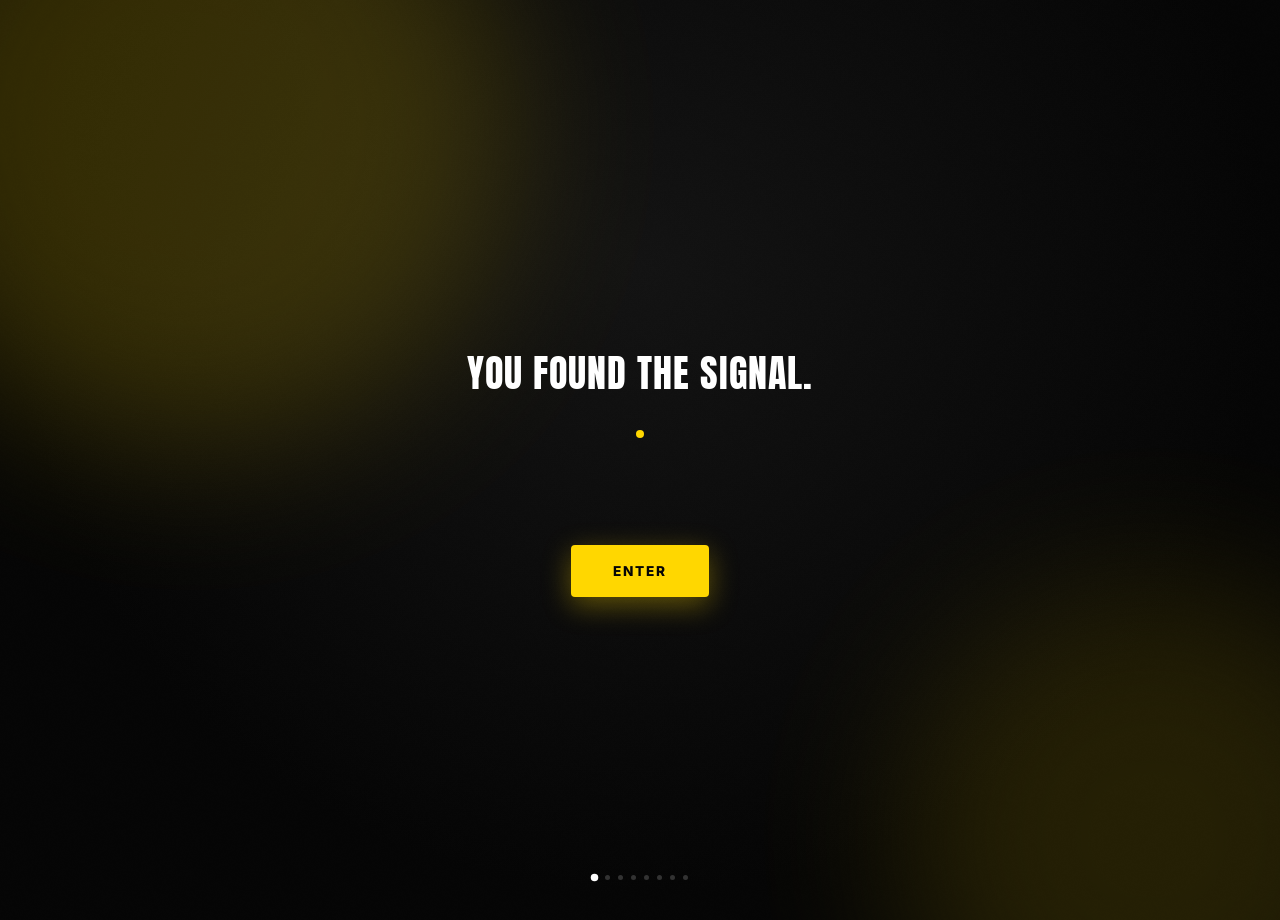
==== index.html @ af9c2b40 "Add files via upload" ====
<!DOCTYPE html>
<html lang="en">
<head>
    <meta charset="UTF-8">
    <meta name="viewport" content="width=device-width, initial-scale=1.0, viewport-fit=cover, user-scalable=no">
    <meta name="robots" content="noindex, nofollow">
    <meta name="theme-color" content="#0a0a0a">
    <title>THE SIGNAL</title>
    <link rel="icon" type="image/x-icon" href="/favicon.ico">
    <link rel="preconnect" href="https://fonts.googleapis.com">
    <link rel="preconnect" href="https://fonts.gstatic.com" crossorigin>
    <link href="https://fonts.googleapis.com/css2?family=Anton&family=Inter:wght@400;500;600;700;800;900&display=swap" rel="stylesheet">
    <link rel="stylesheet" href="/signal/signal.css">
    <!--
        THE SIGNAL — Panna League guerrilla campaign microsite.
        This page is intentionally NOT linked from the main site.
        It is only meant to be discovered via a QR code (see /signal/qr-generator.html).
        Config (accent color, social links, form endpoints, video path, share text)
        lives in ONE place: /signal/signal-config.js — edit that file only.
    -->

    <!--
        GOOGLE ANALYTICS 4 — see the matching comment in /signal/index.html
        (the French version) for full setup steps. Use the SAME
        Measurement ID here as there — one GA4 property covers both
        languages; source/location tracking works identically on either.
    -->
    <!--
    <script async src="https://www.googletagmanager.com/gtag/js?id=G-XXXXXXXXXX"></script>
    <script>
        window.dataLayer = window.dataLayer || [];
        function gtag(){dataLayer.push(arguments);}
        gtag('js', new Date());
        gtag('config', 'G-XXXXXXXXXX');
    </script>
    -->
</head>
<body>

    <!-- Ambient background layers (grain + glow), shared across all screens -->
    <div class="signal-bg" aria-hidden="true">
        <div class="signal-grain"></div>
        <div class="signal-glow signal-glow-1"></div>
        <div class="signal-glow signal-glow-2"></div>
    </div>

    <!-- Progress dots (subtle, bottom, non-intrusive) -->
    <div class="signal-progress" id="signalProgress" aria-hidden="true"></div>

    <!-- Language switch (minimal, corner, doesn't break the isolated campaign feel) -->
    <div class="signal-lang-switch">
        <a href="#" id="langSwitchLink">FR</a>
    </div>

    <main id="signalRoot">

        <!-- ============ SCREEN 0 — DISCOVERY ============ -->
        <section class="signal-screen" id="screen-discovery" data-tap-advance="cta-discovery">
            <div class="signal-inner">
                <p class="reveal-line glitch-text" data-delay="200">YOU FOUND THE SIGNAL.</p>
                <div class="signal-pulse reveal-line" data-delay="900" aria-hidden="true">
                    <span class="pulse-dot"></span>
                </div>
                <p class="reveal-line signal-location" data-delay="1700">LAUSANNE</p>
                <div class="signal-cta-group reveal-cta">
                    <button class="signal-btn signal-btn-primary" id="cta-discovery" type="button">ENTER</button>
                </div>
            </div>
        </section>

        <!-- ============ SCREEN 1 — REVELATION ============ -->
        <section class="signal-screen" id="screen-revelation" data-tap-advance="cta-revelation">
            <div class="signal-inner">
                <p class="reveal-line signal-brand" data-delay="150">PANNA LEAGUE</p>
                <p class="reveal-line signal-headline" data-delay="700">32 PLAYERS.<br>1 WINNER.</p>
                <p class="reveal-line signal-emphasis" data-delay="1500">NO CHAMPION YET.</p>
                <p class="reveal-line signal-body" data-delay="2300">WE'RE LOOKING FOR THE FIRST ONE.</p>
                <div class="signal-cta-group reveal-cta">
                    <button class="signal-btn signal-btn-primary" id="cta-revelation" type="button">CONTINUE</button>
                </div>
            </div>
        </section>

        <!-- ============ SCREEN 2 — THE CHALLENGE ============ -->
        <section class="signal-screen" id="screen-challenge">
            <div class="signal-inner">
                <p class="reveal-line signal-headline" data-delay="150">BECOME<br>THE FIRST.</p>
                <p class="reveal-line signal-body" data-delay="900">The first Panna League champion.<br>Your name could be the first one written into the history of this competition.</p>
                <div class="signal-cta-group reveal-cta signal-cta-stack">
                    <button class="signal-btn signal-btn-primary signal-btn-large" id="cta-i-want-in" type="button">I WANT IN</button>
                    <button class="signal-btn signal-btn-ghost" id="cta-i-know-someone" type="button">I KNOW SOMEONE</button>
                </div>
            </div>
        </section>

        <!-- ============ SCREEN 2a — PLAYER APPLICATION FORM ============ -->
        <section class="signal-screen signal-screen-form" id="screen-player-form">
            <div class="signal-inner signal-inner-form">
                <p class="reveal-line signal-headline-sm" data-delay="100">SUBMIT YOUR<br>CHALLENGE.</p>
                <form class="signal-form reveal-line" data-delay="400" id="playerForm">
                    <input type="text" name="_gotcha" style="display:none" tabindex="-1" autocomplete="off">
                    <input type="hidden" name="source" id="playerFormSource">
                    <input type="hidden" name="_subject" value="New Panna League Signal application">

                    <div class="signal-field-row">
                        <div class="signal-field">
                            <label for="p-first-name">First name *</label>
                            <input type="text" id="p-first-name" name="first_name" required>
                        </div>
                        <div class="signal-field">
                            <label for="p-last-name">Last name *</label>
                            <input type="text" id="p-last-name" name="last_name" required>
                        </div>
                    </div>

                    <div class="signal-field">
                        <label for="p-social">Instagram / TikTok username *</label>
                        <input type="text" id="p-social" name="social_handle" placeholder="@yourname" required>
                    </div>

                    <div class="signal-field">
                        <label for="p-contact">Phone or email *</label>
                        <input type="text" id="p-contact" name="contact" required>
                    </div>

                    <div class="signal-field-row">
                        <div class="signal-field">
                            <label for="p-city">City *</label>
                            <input type="text" id="p-city" name="city" required>
                        </div>
                        <div class="signal-field">
                            <label for="p-club">Football club (optional)</label>
                            <input type="text" id="p-club" name="club">
                        </div>
                    </div>

                    <div class="signal-field">
                        <label for="p-position">Position (optional)</label>
                        <input type="text" id="p-position" name="position" placeholder="e.g. striker, winger, no fixed position">
                    </div>

                    <div class="signal-field">
                        <label for="p-why">Why should you be one of the 32? *</label>
                        <textarea id="p-why" name="why_you" rows="3" required></textarea>
                    </div>

                    <div class="signal-field">
                        <label for="p-video">Upload a short panna/football video (optional)</label>
                        <input type="file" id="p-video" name="video" accept="video/*">
                        <p class="signal-field-hint">Max ~15 seconds. Show us a move.</p>
                    </div>

                    <button type="submit" class="signal-btn signal-btn-primary signal-btn-block">SUBMIT MY CHALLENGE</button>
                    <button type="button" class="signal-btn signal-btn-text" data-back-to="screen-challenge">← back</button>
                </form>
            </div>
        </section>

        <!-- ============ SCREEN 2a-confirm — PLAYER CONFIRMATION ============ -->
        <section class="signal-screen" id="screen-player-confirm" data-tap-advance="cta-player-confirm">
            <div class="signal-inner">
                <p class="reveal-line signal-headline-sm" data-delay="150">APPLICATION<br>RECEIVED.</p>
                <p class="reveal-line signal-body" data-delay="900">You are now on the radar.<br>The 32 will be selected.<br>Stay ready.</p>
                <div class="signal-cta-group reveal-cta">
                    <button class="signal-btn signal-btn-primary" id="cta-player-confirm" type="button">FOLLOW THE SIGNAL</button>
                </div>
            </div>
        </section>

        <!-- ============ SCREEN 2b — NOMINATION FORM ============ -->
        <section class="signal-screen signal-screen-form" id="screen-nomination-form">
            <div class="signal-inner signal-inner-form">
                <p class="reveal-line signal-headline-sm" data-delay="100">KNOW SOMEONE<br>WHO SHOULD BE HERE?</p>
                <p class="reveal-line signal-body-sm" data-delay="400">You don't have to be the player.<br>You might know the one who should be.</p>
                <form class="signal-form reveal-line" data-delay="700" id="nominationForm">
                    <input type="text" name="_gotcha" style="display:none" tabindex="-1" autocomplete="off">
                    <input type="hidden" name="source" id="nominationFormSource">
                    <input type="hidden" name="_subject" value="New Panna League Signal nomination">

                    <div class="signal-field">
                        <label for="n-your-name">Your name *</label>
                        <input type="text" id="n-your-name" name="your_name" required>
                    </div>

                    <div class="signal-field">
                        <label for="n-your-contact">Your email or phone *</label>
                        <input type="text" id="n-your-contact" name="your_contact" required>
                    </div>

                    <div class="signal-field">
                        <label for="n-player-name">Player's name *</label>
                        <input type="text" id="n-player-name" name="player_name" required>
                    </div>

                    <div class="signal-field">
                        <label for="n-player-social">Player's Instagram / TikTok *</label>
                        <input type="text" id="n-player-social" name="player_social" placeholder="@theirname" required>
                    </div>

                    <div class="signal-field">
                        <label for="n-player-city">Player's city *</label>
                        <input type="text" id="n-player-city" name="player_city" required>
                    </div>

                    <div class="signal-field">
                        <label for="n-why">Why should they be selected? *</label>
                        <textarea id="n-why" name="why_them" rows="3" required></textarea>
                    </div>

                    <button type="submit" class="signal-btn signal-btn-primary signal-btn-block">NOMINATE THEM</button>
                    <button type="button" class="signal-btn signal-btn-text" data-back-to="screen-challenge">← back</button>
                </form>
            </div>
        </section>

        <!-- ============ SCREEN 2b-confirm — NOMINATION CONFIRMATION ============ -->
        <section class="signal-screen" id="screen-nomination-confirm" data-tap-advance="cta-nomination-confirm">
            <div class="signal-inner">
                <p class="reveal-line signal-headline-sm" data-delay="150">NOMINATION<br>RECEIVED.</p>
                <p class="reveal-line signal-body" data-delay="900">We'll find them.</p>
                <div class="signal-cta-group reveal-cta">
                    <button class="signal-btn signal-btn-primary" id="cta-nomination-confirm" type="button">BACK TO THE SIGNAL</button>
                </div>
            </div>
        </section>

        <!-- ============ SCREEN 3 — WHAT IS PANNA ============ -->
        <section class="signal-screen" id="screen-what-is-panna" data-tap-advance="cta-what-is-panna">
            <div class="signal-inner">
                <p class="reveal-line signal-headline" data-delay="150">1 VS 1.</p>
                <div class="signal-video-wrap reveal-line" data-delay="700">
                    <video
                        class="signal-video"
                        id="signalVideo"
                        muted
                        loop
                        playsinline
                        preload="none"
                        poster="/signal/assets/video-poster.jpg"
                    >
                        <!-- Replace source below with the real panna clip. Path is set in signal-config.js (VIDEO_PATH). -->
                        <source id="signalVideoSource" src="" type="video/mp4">
                    </video>
                    <button class="signal-video-play" id="signalVideoPlay" type="button" aria-label="Play video">▶</button>
                </div>
                <p class="reveal-line signal-body-sm" data-delay="1200">No team. No excuses.<br>Just you and your opponent.</p>
                <p class="reveal-line signal-emphasis-sm" data-delay="1700">CAN YOU GET THROUGH?</p>
                <div class="signal-cta-group reveal-cta">
                    <button class="signal-btn signal-btn-primary" id="cta-what-is-panna" type="button">CONTINUE</button>
                </div>
            </div>
        </section>

        <!-- ============ SCREEN 4 — THE ROAD ============ -->
        <section class="signal-screen" id="screen-road" data-tap-advance="cta-road">
            <div class="signal-inner">
                <p class="reveal-line signal-headline-sm" data-delay="150">THE ROAD TO THE<br>FIRST CHAMPION</p>
                <div class="signal-bracket reveal-line" data-delay="700" aria-label="Tournament progression: 32 to 16 to 8 to 4 to 2 to 1">
                    <span class="bracket-num">32</span>
                    <span class="bracket-arrow">↓</span>
                    <span class="bracket-num">16</span>
                    <span class="bracket-arrow">↓</span>
                    <span class="bracket-num">8</span>
                    <span class="bracket-arrow">↓</span>
                    <span class="bracket-num">4</span>
                    <span class="bracket-arrow">↓</span>
                    <span class="bracket-num">2</span>
                    <span class="bracket-arrow">↓</span>
                    <span class="bracket-num bracket-num-final">1</span>
                </div>
                <p class="reveal-line signal-body-sm" data-delay="1400">Everyone starts at zero.<br>One finishes first.</p>
                <div class="signal-cta-group reveal-cta">
                    <button class="signal-btn signal-btn-primary" id="cta-road" type="button">CONTINUE</button>
                </div>
            </div>
        </section>

        <!-- ============ SCREEN 5 — LAUSANNE ============ -->
        <section class="signal-screen signal-screen-lausanne" id="screen-lausanne" data-tap-advance="cta-lausanne">
            <div class="signal-inner">
                <p class="reveal-line signal-headline" data-delay="150">LAUSANNE</p>
                <p class="reveal-line signal-emphasis-sm" data-delay="800">THE FIRST SIGNAL STARTED HERE.</p>
                <p class="reveal-line signal-body-sm" data-delay="1400">The first Panna League begins in Lausanne.<br>But this is only the beginning.</p>
                <div class="signal-cta-group reveal-cta">
                    <button class="signal-btn signal-btn-primary" id="cta-lausanne" type="button">KEEP WATCHING</button>
                </div>
            </div>
        </section>

        <!-- ============ SCREEN 6 — THE FUTURE ============ -->
        <section class="signal-screen" id="screen-future" data-tap-advance="cta-future">
            <div class="signal-inner">
                <p class="reveal-line signal-headline-sm" data-delay="150">THIS IS ONLY<br>THE BEGINNING.</p>
                <p class="reveal-line signal-body-sm" data-delay="800">Lausanne is where the signal starts.<br>The competition can go further.</p>
                <p class="reveal-line signal-route" data-delay="1500">LAUSANNE → ? → ? → ?</p>
                <div class="signal-cta-group reveal-cta">
                    <button class="signal-btn signal-btn-primary" id="cta-future" type="button">FOLLOW THE SIGNAL</button>
                </div>
            </div>
        </section>

        <!-- ============ SCREEN 7 — FINAL ============ -->
        <section class="signal-screen signal-screen-final" id="screen-final">
            <div class="signal-inner">
                <p class="reveal-line signal-headline" data-delay="150">32 PLAYERS.</p>
                <p class="reveal-line signal-headline" data-delay="900">1 CHAMPION.</p>
                <p class="reveal-line signal-emphasis" data-delay="1700">WHO'S NEXT?</p>

                <div class="signal-final-brand reveal-line" data-delay="2400">
                    <img src="/logo.png" alt="Panna League" class="signal-final-logo">
                    <p class="signal-final-name">PANNA LEAGUE</p>
                    <p class="signal-final-tag">LAUSANNE · 2026</p>
                </div>

                <div class="signal-cta-group reveal-cta signal-cta-stack">
                    <button class="signal-btn signal-btn-primary signal-btn-large" id="cta-final-become" type="button">BECOME THE FIRST</button>
                    <button class="signal-btn signal-btn-ghost" id="cta-final-follow" type="button">FOLLOW THE SIGNAL</button>
                </div>

                <div class="signal-social reveal-cta" id="signalSocial" aria-label="Follow Panna League"></div>

                <button class="signal-btn signal-btn-text signal-send-signal reveal-cta" id="ctaSendSignal" type="button">SEND THE SIGNAL</button>
            </div>
        </section>

    </main>

    <!-- Share sheet (native share / fallback menu) -->
    <div class="signal-share-sheet" id="shareSheet" role="dialog" aria-modal="true" aria-label="Send the signal" hidden>
        <div class="signal-share-card">
            <p class="signal-share-title">SEND THE SIGNAL</p>
            <button class="signal-share-option" data-share="whatsapp" type="button">WhatsApp</button>
            <button class="signal-share-option" data-share="facebook" type="button">Facebook</button>
            <button class="signal-share-option" data-share="copy" type="button">Copy link</button>
            <button class="signal-btn signal-btn-text" id="shareSheetClose" type="button">Close</button>
        </div>
    </div>

    <script src="/signal/signal-config.js"></script>
    <script src="/signal/signal.js"></script>
</body>
</html>
---- signal/signal.css ----
/* ============================================================
   THE SIGNAL — CAMPAIGN STYLESHEET
   ============================================================
   Visual identity: near-black, white, one accent color.
   Change --accent below to re-theme the ENTIRE experience.
   (Defaults to the Panna League logo gold, for brand consistency.)
   ============================================================ */

:root {
    /* ---- THE ONE COLOR TO CHANGE ---- */
    --accent: #FFD700;

    /* Derived / supporting colors — rarely need editing */
    --accent-dim: #cca300;
    --accent-glow: rgba(255, 215, 0, 0.35);
    --black: #060606;
    --black-soft: #0d0d0d;
    --gray-900: #141414;
    --gray-700: #333333;
    --gray-400: #8a8a8a;
    --white: #ffffff;
    --white-soft: #e8e8e8;

    --font-display: 'Anton', 'Segoe UI', sans-serif;
    --font-body: 'Inter', -apple-system, BlinkMacSystemFont, 'Segoe UI', sans-serif;

    --ease-cinematic: cubic-bezier(0.16, 1, 0.3, 1);
    --dur-fast: 350ms;
    --dur-med: 550ms;
    --dur-slow: 900ms;
}

* {
    margin: 0;
    padding: 0;
    box-sizing: border-box;
    -webkit-tap-highlight-color: transparent;
}

html, body {
    height: 100%;
    overflow: hidden; /* each screen is a full viewport; no page scroll */
    background: var(--black);
}

body {
    font-family: var(--font-body);
    color: var(--white);
    position: relative;
    -webkit-font-smoothing: antialiased;
}

button {
    font-family: var(--font-body);
    cursor: pointer;
}

/* ============================================================
   AMBIENT BACKGROUND (shared across all screens)
   ============================================================ */

.signal-bg {
    position: fixed;
    inset: 0;
    z-index: 0;
    background: radial-gradient(ellipse at 50% 30%, var(--gray-900) 0%, var(--black) 70%);
    pointer-events: none;
}

.signal-grain {
    position: absolute;
    inset: -20%;
    background-image: url('/signal/assets/grain.png');
    background-repeat: repeat;
    opacity: 0.045;
    animation: grainShift 8s steps(6) infinite;
}

@keyframes grainShift {
    0%   { transform: translate(0, 0); }
    20%  { transform: translate(-3%, 2%); }
    40%  { transform: translate(2%, -2%); }
    60%  { transform: translate(-2%, -3%); }
    80%  { transform: translate(3%, 1%); }
    100% { transform: translate(0, 0); }
}

.signal-glow {
    position: absolute;
    border-radius: 50%;
    filter: blur(80px);
    opacity: 0.18;
    background: var(--accent);
}

.signal-glow-1 {
    width: 50vmax;
    height: 50vmax;
    top: -15vmax;
    left: -10vmax;
    animation: glowDrift1 14s ease-in-out infinite alternate;
}

.signal-glow-2 {
    width: 40vmax;
    height: 40vmax;
    bottom: -15vmax;
    right: -10vmax;
    opacity: 0.12;
    animation: glowDrift2 18s ease-in-out infinite alternate;
}

@keyframes glowDrift1 {
    from { transform: translate(0, 0) scale(1); }
    to   { transform: translate(4vmax, 3vmax) scale(1.12); }
}

@keyframes glowDrift2 {
    from { transform: translate(0, 0) scale(1); }
    to   { transform: translate(-3vmax, -4vmax) scale(1.08); }
}

/* ============================================================
   PROGRESS DOTS
   ============================================================ */

.signal-progress {
    position: fixed;
    bottom: max(20px, env(safe-area-inset-bottom));
    left: 50%;
    transform: translateX(-50%);
    z-index: 20;
    display: flex;
    gap: 8px;
    pointer-events: none;
}

.signal-progress .dot {
    width: 5px;
    height: 5px;
    border-radius: 50%;
    background: rgba(255, 255, 255, 0.18);
    transition: background var(--dur-fast) ease, transform var(--dur-fast) ease;
}

.signal-progress .dot.dot-done {
    background: var(--accent);
}

.signal-progress .dot.dot-current {
    background: var(--white);
    transform: scale(1.5);
}

/* ============================================================
   SCREEN SYSTEM
   ============================================================ */

#signalRoot {
    position: relative;
    z-index: 1;
    height: 100vh; /* fallback for browsers without dvh support (older in-app webviews) */
    height: 100dvh;
    width: 100%;
}

.signal-screen {
    display: none;
    position: absolute;
    inset: 0;
    align-items: center;
    justify-content: center;
    padding: 8vh 24px;
    text-align: center;
}

.signal-screen.active {
    display: flex;
}

.signal-screen.entering {
    animation: screenEnter var(--dur-med) var(--ease-cinematic) both;
}

.signal-screen.leaving {
    animation: screenLeave var(--dur-fast) var(--ease-cinematic) both;
}

@keyframes screenEnter {
    from { opacity: 0; transform: scale(1.03); filter: blur(6px); }
    to   { opacity: 1; transform: scale(1); filter: blur(0); }
}

@keyframes screenLeave {
    from { opacity: 1; transform: scale(1); filter: blur(0); }
    to   { opacity: 0; transform: scale(0.97); filter: blur(6px); }
}

.signal-inner {
    max-width: 560px;
    width: 100%;
    display: flex;
    flex-direction: column;
    align-items: center;
    gap: 18px;
}

/* Individual reveal lines — hidden until JS adds .visible */
.reveal-line,
.reveal-cta {
    opacity: 0;
    transform: translateY(14px);
    transition: opacity var(--dur-med) var(--ease-cinematic), transform var(--dur-med) var(--ease-cinematic);
}

.reveal-line.visible,
.reveal-cta.visible {
    opacity: 1;
    transform: translateY(0);
}

/* ============================================================
   TYPOGRAPHY
   ============================================================ */

.signal-brand {
    font-family: var(--font-display);
    font-size: clamp(1.4rem, 6vw, 2rem);
    letter-spacing: 4px;
    color: var(--white);
}

.signal-headline {
    font-family: var(--font-display);
    font-size: clamp(2.4rem, 11vw, 4.2rem);
    line-height: 1.05;
    text-transform: uppercase;
    letter-spacing: 1px;
    color: var(--white);
}

.signal-headline-sm {
    font-family: var(--font-display);
    font-size: clamp(1.8rem, 8vw, 2.8rem);
    line-height: 1.1;
    text-transform: uppercase;
    letter-spacing: 1px;
    color: var(--white);
}

.signal-emphasis {
    font-family: var(--font-display);
    font-size: clamp(1.6rem, 7vw, 2.4rem);
    text-transform: uppercase;
    letter-spacing: 1.5px;
    color: var(--accent);
    text-shadow: 0 0 24px var(--accent-glow);
}

.signal-emphasis-sm {
    font-family: var(--font-display);
    font-size: clamp(1.2rem, 5vw, 1.6rem);
    text-transform: uppercase;
    letter-spacing: 1.5px;
    color: var(--accent);
}

.signal-body {
    font-size: clamp(0.95rem, 3.2vw, 1.1rem);
    line-height: 1.8;
    color: var(--white-soft);
    font-weight: 400;
    max-width: 440px;
}

.signal-body-sm {
    font-size: clamp(0.85rem, 3vw, 0.98rem);
    line-height: 1.75;
    color: var(--gray-400);
    max-width: 420px;
}

.signal-location {
    font-family: var(--font-display);
    font-size: clamp(1.6rem, 7vw, 2.2rem);
    letter-spacing: 6px;
    color: var(--accent);
}

.signal-route {
    font-family: var(--font-display);
    font-size: clamp(1.1rem, 4.5vw, 1.5rem);
    letter-spacing: 2px;
    color: var(--gray-400);
}

/* Glitch effect — used sparingly, on the very first line only */
.glitch-text {
    font-family: var(--font-display);
    font-size: clamp(1.6rem, 7vw, 2.4rem);
    letter-spacing: 1px;
    text-transform: uppercase;
    color: var(--white);
    position: relative;
}

.glitch-text.glitching::before,
.glitch-text.glitching::after {
    content: attr(data-text);
    position: absolute;
    inset: 0;
    left: 0;
}

.glitch-text.glitching::before {
    color: var(--accent);
    animation: glitchShift1 320ms steps(2) 1;
    clip-path: inset(0 0 60% 0);
}

.glitch-text.glitching::after {
    color: #00e5ff;
    animation: glitchShift2 320ms steps(2) 1;
    clip-path: inset(60% 0 0 0);
}

@keyframes glitchShift1 {
    0%   { transform: translate(0, 0); }
    50%  { transform: translate(-3px, 1px); }
    100% { transform: translate(0, 0); }
}

@keyframes glitchShift2 {
    0%   { transform: translate(0, 0); }
    50%  { transform: translate(3px, -1px); }
    100% { transform: translate(0, 0); }
}

/* Signal pulse dot (discovery screen) */
.signal-pulse {
    display: flex;
    align-items: center;
    justify-content: center;
    height: 28px;
}

.pulse-dot {
    width: 8px;
    height: 8px;
    border-radius: 50%;
    background: var(--accent);
    box-shadow: 0 0 0 0 var(--accent-glow);
    animation: pulseRing 1.8s ease-out infinite;
}

@keyframes pulseRing {
    0%   { box-shadow: 0 0 0 0 var(--accent-glow); }
    70%  { box-shadow: 0 0 0 22px rgba(255, 215, 0, 0); }
    100% { box-shadow: 0 0 0 0 rgba(255, 215, 0, 0); }
}

/* ============================================================
   BUTTONS
   ============================================================ */

.signal-cta-group {
    display: flex;
    flex-direction: column;
    align-items: center;
    gap: 12px;
    margin-top: 8px;
}

.signal-cta-stack {
    width: 100%;
}

.signal-btn {
    font-family: var(--font-body);
    font-weight: 800;
    font-size: 0.85rem;
    letter-spacing: 2px;
    text-transform: uppercase;
    padding: 16px 40px;
    border-radius: 4px;
    border: 2px solid transparent;
    transition: transform var(--dur-fast) ease, box-shadow var(--dur-fast) ease, background var(--dur-fast) ease, color var(--dur-fast) ease;
    touch-action: manipulation;
}

.signal-btn-primary {
    background: var(--accent);
    color: var(--black);
    box-shadow: 0 8px 28px var(--accent-glow);
}

.signal-btn-primary:active {
    transform: scale(0.97);
}

.signal-btn-large {
    width: 100%;
    max-width: 340px;
    padding: 18px 32px;
}

.signal-btn-ghost {
    background: transparent;
    color: var(--white);
    border-color: rgba(255, 255, 255, 0.3);
    width: 100%;
    max-width: 340px;
}

.signal-btn-ghost:active {
    border-color: var(--accent);
    color: var(--accent);
}

.signal-btn-text {
    background: none;
    color: var(--gray-400);
    font-size: 0.75rem;
    letter-spacing: 1px;
    padding: 10px 12px;
    text-decoration: underline;
    text-underline-offset: 3px;
}

.signal-btn-block {
    width: 100%;
    margin-top: 8px;
}

/* ============================================================
   FORMS
   ============================================================ */

.signal-screen-form {
    align-items: flex-start;
    overflow-y: auto;
    padding-top: max(28px, env(safe-area-inset-top));
    padding-bottom: 40px;
}

.signal-inner-form {
    text-align: left;
    align-items: stretch;
    max-width: 480px;
    margin: 0 auto;
}

.signal-inner-form .signal-headline-sm {
    text-align: center;
}

.signal-inner-form .signal-body-sm {
    text-align: center;
    max-width: none;
}

.signal-form {
    display: flex;
    flex-direction: column;
    gap: 16px;
    width: 100%;
}

.signal-field-row {
    display: grid;
    grid-template-columns: 1fr 1fr;
    gap: 12px;
}

.signal-field {
    display: flex;
    flex-direction: column;
    gap: 6px;
}

.signal-field label {
    font-size: 0.72rem;
    letter-spacing: 1px;
    text-transform: uppercase;
    color: var(--gray-400);
    font-weight: 600;
}

.signal-field input,
.signal-field textarea {
    background: rgba(255, 255, 255, 0.04);
    border: 1.5px solid rgba(255, 255, 255, 0.14);
    border-radius: 4px;
    padding: 13px 14px;
    color: var(--white);
    font-family: var(--font-body);
    font-size: 0.95rem;
}

.signal-field input:focus,
.signal-field textarea:focus {
    outline: none;
    border-color: var(--accent);
    background: rgba(255, 215, 0, 0.05);
}

.signal-field input[type="file"] {
    padding: 10px;
    font-size: 0.82rem;
    color: var(--gray-400);
}

.signal-field textarea {
    resize: vertical;
    min-height: 70px;
}

.signal-field-hint {
    font-size: 0.72rem;
    color: var(--gray-400);
}

/* ============================================================
   VIDEO (What is Panna screen)
   ============================================================ */

.signal-video-wrap {
    position: relative;
    width: 100%;
    aspect-ratio: 9 / 12;
    max-height: 42vh;
    background: var(--gray-900);
    border-radius: 8px;
    overflow: hidden;
    border: 1px solid rgba(255, 255, 255, 0.08);
}

.signal-video {
    width: 100%;
    height: 100%;
    object-fit: cover;
    display: block;
    background: var(--gray-900);
}

.signal-video-play {
    position: absolute;
    inset: 0;
    margin: auto;
    width: 60px;
    height: 60px;
    border-radius: 50%;
    background: rgba(0, 0, 0, 0.55);
    border: 2px solid var(--accent);
    color: var(--accent);
    font-size: 1.1rem;
    display: flex;
    align-items: center;
    justify-content: center;
    backdrop-filter: blur(4px);
}

.signal-video-play.hidden {
    display: none;
}

/* ============================================================
   THE ROAD (bracket)
   ============================================================ */

.signal-bracket {
    display: flex;
    align-items: center;
    justify-content: center;
    gap: 10px;
    flex-wrap: wrap;
    font-family: var(--font-display);
}

.bracket-num {
    font-size: clamp(1.1rem, 4.5vw, 1.6rem);
    color: var(--white-soft);
    opacity: 0.55;
}

.bracket-num-final {
    color: var(--accent);
    opacity: 1;
    text-shadow: 0 0 20px var(--accent-glow);
    font-size: clamp(1.6rem, 6vw, 2.2rem);
}

.bracket-arrow {
    color: var(--gray-700);
    font-size: 0.9rem;
}

/* ============================================================
   FINAL SCREEN
   ============================================================ */

.signal-final-brand {
    display: flex;
    flex-direction: column;
    align-items: center;
    gap: 6px;
    margin: 4px 0 8px;
}

.signal-final-logo {
    width: 64px;
    height: 64px;
    object-fit: contain;
    margin-bottom: 4px;
    filter: drop-shadow(0 0 20px var(--accent-glow));
}

.signal-final-name {
    font-family: var(--font-display);
    font-size: 1.1rem;
    letter-spacing: 3px;
}

.signal-final-tag {
    font-size: 0.75rem;
    letter-spacing: 2px;
    color: var(--gray-400);
}

.signal-social {
    display: flex;
    gap: 20px;
    justify-content: center;
    margin-top: 4px;
}

.signal-social a {
    width: 40px;
    height: 40px;
    display: flex;
    align-items: center;
    justify-content: center;
    border: 1.5px solid rgba(255, 255, 255, 0.2);
    border-radius: 50%;
    color: var(--white);
    font-size: 0.9rem;
    transition: border-color var(--dur-fast) ease, color var(--dur-fast) ease;
}

.signal-social a:active {
    border-color: var(--accent);
    color: var(--accent);
}

.signal-send-signal {
    margin-top: 10px;
}

/* ============================================================
   SHARE SHEET
   ============================================================ */

.signal-share-sheet {
    position: fixed;
    inset: 0;
    z-index: 50;
    background: rgba(0, 0, 0, 0.72);
    display: flex;
    align-items: flex-end;
    justify-content: center;
    backdrop-filter: blur(4px);
}

.signal-share-sheet[hidden] {
    display: none;
}

.signal-share-card {
    width: 100%;
    max-width: 420px;
    background: var(--black-soft);
    border: 1px solid rgba(255, 255, 255, 0.1);
    border-radius: 16px 16px 0 0;
    padding: 24px 20px max(24px, env(safe-area-inset-bottom));
    display: flex;
    flex-direction: column;
    gap: 10px;
    animation: sheetUp var(--dur-fast) var(--ease-cinematic) both;
}

@keyframes sheetUp {
    from { transform: translateY(100%); }
    to   { transform: translateY(0); }
}

.signal-share-title {
    font-family: var(--font-display);
    letter-spacing: 2px;
    text-align: center;
    margin-bottom: 6px;
    color: var(--accent);
}

.signal-share-option {
    background: rgba(255, 255, 255, 0.06);
    border: 1px solid rgba(255, 255, 255, 0.1);
    color: var(--white);
    padding: 14px;
    border-radius: 8px;
    font-weight: 600;
    font-size: 0.9rem;
}

.signal-share-option:active {
    border-color: var(--accent);
}

/* ============================================================
   ACCESSIBILITY
   ============================================================ */

.signal-btn:focus-visible,
.signal-field input:focus-visible,
.signal-field textarea:focus-visible,
.signal-social a:focus-visible {
    outline: 2px solid var(--accent);
    outline-offset: 2px;
}

@media (prefers-reduced-motion: reduce) {
    .signal-grain,
    .signal-glow-1,
    .signal-glow-2,
    .pulse-dot {
        animation: none !important;
    }

    .signal-screen.entering,
    .signal-screen.leaving {
        animation: none !important;
    }

    .reveal-line,
    .reveal-cta {
        transition: opacity 150ms linear !important;
        transform: none !important;
    }

    .glitch-text.glitching::before,
    .glitch-text.glitching::after {
        animation: none !important;
        content: none !important;
    }
}

/* ============================================================
   RESPONSIVE
   ============================================================ */

@media (min-width: 900px) {
    .signal-inner {
        max-width: 620px;
    }

    .signal-field-row {
        gap: 16px;
    }
}

@media (max-height: 600px) {
    .signal-inner {
        gap: 12px;
    }

    .signal-video-wrap {
        max-height: 30vh;
    }
}

@media (max-width: 360px) {
    .signal-btn {
        padding: 14px 28px;
    }
}
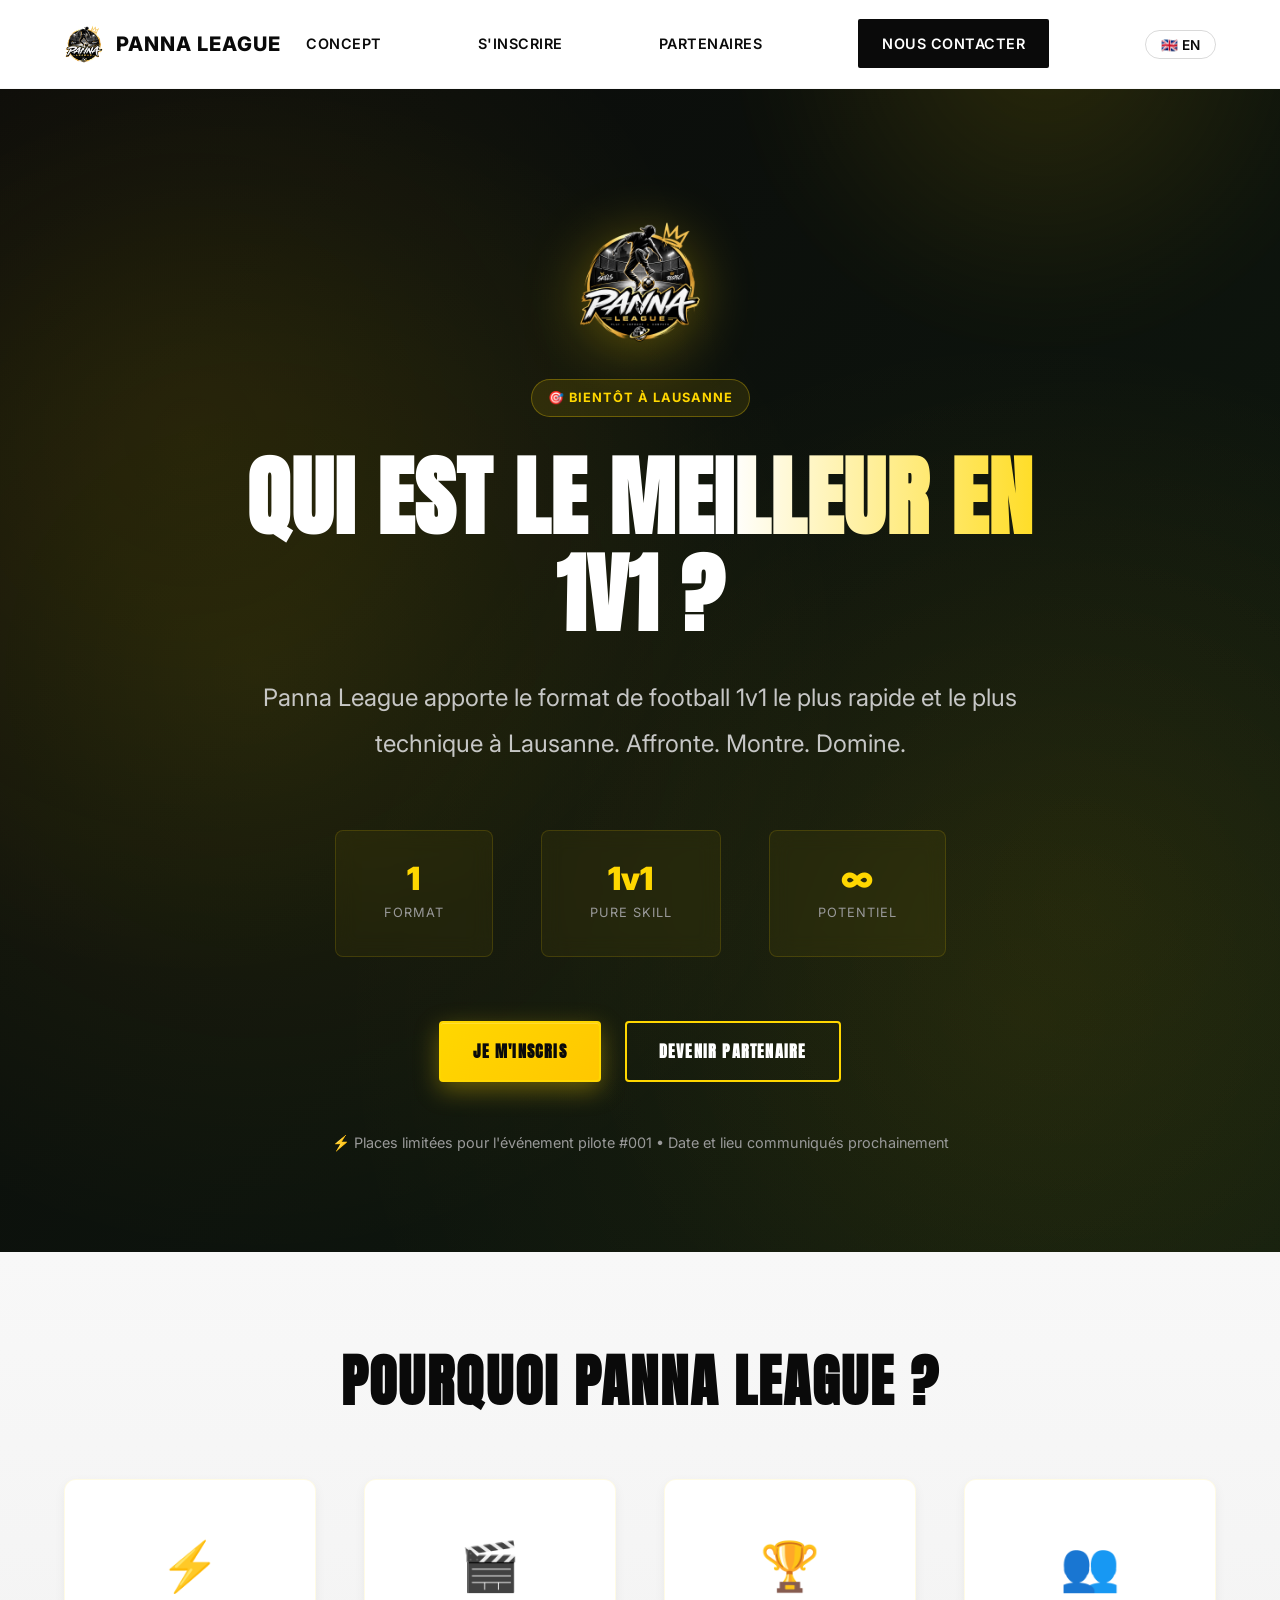
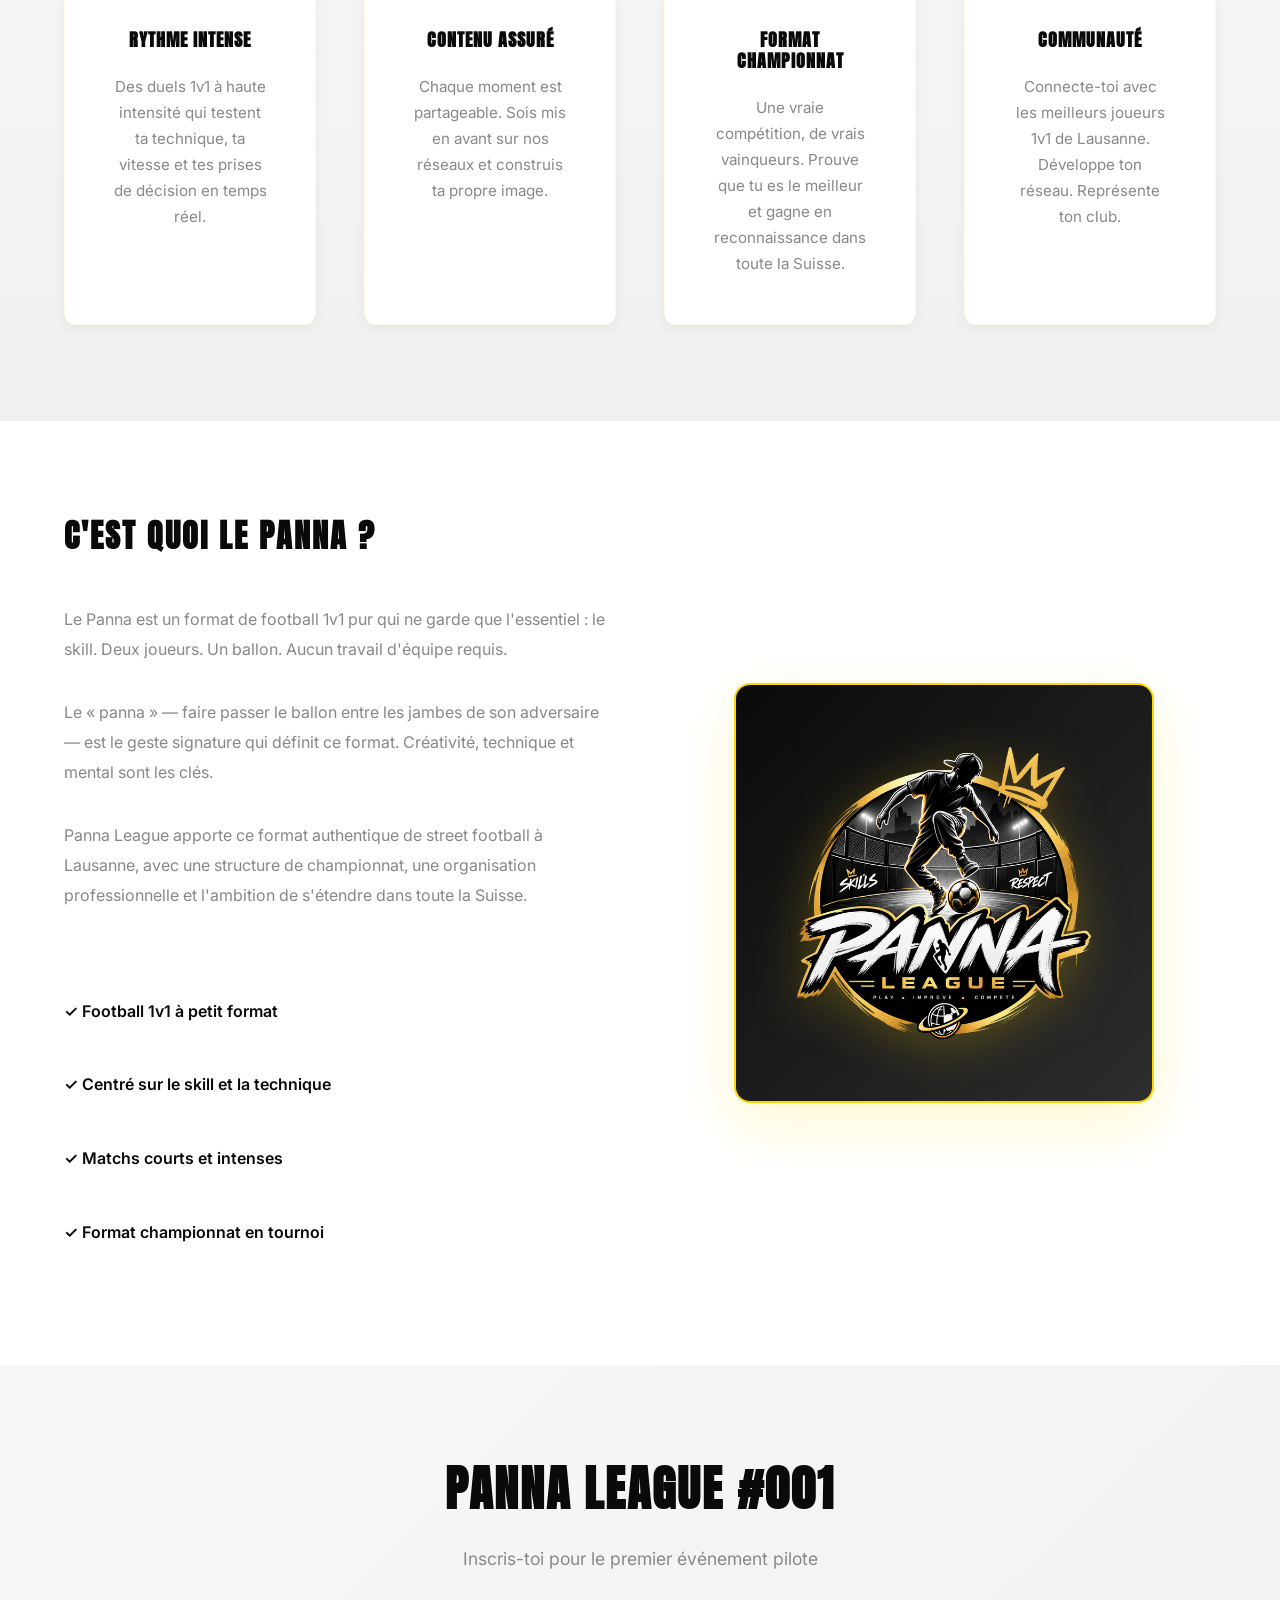
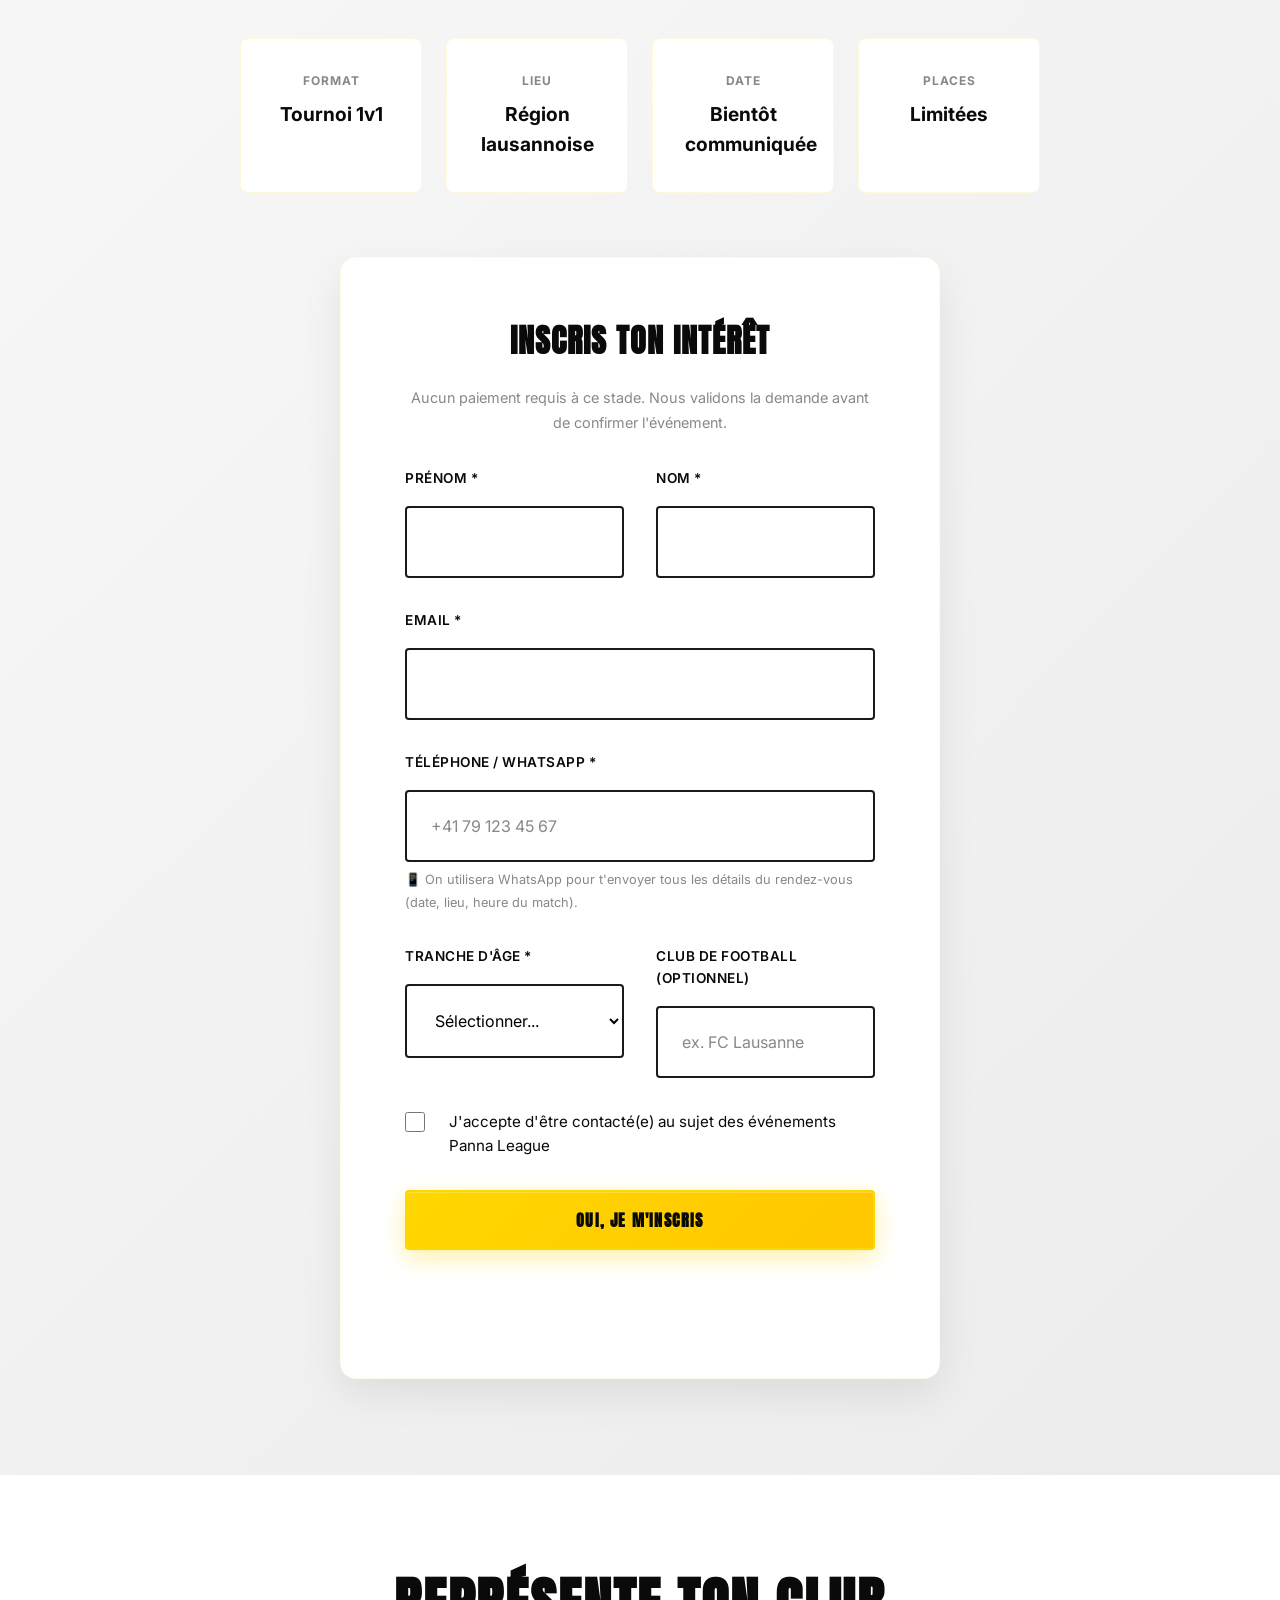
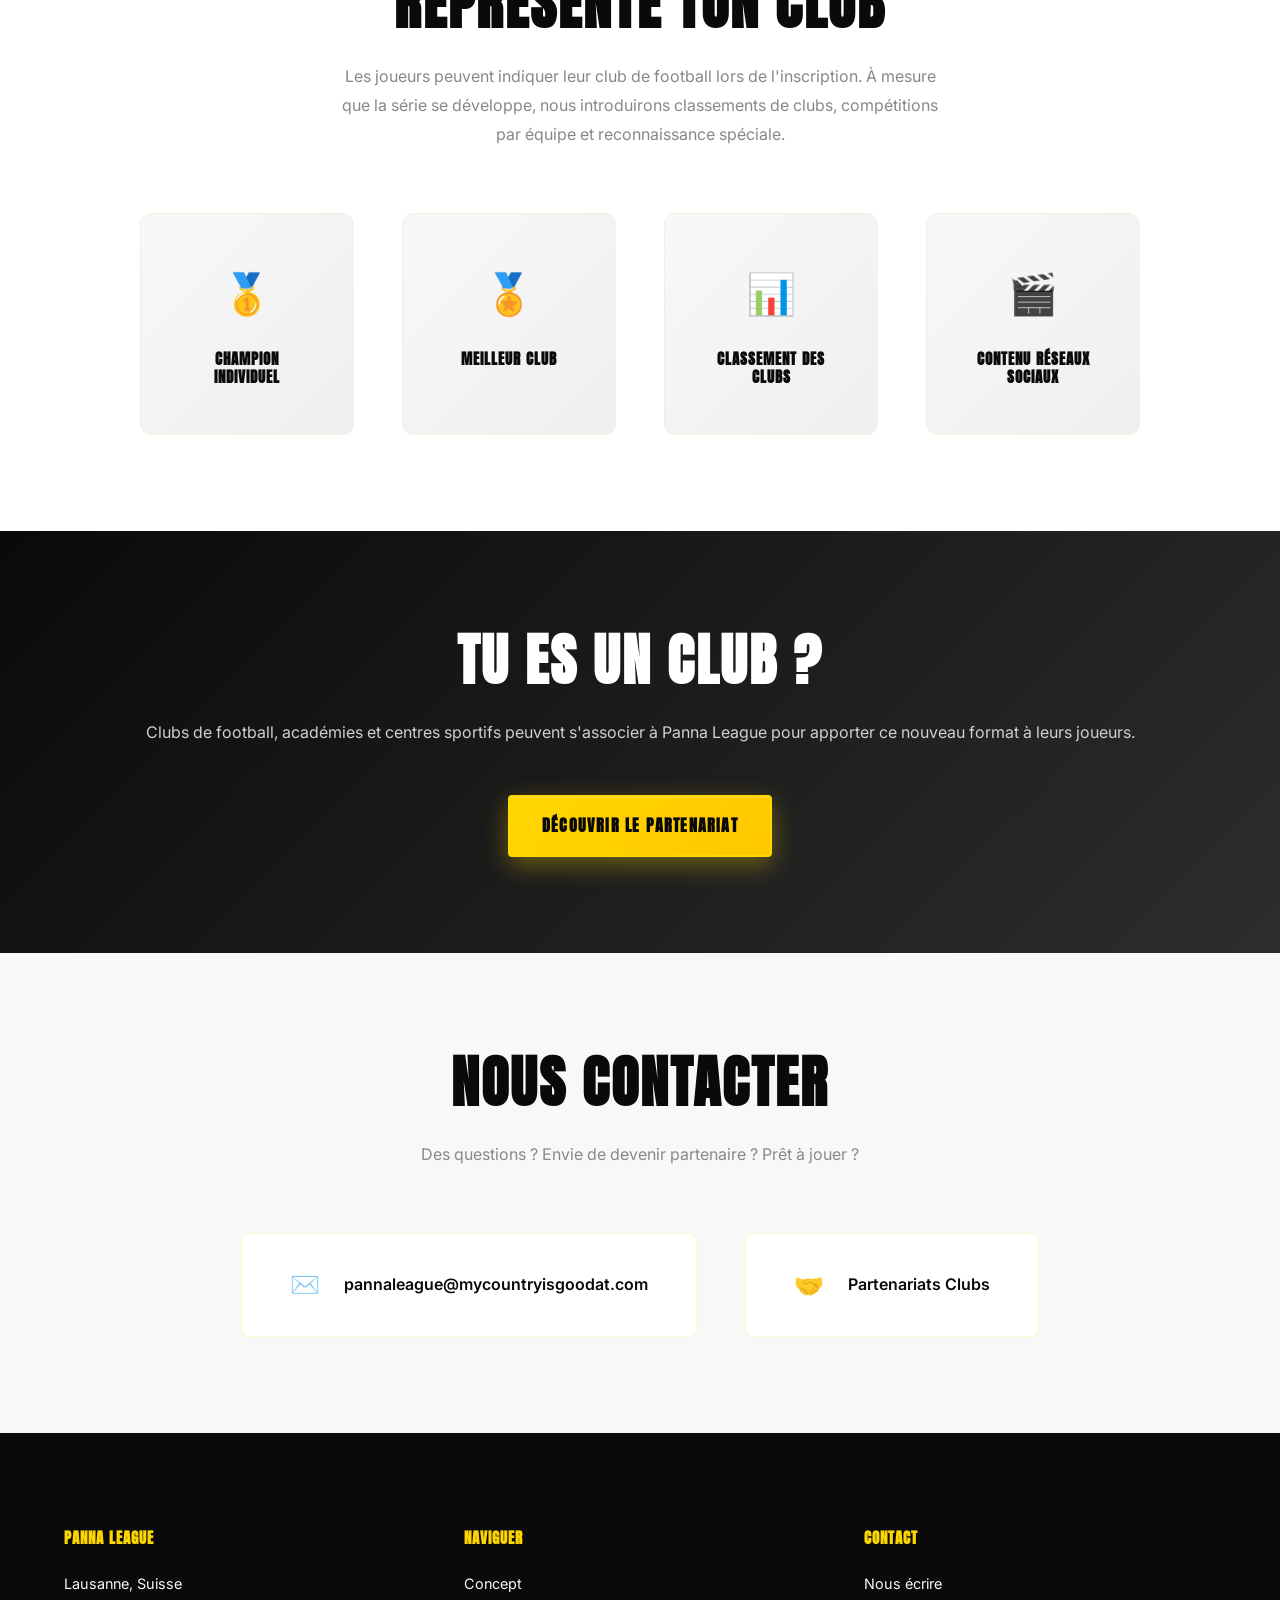
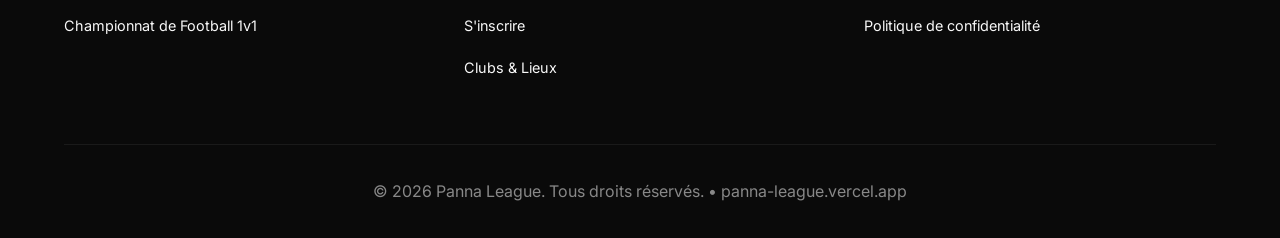
==== commit f6f7f892: "Add files via upload" ====
--- a/index.html
+++ b/index.html
@@ -1,342 +1,314 @@
 <!DOCTYPE html>
-<html lang="en">
+<html lang="fr">
 <head>
     <meta charset="UTF-8">
-    <meta name="viewport" content="width=device-width, initial-scale=1.0, viewport-fit=cover, user-scalable=no">
-    <meta name="robots" content="noindex, nofollow">
-    <meta name="theme-color" content="#0a0a0a">
-    <title>THE SIGNAL</title>
+    <meta name="viewport" content="width=device-width, initial-scale=1.0">
+    <meta name="description" content="Panna League - Championnat de football 1v1 à Lausanne. Affrontez-vous, montrez vos skills et représentez votre club.">
+    <meta property="og:title" content="Panna League | Le défi de football 1v1">
+    <meta property="og:description" content="Panna League apporte le football 1v1 compétitif à Lausanne. Inscrivez-vous au premier événement pilote #001.">
+    <meta property="og:image" content="https://panna-league.vercel.app/assets/og-image.jpg">
+    <meta property="og:type" content="website">
+    <meta property="og:locale" content="fr_CH">
+    <meta property="og:url" content="https://panna-league.vercel.app/">
+    <meta name="theme-color" content="#FFD700">
+    <title>Panna League | Championnat de Football 1v1</title>
+    <link rel="alternate" hreflang="fr" href="https://panna-league.vercel.app/">
+    <link rel="alternate" hreflang="en" href="https://panna-league.vercel.app/en/">
+    <link rel="alternate" hreflang="x-default" href="https://panna-league.vercel.app/">
+    <link rel="canonical" href="https://panna-league.vercel.app/">
     <link rel="icon" type="image/x-icon" href="/favicon.ico">
+    <link rel="icon" type="image/png" sizes="160x160" href="/assets/logo-nav.png">
+    <link rel="apple-touch-icon" href="/assets/apple-touch-icon.png">
     <link rel="preconnect" href="https://fonts.googleapis.com">
     <link rel="preconnect" href="https://fonts.gstatic.com" crossorigin>
     <link href="https://fonts.googleapis.com/css2?family=Anton&family=Inter:wght@400;500;600;700;800;900&display=swap" rel="stylesheet">
-    <link rel="stylesheet" href="/signal/signal.css">
-    <!--
-        THE SIGNAL — Panna League guerrilla campaign microsite.
-        This page is intentionally NOT linked from the main site.
-        It is only meant to be discovered via a QR code (see /signal/qr-generator.html).
-        Config (accent color, social links, form endpoints, video path, share text)
-        lives in ONE place: /signal/signal-config.js — edit that file only.
-    -->
-
-    <!--
-        GOOGLE ANALYTICS 4 — see the matching comment in /signal/index.html
-        (the French version) for full setup steps. Use the SAME
-        Measurement ID here as there — one GA4 property covers both
-        languages; source/location tracking works identically on either.
-    -->
-    <!--
-    <script async src="https://www.googletagmanager.com/gtag/js?id=G-XXXXXXXXXX"></script>
-    <script>
-        window.dataLayer = window.dataLayer || [];
-        function gtag(){dataLayer.push(arguments);}
-        gtag('js', new Date());
-        gtag('config', 'G-XXXXXXXXXX');
-    </script>
-    -->
+    <link rel="stylesheet" href="/styles.css">
 </head>
 <body>
-
-    <!-- Ambient background layers (grain + glow), shared across all screens -->
-    <div class="signal-bg" aria-hidden="true">
-        <div class="signal-grain"></div>
-        <div class="signal-glow signal-glow-1"></div>
-        <div class="signal-glow signal-glow-2"></div>
-    </div>
-
-    <!-- Progress dots (subtle, bottom, non-intrusive) -->
-    <div class="signal-progress" id="signalProgress" aria-hidden="true"></div>
-
-    <!-- Language switch (minimal, corner, doesn't break the isolated campaign feel) -->
-    <div class="signal-lang-switch">
-        <a href="#" id="langSwitchLink">FR</a>
-    </div>
-
-    <main id="signalRoot">
-
-        <!-- ============ SCREEN 0 — DISCOVERY ============ -->
-        <section class="signal-screen" id="screen-discovery" data-tap-advance="cta-discovery">
-            <div class="signal-inner">
-                <p class="reveal-line glitch-text" data-delay="200">YOU FOUND THE SIGNAL.</p>
-                <div class="signal-pulse reveal-line" data-delay="900" aria-hidden="true">
-                    <span class="pulse-dot"></span>
-                </div>
-                <p class="reveal-line signal-location" data-delay="1700">LAUSANNE</p>
-                <div class="signal-cta-group reveal-cta">
-                    <button class="signal-btn signal-btn-primary" id="cta-discovery" type="button">ENTER</button>
-                </div>
-            </div>
-        </section>
-
-        <!-- ============ SCREEN 1 — REVELATION ============ -->
-        <section class="signal-screen" id="screen-revelation" data-tap-advance="cta-revelation">
-            <div class="signal-inner">
-                <p class="reveal-line signal-brand" data-delay="150">PANNA LEAGUE</p>
-                <p class="reveal-line signal-headline" data-delay="700">32 PLAYERS.<br>1 WINNER.</p>
-                <p class="reveal-line signal-emphasis" data-delay="1500">NO CHAMPION YET.</p>
-                <p class="reveal-line signal-body" data-delay="2300">WE'RE LOOKING FOR THE FIRST ONE.</p>
-                <div class="signal-cta-group reveal-cta">
-                    <button class="signal-btn signal-btn-primary" id="cta-revelation" type="button">CONTINUE</button>
-                </div>
-            </div>
-        </section>
-
-        <!-- ============ SCREEN 2 — THE CHALLENGE ============ -->
-        <section class="signal-screen" id="screen-challenge">
-            <div class="signal-inner">
-                <p class="reveal-line signal-headline" data-delay="150">BECOME<br>THE FIRST.</p>
-                <p class="reveal-line signal-body" data-delay="900">The first Panna League champion.<br>Your name could be the first one written into the history of this competition.</p>
-                <div class="signal-cta-group reveal-cta signal-cta-stack">
-                    <button class="signal-btn signal-btn-primary signal-btn-large" id="cta-i-want-in" type="button">I WANT IN</button>
-                    <button class="signal-btn signal-btn-ghost" id="cta-i-know-someone" type="button">I KNOW SOMEONE</button>
-                </div>
-            </div>
-        </section>
-
-        <!-- ============ SCREEN 2a — PLAYER APPLICATION FORM ============ -->
-        <section class="signal-screen signal-screen-form" id="screen-player-form">
-            <div class="signal-inner signal-inner-form">
-                <p class="reveal-line signal-headline-sm" data-delay="100">SUBMIT YOUR<br>CHALLENGE.</p>
-                <form class="signal-form reveal-line" data-delay="400" id="playerForm">
-                    <input type="text" name="_gotcha" style="display:none" tabindex="-1" autocomplete="off">
-                    <input type="hidden" name="source" id="playerFormSource">
-                    <input type="hidden" name="_subject" value="New Panna League Signal application">
-
-                    <div class="signal-field-row">
-                        <div class="signal-field">
-                            <label for="p-first-name">First name *</label>
-                            <input type="text" id="p-first-name" name="first_name" required>
-                        </div>
-                        <div class="signal-field">
-                            <label for="p-last-name">Last name *</label>
-                            <input type="text" id="p-last-name" name="last_name" required>
-                        </div>
-                    </div>
-
-                    <div class="signal-field">
-                        <label for="p-social">Instagram / TikTok username *</label>
-                        <input type="text" id="p-social" name="social_handle" placeholder="@yourname" required>
-                    </div>
-
-                    <div class="signal-field">
-                        <label for="p-contact">Phone or email *</label>
-                        <input type="text" id="p-contact" name="contact" required>
-                    </div>
-
-                    <div class="signal-field-row">
-                        <div class="signal-field">
-                            <label for="p-city">City *</label>
-                            <input type="text" id="p-city" name="city" required>
-                        </div>
-                        <div class="signal-field">
-                            <label for="p-club">Football club (optional)</label>
-                            <input type="text" id="p-club" name="club">
-                        </div>
-                    </div>
-
-                    <div class="signal-field">
-                        <label for="p-position">Position (optional)</label>
-                        <input type="text" id="p-position" name="position" placeholder="e.g. striker, winger, no fixed position">
-                    </div>
-
-                    <div class="signal-field">
-                        <label for="p-why">Why should you be one of the 32? *</label>
-                        <textarea id="p-why" name="why_you" rows="3" required></textarea>
-                    </div>
-
-                    <div class="signal-field">
-                        <label for="p-video">Upload a short panna/football video (optional)</label>
-                        <input type="file" id="p-video" name="video" accept="video/*">
-                        <p class="signal-field-hint">Max ~15 seconds. Show us a move.</p>
-                    </div>
-
-                    <button type="submit" class="signal-btn signal-btn-primary signal-btn-block">SUBMIT MY CHALLENGE</button>
-                    <button type="button" class="signal-btn signal-btn-text" data-back-to="screen-challenge">← back</button>
-                </form>
-            </div>
-        </section>
-
-        <!-- ============ SCREEN 2a-confirm — PLAYER CONFIRMATION ============ -->
-        <section class="signal-screen" id="screen-player-confirm" data-tap-advance="cta-player-confirm">
-            <div class="signal-inner">
-                <p class="reveal-line signal-headline-sm" data-delay="150">APPLICATION<br>RECEIVED.</p>
-                <p class="reveal-line signal-body" data-delay="900">You are now on the radar.<br>The 32 will be selected.<br>Stay ready.</p>
-                <div class="signal-cta-group reveal-cta">
-                    <button class="signal-btn signal-btn-primary" id="cta-player-confirm" type="button">FOLLOW THE SIGNAL</button>
-                </div>
-            </div>
-        </section>
-
-        <!-- ============ SCREEN 2b — NOMINATION FORM ============ -->
-        <section class="signal-screen signal-screen-form" id="screen-nomination-form">
-            <div class="signal-inner signal-inner-form">
-                <p class="reveal-line signal-headline-sm" data-delay="100">KNOW SOMEONE<br>WHO SHOULD BE HERE?</p>
-                <p class="reveal-line signal-body-sm" data-delay="400">You don't have to be the player.<br>You might know the one who should be.</p>
-                <form class="signal-form reveal-line" data-delay="700" id="nominationForm">
-                    <input type="text" name="_gotcha" style="display:none" tabindex="-1" autocomplete="off">
-                    <input type="hidden" name="source" id="nominationFormSource">
-                    <input type="hidden" name="_subject" value="New Panna League Signal nomination">
-
-                    <div class="signal-field">
-                        <label for="n-your-name">Your name *</label>
-                        <input type="text" id="n-your-name" name="your_name" required>
-                    </div>
-
-                    <div class="signal-field">
-                        <label for="n-your-contact">Your email or phone *</label>
-                        <input type="text" id="n-your-contact" name="your_contact" required>
-                    </div>
-
-                    <div class="signal-field">
-                        <label for="n-player-name">Player's name *</label>
-                        <input type="text" id="n-player-name" name="player_name" required>
-                    </div>
-
-                    <div class="signal-field">
-                        <label for="n-player-social">Player's Instagram / TikTok *</label>
-                        <input type="text" id="n-player-social" name="player_social" placeholder="@theirname" required>
-                    </div>
-
-                    <div class="signal-field">
-                        <label for="n-player-city">Player's city *</label>
-                        <input type="text" id="n-player-city" name="player_city" required>
-                    </div>
-
-                    <div class="signal-field">
-                        <label for="n-why">Why should they be selected? *</label>
-                        <textarea id="n-why" name="why_them" rows="3" required></textarea>
-                    </div>
-
-                    <button type="submit" class="signal-btn signal-btn-primary signal-btn-block">NOMINATE THEM</button>
-                    <button type="button" class="signal-btn signal-btn-text" data-back-to="screen-challenge">← back</button>
-                </form>
-            </div>
-        </section>
-
-        <!-- ============ SCREEN 2b-confirm — NOMINATION CONFIRMATION ============ -->
-        <section class="signal-screen" id="screen-nomination-confirm" data-tap-advance="cta-nomination-confirm">
-            <div class="signal-inner">
-                <p class="reveal-line signal-headline-sm" data-delay="150">NOMINATION<br>RECEIVED.</p>
-                <p class="reveal-line signal-body" data-delay="900">We'll find them.</p>
-                <div class="signal-cta-group reveal-cta">
-                    <button class="signal-btn signal-btn-primary" id="cta-nomination-confirm" type="button">BACK TO THE SIGNAL</button>
-                </div>
-            </div>
-        </section>
-
-        <!-- ============ SCREEN 3 — WHAT IS PANNA ============ -->
-        <section class="signal-screen" id="screen-what-is-panna" data-tap-advance="cta-what-is-panna">
-            <div class="signal-inner">
-                <p class="reveal-line signal-headline" data-delay="150">1 VS 1.</p>
-                <div class="signal-video-wrap reveal-line" data-delay="700">
-                    <video
-                        class="signal-video"
-                        id="signalVideo"
-                        muted
-                        loop
-                        playsinline
-                        preload="none"
-                        poster="/signal/assets/video-poster.jpg"
-                    >
-                        <!-- Replace source below with the real panna clip. Path is set in signal-config.js (VIDEO_PATH). -->
-                        <source id="signalVideoSource" src="" type="video/mp4">
-                    </video>
-                    <button class="signal-video-play" id="signalVideoPlay" type="button" aria-label="Play video">▶</button>
-                </div>
-                <p class="reveal-line signal-body-sm" data-delay="1200">No team. No excuses.<br>Just you and your opponent.</p>
-                <p class="reveal-line signal-emphasis-sm" data-delay="1700">CAN YOU GET THROUGH?</p>
-                <div class="signal-cta-group reveal-cta">
-                    <button class="signal-btn signal-btn-primary" id="cta-what-is-panna" type="button">CONTINUE</button>
-                </div>
-            </div>
-        </section>
-
-        <!-- ============ SCREEN 4 — THE ROAD ============ -->
-        <section class="signal-screen" id="screen-road" data-tap-advance="cta-road">
-            <div class="signal-inner">
-                <p class="reveal-line signal-headline-sm" data-delay="150">THE ROAD TO THE<br>FIRST CHAMPION</p>
-                <div class="signal-bracket reveal-line" data-delay="700" aria-label="Tournament progression: 32 to 16 to 8 to 4 to 2 to 1">
-                    <span class="bracket-num">32</span>
-                    <span class="bracket-arrow">↓</span>
-                    <span class="bracket-num">16</span>
-                    <span class="bracket-arrow">↓</span>
-                    <span class="bracket-num">8</span>
-                    <span class="bracket-arrow">↓</span>
-                    <span class="bracket-num">4</span>
-                    <span class="bracket-arrow">↓</span>
-                    <span class="bracket-num">2</span>
-                    <span class="bracket-arrow">↓</span>
-                    <span class="bracket-num bracket-num-final">1</span>
-                </div>
-                <p class="reveal-line signal-body-sm" data-delay="1400">Everyone starts at zero.<br>One finishes first.</p>
-                <div class="signal-cta-group reveal-cta">
-                    <button class="signal-btn signal-btn-primary" id="cta-road" type="button">CONTINUE</button>
-                </div>
-            </div>
-        </section>
-
-        <!-- ============ SCREEN 5 — LAUSANNE ============ -->
-        <section class="signal-screen signal-screen-lausanne" id="screen-lausanne" data-tap-advance="cta-lausanne">
-            <div class="signal-inner">
-                <p class="reveal-line signal-headline" data-delay="150">LAUSANNE</p>
-                <p class="reveal-line signal-emphasis-sm" data-delay="800">THE FIRST SIGNAL STARTED HERE.</p>
-                <p class="reveal-line signal-body-sm" data-delay="1400">The first Panna League begins in Lausanne.<br>But this is only the beginning.</p>
-                <div class="signal-cta-group reveal-cta">
-                    <button class="signal-btn signal-btn-primary" id="cta-lausanne" type="button">KEEP WATCHING</button>
-                </div>
-            </div>
-        </section>
-
-        <!-- ============ SCREEN 6 — THE FUTURE ============ -->
-        <section class="signal-screen" id="screen-future" data-tap-advance="cta-future">
-            <div class="signal-inner">
-                <p class="reveal-line signal-headline-sm" data-delay="150">THIS IS ONLY<br>THE BEGINNING.</p>
-                <p class="reveal-line signal-body-sm" data-delay="800">Lausanne is where the signal starts.<br>The competition can go further.</p>
-                <p class="reveal-line signal-route" data-delay="1500">LAUSANNE → ? → ? → ?</p>
-                <div class="signal-cta-group reveal-cta">
-                    <button class="signal-btn signal-btn-primary" id="cta-future" type="button">FOLLOW THE SIGNAL</button>
-                </div>
-            </div>
-        </section>
-
-        <!-- ============ SCREEN 7 — FINAL ============ -->
-        <section class="signal-screen signal-screen-final" id="screen-final">
-            <div class="signal-inner">
-                <p class="reveal-line signal-headline" data-delay="150">32 PLAYERS.</p>
-                <p class="reveal-line signal-headline" data-delay="900">1 CHAMPION.</p>
-                <p class="reveal-line signal-emphasis" data-delay="1700">WHO'S NEXT?</p>
-
-                <div class="signal-final-brand reveal-line" data-delay="2400">
-                    <img src="/logo.png" alt="Panna League" class="signal-final-logo">
-                    <p class="signal-final-name">PANNA LEAGUE</p>
-                    <p class="signal-final-tag">LAUSANNE · 2026</p>
-                </div>
-
-                <div class="signal-cta-group reveal-cta signal-cta-stack">
-                    <button class="signal-btn signal-btn-primary signal-btn-large" id="cta-final-become" type="button">BECOME THE FIRST</button>
-                    <button class="signal-btn signal-btn-ghost" id="cta-final-follow" type="button">FOLLOW THE SIGNAL</button>
-                </div>
-
-                <div class="signal-social reveal-cta" id="signalSocial" aria-label="Follow Panna League"></div>
-
-                <button class="signal-btn signal-btn-text signal-send-signal reveal-cta" id="ctaSendSignal" type="button">SEND THE SIGNAL</button>
-            </div>
-        </section>
-
-    </main>
-
-    <!-- Share sheet (native share / fallback menu) -->
-    <div class="signal-share-sheet" id="shareSheet" role="dialog" aria-modal="true" aria-label="Send the signal" hidden>
-        <div class="signal-share-card">
-            <p class="signal-share-title">SEND THE SIGNAL</p>
-            <button class="signal-share-option" data-share="whatsapp" type="button">WhatsApp</button>
-            <button class="signal-share-option" data-share="facebook" type="button">Facebook</button>
-            <button class="signal-share-option" data-share="copy" type="button">Copy link</button>
-            <button class="signal-btn signal-btn-text" id="shareSheetClose" type="button">Close</button>
-        </div>
-    </div>
-
-    <script src="/signal/signal-config.js"></script>
-    <script src="/signal/signal.js"></script>
+    <!-- Navigation -->
+    <nav class="navbar">
+        <div class="nav-container">
+            <div class="nav-logo">
+                <a href="/">
+                    <img src="/logo.png" alt="Panna League" width="40" height="40" class="logo-img">
+                    <span class="logo-text">PANNA LEAGUE</span>
+                </a>
+            </div>
+            <button class="hamburger" id="hamburger" aria-label="Toggle navigation menu" aria-expanded="false" aria-controls="navMenu">
+                <span></span>
+                <span></span>
+                <span></span>
+            </button>
+            <ul class="nav-menu" id="navMenu" role="menu">
+                <li><a href="#about" class="nav-link">CONCEPT</a></li>
+                <li><a href="#register" class="nav-link">S'INSCRIRE</a></li>
+                <li><a href="/club.html" class="nav-link">PARTENAIRES</a></li>
+                <li><a href="#contact" class="nav-link nav-primary">NOUS CONTACTER</a></li>
+                <li class="lang-switch"><a href="/en/" class="nav-link lang-link">🇬🇧 EN</a></li>
+            </ul>
+        </div>
+    </nav>
+
+    <!-- Hero Section - Premium Sales Funnel -->
+    <section class="hero hero-premium">
+        <div class="hero-content">
+            <img src="/logo.png" alt="Panna League" class="hero-logo">
+            <div class="hero-badge">🎯 BIENTÔT À LAUSANNE</div>
+            <h1 class="hero-title">QUI EST LE MEILLEUR EN 1V1 ?</h1>
+            <p class="hero-subtitle">Panna League apporte le format de football 1v1 le plus rapide et le plus technique à Lausanne. Affronte. Montre. Domine.</p>
+            <div class="hero-stats">
+                <div class="stat">
+                    <div class="stat-number">1</div>
+                    <div class="stat-label">Format</div>
+                </div>
+                <div class="stat">
+                    <div class="stat-number">1v1</div>
+                    <div class="stat-label">Pure Skill</div>
+                </div>
+                <div class="stat">
+                    <div class="stat-number">∞</div>
+                    <div class="stat-label">Potentiel</div>
+                </div>
+            </div>
+            <div class="hero-cta">
+                <a href="#register" class="btn btn-primary btn-lg">JE M'INSCRIS</a>
+                <a href="/club.html" class="btn btn-outline btn-lg">DEVENIR PARTENAIRE</a>
+            </div>
+            <p class="hero-note">⚡ Places limitées pour l'événement pilote #001 • Date et lieu communiqués prochainement</p>
+        </div>
+        <div class="hero-accent"></div>
+        <div class="hero-accent-2"></div>
+    </section>
+
+    <!-- Trust Section -->
+    <section class="trust-section">
+        <div class="container">
+            <h2>Pourquoi Panna League ?</h2>
+            <div class="trust-grid">
+                <div class="trust-item">
+                    <div class="trust-icon">⚡</div>
+                    <h4>Rythme Intense</h4>
+                    <p>Des duels 1v1 à haute intensité qui testent ta technique, ta vitesse et tes prises de décision en temps réel.</p>
+                </div>
+                <div class="trust-item">
+                    <div class="trust-icon">🎬</div>
+                    <h4>Contenu Assuré</h4>
+                    <p>Chaque moment est partageable. Sois mis en avant sur nos réseaux et construis ta propre image.</p>
+                </div>
+                <div class="trust-item">
+                    <div class="trust-icon">🏆</div>
+                    <h4>Format Championnat</h4>
+                    <p>Une vraie compétition, de vrais vainqueurs. Prouve que tu es le meilleur et gagne en reconnaissance dans toute la Suisse.</p>
+                </div>
+                <div class="trust-item">
+                    <div class="trust-icon">👥</div>
+                    <h4>Communauté</h4>
+                    <p>Connecte-toi avec les meilleurs joueurs 1v1 de Lausanne. Développe ton réseau. Représente ton club.</p>
+                </div>
+            </div>
+        </div>
+    </section>
+
+    <!-- About Section -->
+    <section class="about-section" id="about">
+        <div class="container">
+            <div class="about-grid">
+                <div class="about-text">
+                    <h2>C'EST QUOI LE PANNA ?</h2>
+                    <p>Le Panna est un format de football 1v1 pur qui ne garde que l'essentiel : le skill. Deux joueurs. Un ballon. Aucun travail d'équipe requis.</p>
+                    <p>Le « panna » — faire passer le ballon entre les jambes de son adversaire — est le geste signature qui définit ce format. Créativité, technique et mental sont les clés.</p>
+                    <p>Panna League apporte ce format authentique de street football à Lausanne, avec une structure de championnat, une organisation professionnelle et l'ambition de s'étendre dans toute la Suisse.</p>
+                    <ul class="about-list">
+                        <li>✓ Football 1v1 à petit format</li>
+                        <li>✓ Centré sur le skill et la technique</li>
+                        <li>✓ Matchs courts et intenses</li>
+                        <li>✓ Format championnat en tournoi</li>
+                    </ul>
+                </div>
+                <div class="about-visual">
+                    <div class="visual-box">
+                        <img src="/logo.png" alt="Panna League Badge" class="visual-logo">
+                    </div>
+                </div>
+            </div>
+        </div>
+    </section>
+
+    <!-- Registration CTA Section -->
+    <section class="registration-cta" id="register">
+        <div class="container">
+            <div class="cta-content">
+                <h2>PANNA LEAGUE #001</h2>
+                <p class="cta-subtitle">Inscris-toi pour le premier événement pilote</p>
+                
+                <div class="event-info">
+                    <div class="info-item">
+                        <span class="info-label">FORMAT</span>
+                        <span class="info-value">Tournoi 1v1</span>
+                    </div>
+                    <div class="info-item">
+                        <span class="info-label">LIEU</span>
+                        <span class="info-value">Région lausannoise</span>
+                    </div>
+                    <div class="info-item">
+                        <span class="info-label">DATE</span>
+                        <span class="info-value">Bientôt communiquée</span>
+                    </div>
+                    <div class="info-item">
+                        <span class="info-label">PLACES</span>
+                        <span class="info-value">Limitées</span>
+                    </div>
+                </div>
+
+                <div class="form-wrapper">
+                    <h3>Inscris ton intérêt</h3>
+                    <p class="form-note">Aucun paiement requis à ce stade. Nous validons la demande avant de confirmer l'événement.</p>
+                    
+                    <form class="player-form" id="playerForm" action="https://formspree.io/f/xgawrovp" method="POST">
+                        <input type="text" name="_gotcha" style="display:none" tabindex="-1" autocomplete="off">
+                        <div class="form-row">
+                            <div class="form-group">
+                                <label for="first-name">Prénom *</label>
+                                <input type="text" id="first-name" name="first_name" required>
+                            </div>
+                            <div class="form-group">
+                                <label for="last-name">Nom *</label>
+                                <input type="text" id="last-name" name="last_name" required>
+                            </div>
+                        </div>
+
+                        <div class="form-group">
+                            <label for="email">Email *</label>
+                            <input type="email" id="email" name="email" required>
+                        </div>
+
+                        <div class="form-group">
+                            <label for="phone">Téléphone / WhatsApp *</label>
+                            <input type="tel" id="phone" name="phone" placeholder="+41 79 123 45 67" required>
+                            <p class="field-hint">📱 On utilisera WhatsApp pour t'envoyer tous les détails du rendez-vous (date, lieu, heure du match).</p>
+                        </div>
+
+                        <div class="form-row">
+                            <div class="form-group">
+                                <label for="age-group">Tranche d'âge *</label>
+                                <select id="age-group" name="age_group" required>
+                                    <option value="">Sélectionner...</option>
+                                    <option value="Under 16">Moins de 16 ans</option>
+                                    <option value="16-17">16–17 ans</option>
+                                    <option value="18-24">18–24 ans</option>
+                                    <option value="25-34">25–34 ans</option>
+                                    <option value="35+">35 ans et +</option>
+                                </select>
+                            </div>
+                            <div class="form-group">
+                                <label for="club">Club de football (optionnel)</label>
+                                <input type="text" id="club" name="club" placeholder="ex. FC Lausanne">
+                            </div>
+                        </div>
+
+                        <div class="form-group form-checkbox">
+                            <input type="checkbox" id="contact-agree" name="contact_agree" required>
+                            <label for="contact-agree">J'accepte d'être contacté(e) au sujet des événements Panna League</label>
+                        </div>
+
+                        <button type="submit" class="btn btn-primary btn-lg btn-block">OUI, JE M'INSCRIS</button>
+                    </form>
+
+                    <div id="registrationSuccess" class="success-message" style="display: none;">
+                        <div class="success-icon">✓</div>
+                        <h3>C'EST NOTÉ !</h3>
+                        <p>Merci pour ton inscription. On te contacte dès que les détails de Panna League #001 sont confirmés.</p>
+                        <a href="/" class="btn btn-secondary">RETOUR À L'ACCUEIL</a>
+                    </div>
+                </div>
+            </div>
+        </div>
+    </section>
+
+    <!-- Social Proof Section -->
+    <section class="social-proof">
+        <div class="container">
+            <h2>REPRÉSENTE TON CLUB</h2>
+            <p>Les joueurs peuvent indiquer leur club de football lors de l'inscription. À mesure que la série se développe, nous introduirons classements de clubs, compétitions par équipe et reconnaissance spéciale.</p>
+            <div class="proof-features">
+                <div class="proof-item">
+                    <div class="proof-icon">🥇</div>
+                    <h4>Champion Individuel</h4>
+                </div>
+                <div class="proof-item">
+                    <div class="proof-icon">🏅</div>
+                    <h4>Meilleur Club</h4>
+                </div>
+                <div class="proof-item">
+                    <div class="proof-icon">📊</div>
+                    <h4>Classement des Clubs</h4>
+                </div>
+                <div class="proof-item">
+                    <div class="proof-icon">🎬</div>
+                    <h4>Contenu Réseaux Sociaux</h4>
+                </div>
+            </div>
+        </div>
+    </section>
+
+    <!-- Partnership Section -->
+    <section class="partnership-promo">
+        <div class="container">
+            <h2>TU ES UN CLUB ?</h2>
+            <p>Clubs de football, académies et centres sportifs peuvent s'associer à Panna League pour apporter ce nouveau format à leurs joueurs.</p>
+            <a href="/club.html" class="btn btn-primary btn-lg">DÉCOUVRIR LE PARTENARIAT</a>
+        </div>
+    </section>
+
+    <!-- Contact Section -->
+    <section class="contact-section" id="contact">
+        <div class="container">
+            <h2>NOUS CONTACTER</h2>
+            <p>Des questions ? Envie de devenir partenaire ? Prêt à jouer ?</p>
+            <div class="contact-links">
+                <a href="mailto:pannaleague@mycountryisgoodat.com" class="contact-link">
+                    <span class="contact-icon">✉️</span>
+                    <span>pannaleague@mycountryisgoodat.com</span>
+                </a>
+                <a href="/club.html" class="contact-link">
+                    <span class="contact-icon">🤝</span>
+                    <span>Partenariats Clubs</span>
+                </a>
+            </div>
+        </div>
+    </section>
+
+    <!-- Footer -->
+    <footer class="footer">
+        <div class="container">
+            <div class="footer-content">
+                <div class="footer-section">
+                    <h4>PANNA LEAGUE</h4>
+                    <p>Lausanne, Suisse</p>
+                    <p>Championnat de Football 1v1</p>
+                </div>
+                <div class="footer-section">
+                    <h4>NAVIGUER</h4>
+                    <ul>
+                        <li><a href="#about">Concept</a></li>
+                        <li><a href="#register">S'inscrire</a></li>
+                        <li><a href="/club.html">Clubs & Lieux</a></li>
+                    </ul>
+                </div>
+                <div class="footer-section">
+                    <h4>CONTACT</h4>
+                    <ul>
+                        <li><a href="mailto:pannaleague@mycountryisgoodat.com">Nous écrire</a></li>
+                        <li><a href="/privacy.html">Politique de confidentialité</a></li>
+                    </ul>
+                </div>
+            </div>
+            <div class="footer-bottom">
+                <p>&copy; 2026 Panna League. Tous droits réservés. • <a href="https://panna-league.vercel.app">panna-league.vercel.app</a></p>
+            </div>
+        </div>
+    </footer>
+
+    <script src="/script.js"></script>
 </body>
 </html>
--- a/styles.css
+++ b/styles.css
@@ -0,0 +1,2293 @@
+/* ========================================
+   PANNA LEAGUE — MASTER STYLESHEET
+   Premium, Modern, Athletic Design System
+   ======================================== */
+
+/* ========================================
+   1. CSS VARIABLES & COLOR SYSTEM
+   ======================================== */
+
+:root {
+    /* Primary Colors */
+    --color-black: #0a0a0a;
+    --color-white: #ffffff;
+    --color-off-white: #f8f8f8;
+    --color-dark-gray: #1a1a1a;
+    --color-medium-gray: #2d2d2d;
+    --color-light-gray: #888888;
+    
+    /* Accent Color - GOLD (matching logo) */
+    --color-accent: #FFD700;
+    --color-accent-dim: #DAA520;
+    --color-accent-light: #FFD700cc;
+    --color-accent-subtle: rgba(255, 215, 0, 0.1);
+    
+    /* Functional Colors */
+    --color-success: #FFD700;
+    --color-error: #ff4444;
+    --color-link: #FFD700;
+    
+    /* Typography */
+    --font-display: 'Anton', 'Segoe UI', sans-serif;
+    --font-body: 'Inter', -apple-system, BlinkMacSystemFont, 'Segoe UI', sans-serif;
+    
+    /* Spacing */
+    --spacing-xs: 0.5rem;
+    --spacing-sm: 1rem;
+    --spacing-md: 1.5rem;
+    --spacing-lg: 2rem;
+    --spacing-xl: 3rem;
+    --spacing-2xl: 4rem;
+    --spacing-3xl: 6rem;
+    
+    /* Border Radius */
+    --radius-sm: 2px;
+    --radius-md: 4px;
+    --radius-lg: 8px;
+    
+    /* Shadows */
+    --shadow-sm: 0 1px 3px rgba(0, 0, 0, 0.1);
+    --shadow-md: 0 4px 12px rgba(0, 0, 0, 0.15);
+    --shadow-lg: 0 8px 24px rgba(0, 0, 0, 0.2);
+    
+    /* Transitions */
+    --transition-fast: 150ms ease-in-out;
+    --transition-base: 250ms ease-in-out;
+    --transition-slow: 350ms ease-in-out;
+}
+
+/* ========================================
+   2. RESET & GLOBAL STYLES
+   ======================================== */
+
+* {
+    margin: 0;
+    padding: 0;
+    box-sizing: border-box;
+}
+
+html {
+    scroll-behavior: smooth;
+}
+
+body {
+    font-family: var(--font-body);
+    background-color: var(--color-white);
+    color: var(--color-black);
+    line-height: 1.6;
+    -webkit-font-smoothing: antialiased;
+    -moz-osx-font-smoothing: grayscale;
+}
+
+img {
+    max-width: 100%;
+    height: auto;
+    display: block;
+}
+
+a {
+    color: inherit;
+    text-decoration: none;
+}
+
+/* ========================================
+   3. TYPOGRAPHY
+   ======================================== */
+
+h1, h2, h3, h4, h5, h6 {
+    font-weight: 700;
+    line-height: 1.2;
+    font-family: var(--font-display);
+}
+
+h1 {
+    font-size: clamp(2rem, 8vw, 4.5rem);
+    font-weight: 800;
+    letter-spacing: 0.5px;
+}
+
+h2 {
+    font-size: clamp(1.75rem, 6vw, 3.5rem);
+    font-weight: 800;
+    letter-spacing: 0.5px;
+}
+
+h3 {
+    font-size: clamp(1.25rem, 4vw, 2rem);
+    font-weight: 700;
+}
+
+h4 {
+    font-size: 1.125rem;
+    font-weight: 700;
+}
+
+p {
+    font-size: 1rem;
+    line-height: 1.8;
+}
+
+.lead-text {
+    font-size: clamp(1.1rem, 3vw, 1.3rem);
+    line-height: 1.8;
+    font-weight: 500;
+    max-width: 700px;
+    margin: 0 auto;
+}
+
+/* ========================================
+   4. LAYOUT UTILITIES
+   ======================================== */
+
+.container {
+    width: 100%;
+    max-width: 1200px;
+    margin: 0 auto;
+    padding: 0 var(--spacing-md);
+}
+
+.section-title {
+    text-align: center;
+    margin-bottom: var(--spacing-2xl);
+    text-transform: uppercase;
+    letter-spacing: 2px;
+    font-size: clamp(2rem, 6vw, 3rem);
+}
+
+.section-intro {
+    text-align: center;
+    font-size: 1.1rem;
+    margin-bottom: var(--spacing-xl);
+    max-width: 600px;
+    margin-left: auto;
+    margin-right: auto;
+    color: var(--color-medium-gray);
+}
+
+section {
+    padding: var(--spacing-3xl) 0;
+}
+
+section.py-md {
+    padding: var(--spacing-2xl) 0;
+}
+
+/* ========================================
+   5. NAVIGATION & HEADER
+   ======================================== */
+
+.navbar {
+    position: sticky;
+    top: 0;
+    background-color: var(--color-white);
+    border-bottom: 1px solid var(--color-off-white);
+    z-index: 1000;
+    padding: var(--spacing-md) 0;
+}
+
+.nav-container {
+    max-width: 1200px;
+    margin: 0 auto;
+    padding: 0 var(--spacing-md);
+    display: flex;
+    justify-content: space-between;
+    align-items: center;
+}
+
+.nav-logo a {
+    font-size: 1.25rem;
+    font-weight: 800;
+    letter-spacing: 1px;
+    color: var(--color-black);
+    transition: color var(--transition-fast);
+    display: flex;
+    align-items: center;
+    gap: 0.75rem;
+}
+
+.nav-logo a:hover {
+    color: var(--color-accent);
+}
+
+.logo-img {
+    width: 40px;
+    height: 40px;
+    object-fit: contain;
+}
+
+.logo-text {
+    display: none;
+}
+
+@media (min-width: 768px) {
+    .logo-text {
+        display: inline;
+    }
+}
+
+.nav-menu {
+    display: flex;
+    list-style: none;
+    gap: var(--spacing-xl);
+    align-items: center;
+}
+
+.nav-menu li {
+    margin-left: var(--spacing-xl);
+}
+
+.nav-menu li:first-child {
+    margin-left: 0;
+}
+
+.nav-link {
+    font-weight: 600;
+    font-size: 0.9rem;
+    letter-spacing: 0.5px;
+    text-transform: uppercase;
+    color: var(--color-black);
+    transition: color var(--transition-fast);
+    position: relative;
+}
+
+.nav-link:hover {
+    color: var(--color-accent);
+}
+
+.nav-link.nav-primary {
+    background-color: var(--color-black);
+    color: var(--color-white);
+    padding: var(--spacing-sm) var(--spacing-md);
+    border-radius: var(--radius-sm);
+}
+
+.nav-link.nav-primary:hover {
+    background-color: var(--color-accent);
+    color: var(--color-black);
+}
+
+.lang-switch {
+    list-style: none;
+}
+
+.lang-link {
+    font-size: 0.85rem !important;
+    border: 1px solid rgba(0, 0, 0, 0.15);
+    border-radius: 20px;
+    padding: 0.35rem 0.9rem;
+}
+
+.lang-link:hover {
+    border-color: var(--color-accent);
+    background-color: rgba(255, 215, 0, 0.08);
+}
+
+@media (max-width: 768px) {
+    .lang-link {
+        display: inline-block;
+    }
+}
+
+.hamburger {
+    display: none;
+    flex-direction: column;
+    cursor: pointer;
+    background: none;
+    border: none;
+    padding: 0;
+}
+
+.hamburger span {
+    width: 25px;
+    height: 3px;
+    background-color: var(--color-black);
+    margin: 4px 0;
+    transition: all var(--transition-fast);
+}
+
+.hamburger.active span:nth-child(1) {
+    transform: rotate(45deg) translate(10px, 10px);
+}
+
+.hamburger.active span:nth-child(2) {
+    opacity: 0;
+}
+
+.hamburger.active span:nth-child(3) {
+    transform: rotate(-45deg) translate(8px, -8px);
+}
+
+/* Mobile Navigation */
+@media (max-width: 768px) {
+    .hamburger {
+        display: flex;
+    }
+
+    .nav-menu {
+        position: absolute;
+        top: 70px;
+        left: -100%;
+        flex-direction: column;
+        background-color: var(--color-white);
+        width: 100%;
+        text-align: center;
+        transition: left var(--transition-base);
+        gap: var(--spacing-md);
+        padding: var(--spacing-xl) 0;
+        border-bottom: 1px solid var(--color-off-white);
+    }
+
+    .nav-menu li {
+        margin-left: 0;
+        margin-top: var(--spacing-md);
+    }
+
+    .nav-menu li:first-child {
+        margin-top: 0;
+    }
+
+    .nav-menu.active {
+        left: 0;
+    }
+
+    .nav-link {
+        display: block;
+        padding: var(--spacing-md) 0;
+    }
+
+    .nav-link.nav-primary {
+        margin: 0 var(--spacing-md);
+    }
+}
+
+/* ========================================
+   6. HERO SECTIONS
+   ======================================== */
+
+.hero {
+    position: relative;
+    padding: 6rem var(--spacing-md);
+    background: linear-gradient(135deg, var(--color-black) 0%, var(--color-medium-gray) 100%);
+    color: var(--color-white);
+    display: flex;
+    align-items: center;
+    justify-content: center;
+    min-height: 600px;
+    overflow: hidden;
+}
+
+.hero::before {
+    content: '';
+    position: absolute;
+    top: 0;
+    left: 0;
+    right: 0;
+    bottom: 0;
+    background: 
+        radial-gradient(circle at 20% 50%, rgba(255, 215, 0, 0.08) 0%, transparent 50%),
+        radial-gradient(circle at 80% 80%, rgba(255, 215, 0, 0.06) 0%, transparent 50%);
+    pointer-events: none;
+}
+
+.hero-secondary {
+    min-height: 550px;
+}
+
+.hero-register {
+    min-height: 500px;
+    background: linear-gradient(135deg, var(--color-black) 0%, #1a2a1a 100%);
+}
+
+.hero-content {
+    position: relative;
+    z-index: 2;
+    text-align: center;
+    max-width: 900px;
+    margin: 0 auto;
+    animation: fadeInUp 0.8s ease-out;
+}
+
+@keyframes fadeInUp {
+    from {
+        opacity: 0;
+        transform: translateY(30px);
+    }
+    to {
+        opacity: 1;
+        transform: translateY(0);
+    }
+}
+
+.hero-title {
+    color: var(--color-white);
+    margin-bottom: var(--spacing-lg);
+    text-transform: uppercase;
+    font-size: clamp(2.5rem, 8vw, 4.5rem);
+    letter-spacing: 1px;
+    font-weight: 900;
+}
+
+.hero-subtitle {
+    font-size: clamp(1.1rem, 3vw, 1.4rem);
+    color: var(--color-off-white);
+    margin-bottom: var(--spacing-2xl);
+    line-height: 1.8;
+    font-weight: 400;
+    opacity: 0.95;
+}
+
+.hero-cta {
+    display: flex;
+    gap: var(--spacing-md);
+    justify-content: center;
+    flex-wrap: wrap;
+}
+
+.hero-accent {
+    position: absolute;
+    top: -30%;
+    right: -5%;
+    width: 600px;
+    height: 600px;
+    background: radial-gradient(circle, #FFD700 0%, transparent 70%);
+    border-radius: 50%;
+    opacity: 0.12;
+    pointer-events: none;
+    filter: blur(40px);
+}
+
+.hero-accent.accent-green {
+    background: radial-gradient(circle, #FFD700 0%, transparent 70%);
+    opacity: 0.1;
+}
+
+@media (max-width: 768px) {
+    .hero {
+        padding: 4rem var(--spacing-md);
+        min-height: auto;
+    }
+
+    .hero-secondary {
+        min-height: auto;
+    }
+
+    .hero-register {
+        min-height: auto;
+    }
+
+    .hero-cta {
+        flex-direction: column;
+    }
+}
+
+/* ========================================
+   7. BUTTONS & INTERACTIVE
+   ======================================== */
+
+.btn {
+    display: inline-block;
+    padding: var(--spacing-sm) var(--spacing-lg);
+    border: none;
+    border-radius: 4px;
+    font-weight: 700;
+    font-size: 0.95rem;
+    letter-spacing: 1.2px;
+    text-transform: uppercase;
+    cursor: pointer;
+    transition: all var(--transition-base);
+    text-decoration: none;
+    text-align: center;
+    font-family: var(--font-display);
+    white-space: nowrap;
+    position: relative;
+    overflow: hidden;
+}
+
+.btn-primary {
+    background: linear-gradient(135deg, #FFD700 0%, #FFC700 100%);
+    color: var(--color-black);
+    border: 2px solid #FFD700;
+    box-shadow: 0 8px 24px rgba(255, 215, 0, 0.35), inset 0 1px 0 rgba(255, 255, 255, 0.2);
+    font-weight: 800;
+}
+
+.btn-primary:hover {
+    transform: translateY(-4px);
+    box-shadow: 0 16px 40px rgba(255, 215, 0, 0.45), inset 0 1px 0 rgba(255, 255, 255, 0.3);
+    background: linear-gradient(135deg, #FFD700 0%, #FFD700 100%);
+}
+
+.btn-primary:active {
+    transform: translateY(-1px);
+}
+
+.btn-secondary {
+    background-color: transparent;
+    color: var(--color-black);
+    border: 2px solid var(--color-black);
+    font-weight: 700;
+}
+
+.btn-secondary:hover {
+    background-color: var(--color-black);
+    color: var(--color-white);
+    transform: translateY(-2px);
+}
+
+.btn-outline {
+    background-color: transparent;
+    color: var(--color-black);
+    border: 2px solid var(--color-black);
+}
+
+.btn-outline:hover {
+    background-color: var(--color-black);
+    color: var(--color-white);
+    transform: translateY(-2px);
+}
+
+/* On dark backgrounds (e.g. the premium hero), invert outline buttons so text/border stay visible */
+.hero-premium .btn-outline,
+.hero-secondary .btn-outline,
+.hero-register .btn-outline {
+    color: var(--color-white);
+    border-color: var(--color-accent);
+}
+
+.hero-premium .btn-outline:hover,
+.hero-secondary .btn-outline:hover,
+.hero-register .btn-outline:hover {
+    background-color: var(--color-accent);
+    color: var(--color-black);
+}
+
+.btn-large {
+    padding: var(--spacing-md) var(--spacing-2xl);
+    font-size: 1rem;
+}
+
+a.btn {
+    display: inline-flex;
+    align-items: center;
+    justify-content: center;
+}
+
+@media (max-width: 768px) {
+    .btn {
+        padding: var(--spacing-sm) var(--spacing-md);
+        font-size: 0.85rem;
+    }
+
+    .btn-large {
+        padding: var(--spacing-md) var(--spacing-lg);
+        width: 100%;
+    }
+}
+
+/* ========================================
+   8. CARDS & COMPONENTS
+   ======================================== */
+
+.concept-grid {
+    display: grid;
+    grid-template-columns: repeat(auto-fit, minmax(300px, 1fr));
+    gap: var(--spacing-lg);
+}
+
+.concept-card {
+    padding: var(--spacing-xl);
+    background: linear-gradient(135deg, var(--color-off-white) 0%, #efefef 100%);
+    border-radius: 12px;
+    text-align: center;
+    transition: all var(--transition-base);
+    border: 1px solid rgba(255, 215, 0, 0.1);
+    position: relative;
+    overflow: hidden;
+}
+
+.concept-card::before {
+    content: '';
+    position: absolute;
+    top: 0;
+    left: 0;
+    right: 0;
+    height: 3px;
+    background: linear-gradient(90deg, transparent, var(--color-accent), transparent);
+    opacity: 0;
+    transition: opacity var(--transition-base);
+}
+
+.concept-card:hover {
+    transform: translateY(-8px);
+    box-shadow: 0 16px 48px rgba(255, 215, 0, 0.15);
+    border-color: rgba(255, 215, 0, 0.3);
+}
+
+.concept-card:hover::before {
+    opacity: 1;
+}
+
+.concept-icon {
+    font-size: 3.5rem;
+    margin-bottom: var(--spacing-md);
+    display: block;
+    filter: drop-shadow(0 4px 8px rgba(255, 215, 0, 0.1));
+}
+
+.concept-card h3 {
+    margin-bottom: var(--spacing-md);
+    text-transform: uppercase;
+    letter-spacing: 1.5px;
+    font-size: 1rem;
+    color: var(--color-black);
+}
+
+.concept-card p {
+    color: var(--color-light-gray);
+    font-size: 0.95rem;
+    line-height: 1.7;
+}
+
+/* Path Cards */
+.paths-grid {
+    display: grid;
+    grid-template-columns: repeat(auto-fit, minmax(350px, 1fr));
+    gap: var(--spacing-xl);
+}
+
+.path-card {
+    background-color: var(--color-white);
+    border: 2px solid var(--color-dark-gray);
+    padding: var(--spacing-xl);
+    border-radius: var(--radius-lg);
+    display: flex;
+    flex-direction: column;
+    transition: all var(--transition-base);
+}
+
+.path-card:hover {
+    border-color: var(--color-accent);
+    box-shadow: var(--shadow-lg);
+}
+
+.path-header {
+    padding: var(--spacing-lg);
+    margin: -var(--spacing-xl) -var(--spacing-xl) var(--spacing-lg) -var(--spacing-xl);
+    border-radius: var(--radius-lg) var(--radius-lg) 0 0;
+    color: var(--color-white);
+    text-align: center;
+}
+
+.path-header h3 {
+    font-size: 1.5rem;
+    margin: 0;
+    text-transform: uppercase;
+    letter-spacing: 2px;
+}
+
+.club-header {
+    background-color: var(--color-black);
+}
+
+.player-header {
+    background: linear-gradient(135deg, var(--color-black) 0%, var(--color-medium-gray) 100%);
+}
+
+.path-desc {
+    font-size: 1.1rem;
+    margin-bottom: var(--spacing-lg);
+    color: var(--color-medium-gray);
+}
+
+.path-benefits {
+    list-style: none;
+    margin-bottom: var(--spacing-xl);
+    flex-grow: 1;
+}
+
+.path-benefits li {
+    padding: var(--spacing-sm) 0;
+    color: var(--color-medium-gray);
+    font-size: 0.95rem;
+}
+
+/* Event Card */
+.event-card {
+    background: linear-gradient(135deg, #0a0a0a 0%, #1a1a1a 100%);
+    color: var(--color-white);
+    padding: var(--spacing-2xl);
+    border-radius: 12px;
+    border: 1px solid rgba(255, 215, 0, 0.2);
+    border-left: 4px solid var(--color-accent);
+    box-shadow: 0 16px 40px rgba(255, 215, 0, 0.1);
+    position: relative;
+    overflow: hidden;
+}
+
+.event-card::before {
+    content: '';
+    position: absolute;
+    top: -50%;
+    right: -50%;
+    width: 400px;
+    height: 400px;
+    background: radial-gradient(circle, rgba(255, 215, 0, 0.05) 0%, transparent 70%);
+    border-radius: 50%;
+    pointer-events: none;
+}
+
+.event-header {
+    margin-bottom: var(--spacing-xl);
+    text-align: center;
+}
+
+.event-header h2 {
+    color: var(--color-accent);
+    margin-bottom: 0;
+    text-transform: uppercase;
+    letter-spacing: 2px;
+}
+
+.event-details {
+    display: grid;
+    grid-template-columns: repeat(auto-fit, minmax(150px, 1fr));
+    gap: var(--spacing-lg);
+    margin-bottom: var(--spacing-xl);
+}
+
+.event-detail-item {
+    text-align: center;
+    padding: var(--spacing-md);
+    border: 1px solid var(--color-dark-gray);
+    border-radius: var(--radius-md);
+}
+
+.detail-label {
+    display: block;
+    font-size: 0.75rem;
+    letter-spacing: 2px;
+    text-transform: uppercase;
+    color: var(--color-light-gray);
+    margin-bottom: var(--spacing-sm);
+}
+
+.detail-value {
+    display: block;
+    font-size: 1.3rem;
+    font-weight: 700;
+    color: var(--color-white);
+}
+
+.event-note {
+    text-align: center;
+    color: var(--color-off-white);
+    font-size: 0.95rem;
+    line-height: 1.8;
+}
+
+/* ========================================
+   9. BENEFIT CARDS
+   ======================================== */
+
+.benefits-grid {
+    display: grid;
+    grid-template-columns: repeat(auto-fit, minmax(280px, 1fr));
+    gap: var(--spacing-lg);
+}
+
+.benefit-card {
+    padding: var(--spacing-xl);
+    background: linear-gradient(135deg, var(--color-off-white) 0%, #f0f0f0 100%);
+    border-radius: 12px;
+    border-left: 4px solid var(--color-accent);
+    transition: all var(--transition-base);
+    border-top: 1px solid rgba(255, 215, 0, 0.1);
+    position: relative;
+}
+
+.benefit-card::before {
+    content: '';
+    position: absolute;
+    top: 0;
+    right: 0;
+    width: 100px;
+    height: 100px;
+    background: radial-gradient(circle, rgba(255, 215, 0, 0.05) 0%, transparent 70%);
+    border-radius: 50%;
+    pointer-events: none;
+}
+
+.benefit-card:hover {
+    transform: translateX(8px) translateY(-2px);
+    box-shadow: 0 12px 32px rgba(255, 215, 0, 0.2);
+    border-left-color: var(--color-accent);
+}
+
+.benefit-number {
+    display: block;
+    font-size: 3.5rem;
+    font-weight: 900;
+    background: linear-gradient(135deg, var(--color-accent) 0%, var(--color-accent-dim) 100%);
+    -webkit-background-clip: text;
+    -webkit-text-fill-color: transparent;
+    background-clip: text;
+    margin-bottom: var(--spacing-md);
+    letter-spacing: -1px;
+}
+
+.benefit-card h3 {
+    margin-bottom: var(--spacing-md);
+    text-transform: uppercase;
+    letter-spacing: 1.5px;
+    font-size: 1.1rem;
+    color: var(--color-black);
+}
+
+.benefit-card p {
+    color: var(--color-light-gray);
+    font-size: 0.95rem;
+    line-height: 1.8;
+}
+
+/* Benefits Simple */
+.benefits-simple {
+    display: grid;
+    grid-template-columns: repeat(auto-fit, minmax(250px, 1fr));
+    gap: var(--spacing-lg);
+}
+
+.benefit-simple-item {
+    text-align: center;
+    padding: var(--spacing-xl);
+    background-color: var(--color-off-white);
+    border-radius: var(--radius-lg);
+    transition: all var(--transition-base);
+}
+
+.benefit-simple-item:hover {
+    transform: translateY(-5px);
+    box-shadow: var(--shadow-md);
+}
+
+.benefit-icon {
+    font-size: 2.5rem;
+    margin-bottom: var(--spacing-md);
+    display: block;
+}
+
+.benefit-simple-item h4 {
+    margin-bottom: var(--spacing-sm);
+    text-transform: uppercase;
+    letter-spacing: 1px;
+}
+
+.benefit-simple-item p {
+    color: var(--color-medium-gray);
+    font-size: 0.9rem;
+}
+
+/* ========================================
+   10. TIMELINE & STEPS
+   ======================================== */
+
+.timeline {
+    display: grid;
+    grid-template-columns: repeat(auto-fit, minmax(250px, 1fr));
+    gap: var(--spacing-lg);
+    max-width: 1000px;
+    margin: 0 auto;
+}
+
+.timeline-item {
+    display: flex;
+    gap: var(--spacing-lg);
+    padding: var(--spacing-lg);
+    border: 1px solid var(--color-dark-gray);
+    border-radius: var(--radius-lg);
+    background-color: var(--color-off-white);
+    transition: all var(--transition-base);
+}
+
+.timeline-item:hover {
+    border-color: var(--color-accent);
+    transform: translateY(-3px);
+}
+
+.timeline-marker {
+    flex-shrink: 0;
+    width: 50px;
+    height: 50px;
+    background-color: var(--color-black);
+    color: var(--color-accent);
+    border-radius: 50%;
+    display: flex;
+    align-items: center;
+    justify-content: center;
+    font-weight: 800;
+    font-size: 1.5rem;
+}
+
+.timeline-content h4 {
+    margin: 0 0 var(--spacing-sm) 0;
+    text-transform: uppercase;
+    letter-spacing: 1px;
+    font-size: 1rem;
+}
+
+.timeline-content p {
+    margin: 0;
+    color: var(--color-medium-gray);
+    font-size: 0.9rem;
+}
+
+/* Pilot Timeline */
+.pilot-timeline {
+    display: grid;
+    grid-template-columns: repeat(auto-fit, minmax(240px, 1fr));
+    gap: var(--spacing-lg);
+}
+
+.pilot-step {
+    padding: var(--spacing-xl);
+    background-color: var(--color-off-white);
+    border-radius: var(--radius-lg);
+    text-align: center;
+    position: relative;
+    transition: all var(--transition-base);
+}
+
+.pilot-step:hover {
+    transform: translateY(-5px);
+    box-shadow: var(--shadow-md);
+}
+
+.step-number {
+    font-size: 2.5rem;
+    font-weight: 800;
+    color: var(--color-accent);
+    margin-bottom: var(--spacing-md);
+    display: block;
+}
+
+.pilot-step h4 {
+    text-transform: uppercase;
+    letter-spacing: 1px;
+    margin-bottom: var(--spacing-md);
+    font-size: 1rem;
+}
+
+.pilot-step p {
+    color: var(--color-medium-gray);
+    font-size: 0.9rem;
+}
+
+/* ========================================
+   11. FORMS & INPUTS
+   ======================================== */
+
+.player-form,
+.partnership-form {
+    max-width: 600px;
+    margin: 0 auto var(--spacing-2xl);
+}
+
+.form-row {
+    display: grid;
+    grid-template-columns: 1fr 1fr;
+    gap: var(--spacing-lg);
+}
+
+.form-group {
+    margin-bottom: var(--spacing-lg);
+}
+
+.form-group label {
+    display: block;
+    font-weight: 600;
+    margin-bottom: var(--spacing-sm);
+    text-transform: uppercase;
+    font-size: 0.85rem;
+    letter-spacing: 0.5px;
+}
+
+.form-group input,
+.form-group select,
+.form-group textarea {
+    width: 100%;
+    padding: var(--spacing-md);
+    border: 2px solid var(--color-dark-gray);
+    border-radius: var(--radius-md);
+    font-family: var(--font-body);
+    font-size: 1rem;
+    transition: all var(--transition-base);
+    background-color: var(--color-white);
+}
+
+.form-group input:focus,
+.form-group select:focus,
+.form-group textarea:focus {
+    outline: none;
+    border-color: var(--color-accent);
+    box-shadow: 0 0 0 3px rgba(255, 215, 0, 0.15);
+}
+
+.form-group input::placeholder,
+.form-group textarea::placeholder {
+    color: var(--color-light-gray);
+}
+
+.form-group textarea {
+    resize: vertical;
+    min-height: 120px;
+}
+
+.field-hint {
+    font-size: 0.8rem;
+    color: var(--color-light-gray);
+    margin-top: 0.4rem;
+    font-weight: 400;
+    text-transform: none;
+    letter-spacing: normal;
+}
+
+.form-submit-error {
+    background-color: rgba(255, 68, 68, 0.08);
+    border: 1px solid rgba(255, 68, 68, 0.3);
+    color: #cc0000;
+    padding: var(--spacing-sm) var(--spacing-md);
+    border-radius: 6px;
+    font-size: 0.9rem;
+    font-weight: 500;
+    text-align: center;
+    margin-top: var(--spacing-md);
+}
+
+/* Checkboxes */
+.form-checkbox {
+    display: flex;
+    align-items: flex-start;
+    gap: var(--spacing-md);
+    margin-bottom: var(--spacing-lg);
+}
+
+.form-checkbox input[type="checkbox"] {
+    width: auto;
+    min-width: 20px;
+    height: 20px;
+    margin-top: 2px;
+    cursor: pointer;
+}
+
+.form-checkbox label {
+    margin: 0;
+    text-transform: none;
+    font-size: 0.95rem;
+    font-weight: 400;
+    letter-spacing: normal;
+    cursor: pointer;
+}
+
+.form-note {
+    text-align: center;
+    color: var(--color-medium-gray);
+    font-size: 0.85rem;
+    margin-top: var(--spacing-md);
+}
+
+.privacy-note {
+    text-align: center;
+    color: var(--color-medium-gray);
+    font-size: 0.85rem;
+    margin-bottom: var(--spacing-lg);
+    line-height: 1.8;
+}
+
+.privacy-note a {
+    color: var(--color-accent);
+    text-decoration: underline;
+}
+
+.form-intro {
+    text-align: center;
+    font-size: 1.05rem;
+    color: var(--color-medium-gray);
+    margin-bottom: var(--spacing-xl);
+}
+
+@media (max-width: 768px) {
+    .form-row {
+        grid-template-columns: 1fr;
+    }
+}
+
+/* ========================================
+   12. SUCCESS MESSAGES
+   ======================================== */
+
+.success-message {
+    background-color: var(--color-off-white);
+    border: 2px solid var(--color-accent);
+    border-radius: var(--radius-lg);
+    padding: var(--spacing-2xl);
+    text-align: center;
+    max-width: 500px;
+    margin: var(--spacing-2xl) auto 0;
+}
+
+.success-message h3 {
+    color: var(--color-black);
+    margin-bottom: var(--spacing-md);
+    text-transform: uppercase;
+    letter-spacing: 1px;
+}
+
+.success-message p {
+    color: var(--color-medium-gray);
+    margin-bottom: var(--spacing-lg);
+}
+
+.success-social {
+    margin: var(--spacing-xl) 0;
+    padding: var(--spacing-lg) 0;
+    border-top: 1px solid var(--color-dark-gray);
+    border-bottom: 1px solid var(--color-dark-gray);
+}
+
+.success-social p {
+    margin-bottom: var(--spacing-md);
+    font-weight: 600;
+}
+
+.success-content {
+    animation: slideUp 0.5s ease-in-out;
+}
+
+@keyframes slideUp {
+    from {
+        opacity: 0;
+        transform: translateY(20px);
+    }
+    to {
+        opacity: 1;
+        transform: translateY(0);
+    }
+}
+
+/* ========================================
+   13. SECTIONS & LAYOUTS
+   ======================================== */
+
+.opening {
+    background-color: var(--color-off-white);
+    padding: var(--spacing-2xl) var(--spacing-md);
+}
+
+.what-is-panna {
+    padding: var(--spacing-3xl) var(--spacing-md);
+    background-color: var(--color-white);
+}
+
+.panna-grid {
+    display: grid;
+    grid-template-columns: 1fr 1fr;
+    gap: var(--spacing-2xl);
+    align-items: center;
+    max-width: 1000px;
+    margin: 0 auto;
+}
+
+.panna-text h2 {
+    text-transform: uppercase;
+    letter-spacing: 2px;
+    margin-bottom: var(--spacing-xl);
+}
+
+.panna-text p {
+    margin-bottom: var(--spacing-lg);
+    color: var(--color-medium-gray);
+    line-height: 2;
+}
+
+.panna-visual {
+    display: flex;
+    align-items: center;
+    justify-content: center;
+}
+
+.visual-placeholder {
+    width: 100%;
+    aspect-ratio: 1;
+    background: linear-gradient(135deg, var(--color-black) 0%, var(--color-dark-gray) 100%);
+    border-radius: var(--radius-lg);
+    display: flex;
+    flex-direction: column;
+    align-items: center;
+    justify-content: center;
+    color: var(--color-accent);
+    border: 2px solid var(--color-accent);
+    min-height: 300px;
+}
+
+.placeholder-green {
+    border-color: var(--color-accent);
+    background: linear-gradient(135deg, var(--color-black) 0%, var(--color-dark-gray) 100%);
+}
+
+.visual-text {
+    font-size: 3rem;
+    font-weight: 800;
+    letter-spacing: -1px;
+}
+
+.visual-subtext {
+    font-size: 0.9rem;
+    letter-spacing: 2px;
+    text-transform: uppercase;
+    opacity: 0.7;
+}
+
+.benefits {
+    padding: var(--spacing-3xl) var(--spacing-md);
+    background-color: var(--color-white);
+}
+
+.pilot-event {
+    padding: var(--spacing-3xl) var(--spacing-md);
+    background-color: var(--color-off-white);
+}
+
+.club-representation {
+    padding: var(--spacing-3xl) var(--spacing-md);
+    background: linear-gradient(180deg, var(--color-white) 0%, var(--color-off-white) 100%);
+    text-align: center;
+}
+
+.rep-intro-line {
+    text-align: center;
+    font-weight: 600;
+    color: var(--color-black);
+    margin-bottom: var(--spacing-xl);
+    font-size: 1.05rem;
+}
+
+.feature-grid {
+    display: grid;
+    grid-template-columns: repeat(auto-fit, minmax(220px, 1fr));
+    gap: var(--spacing-lg);
+    max-width: 900px;
+    margin: 0 auto var(--spacing-2xl);
+}
+
+.feature-item {
+    display: flex;
+    flex-direction: column;
+    align-items: center;
+    gap: var(--spacing-sm);
+    background: var(--color-white);
+    border: 1px solid rgba(255, 215, 0, 0.2);
+    border-radius: 12px;
+    padding: var(--spacing-xl) var(--spacing-md);
+    box-shadow: 0 4px 16px rgba(0, 0, 0, 0.04);
+    transition: all var(--transition-base);
+    text-align: center;
+}
+
+.feature-item:hover {
+    transform: translateY(-6px);
+    border-color: var(--color-accent);
+    box-shadow: 0 16px 32px rgba(255, 215, 0, 0.18);
+}
+
+.feature-icon {
+    font-size: 2.25rem;
+    width: 64px;
+    height: 64px;
+    display: flex;
+    align-items: center;
+    justify-content: center;
+    background: linear-gradient(135deg, rgba(255, 215, 0, 0.12) 0%, rgba(255, 215, 0, 0.04) 100%);
+    border-radius: 50%;
+    margin-bottom: var(--spacing-xs);
+}
+
+.feature-item span {
+    font-size: 0.95rem;
+    font-weight: 600;
+    color: var(--color-medium-gray);
+    line-height: 1.4;
+}
+
+.disclaimer {
+    text-align: center;
+    color: var(--color-light-gray);
+    font-size: 0.85rem;
+    font-style: italic;
+    margin-top: var(--spacing-xl);
+    max-width: 600px;
+    margin-left: auto;
+    margin-right: auto;
+    padding: var(--spacing-md) var(--spacing-lg);
+    border-top: 1px solid rgba(255, 215, 0, 0.15);
+}
+
+/* What We Need */
+.what-we-need {
+    padding: var(--spacing-3xl) var(--spacing-md);
+    background-color: var(--color-off-white);
+}
+
+.need-card {
+    background-color: var(--color-white);
+    padding: var(--spacing-2xl);
+    border-radius: var(--radius-lg);
+    border-left: 4px solid var(--color-accent);
+    max-width: 800px;
+    margin: 0 auto;
+}
+
+.need-card h2 {
+    text-transform: uppercase;
+    letter-spacing: 2px;
+    margin-bottom: var(--spacing-xl);
+}
+
+.needs-list {
+    display: grid;
+    gap: var(--spacing-lg);
+    margin-bottom: var(--spacing-xl);
+}
+
+.need-item h4 {
+    text-transform: uppercase;
+    letter-spacing: 1px;
+    font-size: 1rem;
+    margin-bottom: var(--spacing-sm);
+}
+
+.need-item p {
+    color: var(--color-medium-gray);
+    font-size: 0.95rem;
+}
+
+.note {
+    text-align: center;
+    color: var(--color-light-gray);
+    font-size: 0.85rem;
+    font-style: italic;
+}
+
+/* What You Get */
+.what-you-get {
+    padding: var(--spacing-3xl) var(--spacing-md);
+    background-color: var(--color-white);
+}
+
+.get-card {
+    background-color: var(--color-off-white);
+    padding: var(--spacing-2xl);
+    border-radius: var(--radius-lg);
+    border-left: 4px solid var(--color-accent);
+    max-width: 800px;
+    margin: 0 auto;
+}
+
+.get-card h2 {
+    text-transform: uppercase;
+    letter-spacing: 2px;
+    margin-bottom: var(--spacing-xl);
+}
+
+.get-list {
+    display: grid;
+    gap: var(--spacing-lg);
+}
+
+.get-item {
+    display: flex;
+    gap: var(--spacing-lg);
+    align-items: flex-start;
+}
+
+.get-icon {
+    flex-shrink: 0;
+    color: var(--color-accent);
+    font-weight: 800;
+    font-size: 1.2rem;
+    margin-top: 2px;
+}
+
+.get-item p {
+    margin: 0;
+    color: var(--color-medium-gray);
+    font-size: 0.95rem;
+}
+
+.get-item strong {
+    color: var(--color-black);
+}
+
+/* Partnership Form Section */
+.partnership-section {
+    padding: var(--spacing-3xl) var(--spacing-md);
+    background-color: var(--color-off-white);
+}
+
+/* Registration Section */
+.registration-section {
+    padding: var(--spacing-3xl) var(--spacing-md);
+    background-color: var(--color-white);
+}
+
+.registration-wrapper {
+    max-width: 600px;
+    margin: 0 auto;
+}
+
+.registration-wrapper h2 {
+    text-align: center;
+    text-transform: uppercase;
+    letter-spacing: 2px;
+    margin-bottom: var(--spacing-md);
+}
+
+/* Ready to Represent */
+.ready-to-represent {
+    padding: var(--spacing-3xl) var(--spacing-md);
+    background-color: var(--color-off-white);
+    text-align: center;
+}
+
+.ready-to-represent h2 {
+    text-transform: uppercase;
+    letter-spacing: 2px;
+    margin-bottom: var(--spacing-md);
+}
+
+.ready-to-represent p {
+    margin-bottom: var(--spacing-md);
+    color: var(--color-medium-gray);
+}
+
+.subtext {
+    font-size: 0.95rem !important;
+}
+
+.represent-visual {
+    margin: var(--spacing-2xl) auto;
+    max-width: 400px;
+}
+
+/* Player Benefits */
+.player-benefits {
+    padding: var(--spacing-3xl) var(--spacing-md);
+    background-color: var(--color-white);
+}
+
+/* Also For Clubs */
+.also-for-clubs {
+    padding: var(--spacing-2xl) var(--spacing-md);
+    background-color: var(--color-black);
+    color: var(--color-white);
+    text-align: center;
+}
+
+.also-for-clubs h2 {
+    color: var(--color-white);
+    text-transform: uppercase;
+    letter-spacing: 2px;
+    margin-bottom: var(--spacing-md);
+}
+
+.also-for-clubs p {
+    color: var(--color-off-white);
+    margin-bottom: var(--spacing-lg);
+}
+
+/* CTA Sections */
+.cta-section {
+    padding: var(--spacing-3xl) var(--spacing-md);
+    background-color: var(--color-black);
+    color: var(--color-white);
+    text-align: center;
+}
+
+.cta-section h2 {
+    color: var(--color-white);
+    text-transform: uppercase;
+    letter-spacing: 2px;
+    margin-bottom: var(--spacing-md);
+}
+
+.cta-section p {
+    color: var(--color-off-white);
+    margin-bottom: var(--spacing-xl);
+    font-size: 1.1rem;
+}
+
+.secondary-cta {
+    padding: var(--spacing-2xl) var(--spacing-md);
+    background-color: var(--color-off-white);
+    text-align: center;
+}
+
+.secondary-cta h2 {
+    text-transform: uppercase;
+    letter-spacing: 2px;
+    margin-bottom: var(--spacing-md);
+}
+
+.secondary-cta p {
+    color: var(--color-medium-gray);
+    margin-bottom: var(--spacing-lg);
+}
+
+/* Two Paths */
+.two-paths {
+    padding: var(--spacing-3xl) var(--spacing-md);
+    background-color: var(--color-off-white);
+}
+
+/* ========================================
+   14. FOOTER
+   ======================================== */
+
+.footer {
+    background-color: var(--color-black);
+    color: var(--color-white);
+    padding: var(--spacing-3xl) var(--spacing-md) var(--spacing-lg);
+}
+
+.footer-content {
+    display: grid;
+    grid-template-columns: repeat(auto-fit, minmax(250px, 1fr));
+    gap: var(--spacing-xl);
+    margin-bottom: var(--spacing-xl);
+    max-width: 1200px;
+    margin-left: auto;
+    margin-right: auto;
+}
+
+.footer-section h4 {
+    text-transform: uppercase;
+    letter-spacing: 1px;
+    margin-bottom: var(--spacing-md);
+    font-size: 0.95rem;
+    color: var(--color-accent);
+}
+
+.footer-section p {
+    color: var(--color-off-white);
+    font-size: 0.9rem;
+    margin-bottom: var(--spacing-sm);
+}
+
+.footer-section ul {
+    list-style: none;
+}
+
+.footer-section ul li {
+    margin-bottom: var(--spacing-sm);
+}
+
+.footer-section a {
+    color: var(--color-off-white);
+    transition: color var(--transition-fast);
+    font-size: 0.9rem;
+}
+
+.footer-section a:hover {
+    color: var(--color-accent);
+}
+
+.footer-bottom {
+    text-align: center;
+    padding-top: var(--spacing-lg);
+    border-top: 1px solid var(--color-dark-gray);
+    color: var(--color-light-gray);
+    font-size: 0.85rem;
+}
+
+.footer-bottom a {
+    color: var(--color-light-gray);
+    transition: color var(--transition-fast);
+    text-decoration: none;
+}
+
+.footer-bottom a:hover {
+    color: var(--color-accent);
+}
+
+@media (max-width: 768px) {
+    .footer-content {
+        grid-template-columns: 1fr;
+        gap: var(--spacing-lg);
+    }
+
+    .footer-section h4 {
+        margin-top: var(--spacing-lg);
+    }
+}
+
+/* ========================================
+   PREMIUM SALES FUNNEL SECTIONS
+   ======================================== */
+
+.hero-premium {
+    position: relative;
+    padding: 8rem var(--spacing-md) 6rem;
+    background: linear-gradient(135deg, #0a0a0a 0%, #0f1a0f 100%);
+    color: var(--color-white);
+    display: flex;
+    align-items: center;
+    justify-content: center;
+    min-height: 700px;
+    overflow: hidden;
+}
+
+.hero-premium::after {
+    content: '';
+    position: absolute;
+    top: 0;
+    left: 0;
+    right: 0;
+    bottom: 0;
+    background: 
+        radial-gradient(circle at 15% 30%, rgba(255, 215, 0, 0.08) 0%, transparent 40%),
+        radial-gradient(circle at 85% 70%, rgba(255, 215, 0, 0.05) 0%, transparent 40%);
+    pointer-events: none;
+}
+
+.hero-logo {
+    width: 130px;
+    height: 130px;
+    object-fit: contain;
+    margin: 0 auto var(--spacing-lg);
+    display: block;
+    filter: drop-shadow(0 8px 30px rgba(255, 215, 0, 0.35));
+    animation: fadeInUp 0.6s ease-out;
+}
+
+.hero-badge {
+    display: inline-block;
+    background: rgba(255, 215, 0, 0.1);
+    border: 1px solid rgba(255, 215, 0, 0.3);
+    color: var(--color-accent);
+    padding: 0.5rem 1rem;
+    border-radius: 20px;
+    font-size: 0.8rem;
+    font-weight: 700;
+    letter-spacing: 1px;
+    margin-bottom: var(--spacing-lg);
+    animation: fadeInUp 0.8s ease-out;
+}
+
+@media (max-width: 768px) {
+    .hero-logo {
+        width: 100px;
+        height: 100px;
+    }
+}
+
+.hero-premium .hero-title {
+    color: var(--color-white);
+    margin-bottom: var(--spacing-lg);
+    text-transform: uppercase;
+    font-size: clamp(3rem, 10vw, 5.5rem);
+    background: linear-gradient(90deg, #ffffff 0%, #ffffff 60%, var(--color-accent) 100%);
+    -webkit-background-clip: text;
+    -webkit-text-fill-color: transparent;
+    background-clip: text;
+    letter-spacing: 1px;
+    font-weight: 900;
+    line-height: 1.1;
+    text-shadow: none;
+    word-break: break-word;
+}
+
+.hero-subtitle {
+    font-size: clamp(1.1rem, 3.5vw, 1.5rem);
+    color: #d0d0d0;
+    margin-bottom: var(--spacing-2xl);
+    line-height: 1.9;
+    font-weight: 400;
+    max-width: 800px;
+    margin-left: auto;
+    margin-right: auto;
+}
+
+.hero-stats {
+    display: flex;
+    gap: var(--spacing-xl);
+    margin-bottom: var(--spacing-2xl);
+    justify-content: center;
+    flex-wrap: wrap;
+}
+
+.stat {
+    text-align: center;
+    padding: var(--spacing-lg) var(--spacing-xl);
+    background: rgba(255, 215, 0, 0.05);
+    border: 1px solid rgba(255, 215, 0, 0.15);
+    border-radius: 8px;
+    backdrop-filter: blur(10px);
+}
+
+.stat-number {
+    font-size: 2rem;
+    font-weight: 900;
+    color: var(--color-accent);
+    display: block;
+    line-height: 1;
+    margin-bottom: 0.5rem;
+}
+
+.stat-label {
+    font-size: 0.8rem;
+    text-transform: uppercase;
+    letter-spacing: 1px;
+    color: #999;
+}
+
+.hero-note {
+    text-align: center;
+    font-size: 0.9rem;
+    color: #999;
+    margin-top: var(--spacing-xl);
+}
+
+.btn-lg {
+    padding: 1rem 2rem;
+    font-size: 1rem;
+}
+
+.btn-block {
+    width: 100%;
+}
+
+/* Trust Section */
+.trust-section {
+    padding: var(--spacing-3xl) var(--spacing-md);
+    background: linear-gradient(to bottom, var(--color-off-white) 0%, #f0f0f0 100%);
+}
+
+.trust-section h2 {
+    text-align: center;
+    margin-bottom: var(--spacing-2xl);
+    text-transform: uppercase;
+    letter-spacing: 2px;
+}
+
+.trust-grid {
+    display: grid;
+    grid-template-columns: repeat(auto-fit, minmax(240px, 1fr));
+    gap: var(--spacing-xl);
+}
+
+.trust-item {
+    background: var(--color-white);
+    padding: var(--spacing-xl);
+    border-radius: 12px;
+    text-align: center;
+    border: 1px solid rgba(255, 215, 0, 0.1);
+    transition: all var(--transition-base);
+    box-shadow: 0 4px 12px rgba(0, 0, 0, 0.05);
+}
+
+.trust-item:hover {
+    transform: translateY(-5px);
+    border-color: rgba(255, 215, 0, 0.3);
+    box-shadow: 0 12px 24px rgba(255, 215, 0, 0.12);
+}
+
+.trust-icon {
+    font-size: 3rem;
+    margin-bottom: var(--spacing-md);
+    display: block;
+}
+
+.trust-item h4 {
+    font-size: 1.1rem;
+    margin-bottom: var(--spacing-md);
+    text-transform: uppercase;
+    letter-spacing: 1px;
+}
+
+.trust-item p {
+    color: var(--color-light-gray);
+    font-size: 0.95rem;
+    line-height: 1.7;
+}
+
+/* About Section */
+.about-section {
+    padding: var(--spacing-3xl) var(--spacing-md);
+    background: var(--color-white);
+}
+
+.about-section h2 {
+    text-transform: uppercase;
+    letter-spacing: 2px;
+    margin-bottom: var(--spacing-xl);
+    font-size: 2rem;
+}
+
+.about-grid {
+    display: grid;
+    grid-template-columns: 1fr 1fr;
+    gap: var(--spacing-2xl);
+    align-items: center;
+    max-width: 1200px;
+    margin: 0 auto;
+}
+
+.about-text p {
+    margin-bottom: var(--spacing-lg);
+    color: var(--color-light-gray);
+    line-height: 1.9;
+    font-size: 1rem;
+}
+
+.about-list {
+    list-style: none;
+    margin-top: var(--spacing-2xl);
+}
+
+.about-list li {
+    padding: var(--spacing-md) 0;
+    font-weight: 600;
+    color: var(--color-black);
+}
+
+.about-visual {
+    display: flex;
+    align-items: center;
+    justify-content: center;
+}
+
+.visual-box {
+    width: 100%;
+    max-width: 420px;
+    aspect-ratio: 1;
+    background: linear-gradient(135deg, var(--color-black) 0%, var(--color-medium-gray) 100%);
+    border-radius: 16px;
+    display: flex;
+    align-items: center;
+    justify-content: center;
+    border: 2px solid var(--color-accent);
+    box-shadow: 0 20px 60px rgba(255, 215, 0, 0.2);
+    margin: 0 auto;
+    padding: var(--spacing-xl);
+}
+
+.visual-logo {
+    width: 100%;
+    height: 100%;
+    object-fit: contain;
+    filter: drop-shadow(0 8px 24px rgba(255, 215, 0, 0.25));
+}
+
+.visual-content {
+    text-align: center;
+}
+
+.visual-text {
+    font-size: 4rem;
+    font-weight: 900;
+    color: var(--color-accent);
+    letter-spacing: -2px;
+}
+
+.visual-subtext {
+    font-size: 1rem;
+    color: #999;
+    letter-spacing: 2px;
+    text-transform: uppercase;
+    margin-top: 1rem;
+}
+
+/* Registration CTA Section */
+.registration-cta {
+    padding: var(--spacing-3xl) var(--spacing-md);
+    background: linear-gradient(135deg, var(--color-off-white) 0%, #ececec 100%);
+}
+
+.registration-cta h2 {
+    text-align: center;
+    font-size: clamp(2rem, 6vw, 3rem);
+    margin-bottom: var(--spacing-md);
+    text-transform: uppercase;
+    letter-spacing: 2px;
+}
+
+.cta-subtitle {
+    text-align: center;
+    font-size: 1.1rem;
+    color: var(--color-light-gray);
+    margin-bottom: var(--spacing-2xl);
+}
+
+.event-info {
+    display: grid;
+    grid-template-columns: repeat(auto-fit, minmax(150px, 1fr));
+    gap: var(--spacing-md);
+    margin-bottom: var(--spacing-2xl);
+    max-width: 800px;
+    margin-left: auto;
+    margin-right: auto;
+}
+
+.info-item {
+    background: var(--color-white);
+    padding: var(--spacing-lg);
+    border-radius: 8px;
+    border: 1px solid rgba(255, 215, 0, 0.15);
+    text-align: center;
+}
+
+.info-label {
+    display: block;
+    font-size: 0.75rem;
+    text-transform: uppercase;
+    letter-spacing: 1px;
+    color: var(--color-light-gray);
+    margin-bottom: 0.5rem;
+    font-weight: 700;
+}
+
+.info-value {
+    display: block;
+    font-size: 1.2rem;
+    font-weight: 700;
+    color: var(--color-black);
+}
+
+.form-wrapper {
+    background: var(--color-white);
+    padding: var(--spacing-2xl);
+    border-radius: 16px;
+    max-width: 600px;
+    margin: 0 auto;
+    border: 1px solid rgba(255, 215, 0, 0.1);
+    box-shadow: 0 16px 40px rgba(0, 0, 0, 0.08);
+}
+
+.form-wrapper h3 {
+    text-align: center;
+    margin-bottom: var(--spacing-md);
+    text-transform: uppercase;
+    letter-spacing: 1px;
+}
+
+.form-note {
+    text-align: center;
+    color: var(--color-light-gray);
+    font-size: 0.9rem;
+    margin-bottom: var(--spacing-lg);
+}
+
+.success-icon {
+    text-align: center;
+    font-size: 3rem;
+    margin-bottom: var(--spacing-md);
+}
+
+.success-message h3 {
+    text-align: center;
+    text-transform: uppercase;
+    letter-spacing: 1px;
+    margin-bottom: var(--spacing-md);
+    color: var(--color-black);
+}
+
+.success-message p {
+    text-align: center;
+    color: var(--color-light-gray);
+    margin-bottom: var(--spacing-lg);
+}
+
+/* Social Proof Section */
+.social-proof {
+    padding: var(--spacing-3xl) var(--spacing-md);
+    background: var(--color-white);
+    text-align: center;
+}
+
+.social-proof h2 {
+    text-transform: uppercase;
+    letter-spacing: 2px;
+    margin-bottom: var(--spacing-md);
+}
+
+.social-proof p {
+    color: var(--color-light-gray);
+    margin-bottom: var(--spacing-2xl);
+    max-width: 600px;
+    margin-left: auto;
+    margin-right: auto;
+}
+
+.proof-features {
+    display: grid;
+    grid-template-columns: repeat(auto-fit, minmax(150px, 1fr));
+    gap: var(--spacing-xl);
+    max-width: 1000px;
+    margin: 0 auto;
+}
+
+.proof-item {
+    padding: var(--spacing-xl);
+    background: linear-gradient(135deg, var(--color-off-white) 0%, #efefef 100%);
+    border-radius: 12px;
+    border: 1px solid rgba(255, 215, 0, 0.1);
+    transition: all var(--transition-base);
+}
+
+.proof-item:hover {
+    transform: translateY(-3px);
+    border-color: rgba(255, 215, 0, 0.3);
+}
+
+.proof-icon {
+    font-size: 2.5rem;
+    margin-bottom: var(--spacing-md);
+    display: block;
+}
+
+.proof-item h4 {
+    text-transform: uppercase;
+    letter-spacing: 1px;
+    font-size: 0.95rem;
+}
+
+/* Partnership Promo */
+.partnership-promo {
+    padding: var(--spacing-3xl) var(--spacing-md);
+    background: linear-gradient(135deg, var(--color-black) 0%, var(--color-medium-gray) 100%);
+    color: var(--color-white);
+    text-align: center;
+}
+
+.partnership-promo h2 {
+    text-transform: uppercase;
+    letter-spacing: 2px;
+    margin-bottom: var(--spacing-md);
+}
+
+.partnership-promo p {
+    color: #d0d0d0;
+    margin-bottom: var(--spacing-xl);
+}
+
+/* Contact Section */
+.contact-section {
+    padding: var(--spacing-3xl) var(--spacing-md);
+    background: var(--color-off-white);
+    text-align: center;
+}
+
+.contact-section h2 {
+    text-transform: uppercase;
+    letter-spacing: 2px;
+    margin-bottom: var(--spacing-md);
+}
+
+.contact-section p {
+    color: var(--color-light-gray);
+    margin-bottom: var(--spacing-2xl);
+}
+
+.contact-links {
+    display: flex;
+    gap: var(--spacing-xl);
+    justify-content: center;
+    flex-wrap: wrap;
+}
+
+.contact-link {
+    display: inline-flex;
+    align-items: center;
+    gap: var(--spacing-md);
+    background: var(--color-white);
+    padding: var(--spacing-lg) var(--spacing-xl);
+    border-radius: 8px;
+    border: 1px solid rgba(255, 215, 0, 0.2);
+    transition: all var(--transition-base);
+    text-decoration: none;
+    color: var(--color-black);
+    font-weight: 600;
+}
+
+.contact-link:hover {
+    border-color: var(--color-accent);
+    box-shadow: 0 8px 24px rgba(255, 215, 0, 0.15);
+    transform: translateY(-2px);
+}
+
+.contact-icon {
+    font-size: 1.5rem;
+}
+
+/* Responsive */
+@media (max-width: 768px) {
+    .hero-premium {
+        min-height: 500px;
+        padding: 4rem var(--spacing-md) 3rem;
+    }
+
+    .hero-title {
+        font-size: 2.2rem;
+    }
+
+    .hero-stats {
+        gap: var(--spacing-md);
+    }
+
+    .about-grid {
+        grid-template-columns: 1fr;
+        gap: var(--spacing-xl);
+    }
+
+    .contact-links {
+        flex-direction: column;
+    }
+
+    .contact-link {
+        width: 100%;
+        justify-content: center;
+    }
+}
+
+@media (max-width: 768px) {
+    :root {
+        --spacing-xl: 2rem;
+        --spacing-2xl: 3rem;
+        --spacing-3xl: 4rem;
+    }
+
+    section {
+        padding: var(--spacing-2xl) 0;
+    }
+
+    .panna-grid {
+        grid-template-columns: 1fr;
+        gap: var(--spacing-xl);
+    }
+
+    .section-title {
+        margin-bottom: var(--spacing-xl);
+        font-size: 1.75rem;
+    }
+
+    .hero {
+        min-height: 400px;
+        padding: 3rem var(--spacing-md);
+    }
+
+    .hero-title {
+        font-size: 2rem;
+        line-height: 1.2;
+    }
+
+    .benefit-card,
+    .concept-card,
+    .path-card {
+        padding: var(--spacing-lg);
+    }
+
+    .paths-grid {
+        grid-template-columns: 1fr;
+    }
+
+    .event-details {
+        grid-template-columns: repeat(2, 1fr);
+    }
+}
+
+@media (max-width: 480px) {
+    :root {
+        --spacing-md: 1rem;
+        --spacing-lg: 1.5rem;
+        --spacing-xl: 1.5rem;
+        --spacing-2xl: 2rem;
+        --spacing-3xl: 2.5rem;
+    }
+
+    h1 {
+        font-size: 1.75rem;
+    }
+
+    h2 {
+        font-size: 1.4rem;
+    }
+
+    .hero {
+        min-height: auto;
+        padding: 2rem var(--spacing-md);
+    }
+
+    .hero-title {
+        font-size: 1.5rem;
+    }
+
+    .hero-subtitle {
+        font-size: 1rem;
+    }
+
+    .btn {
+        padding: var(--spacing-sm) var(--spacing-md);
+        font-size: 0.8rem;
+    }
+
+    .event-details {
+        grid-template-columns: 1fr;
+        gap: var(--spacing-md);
+    }
+
+    .event-detail-item {
+        padding: var(--spacing-md);
+    }
+
+    .section-title {
+        font-size: 1.4rem;
+        margin-bottom: var(--spacing-lg);
+    }
+}
+
+/* ========================================
+   16. ACCESSIBILITY
+   ======================================== */
+
+@media (prefers-reduced-motion: reduce) {
+    * {
+        animation: none !important;
+        transition: none !important;
+    }
+}
+
+/* Focus visible for keyboard navigation */
+button:focus-visible,
+a:focus-visible,
+input:focus-visible,
+select:focus-visible,
+textarea:focus-visible {
+    outline: 2px solid var(--color-accent);
+    outline-offset: 2px;
+}
+
+/* ========================================
+   17. PRINT STYLES
+   ======================================== */
+
+@media print {
+    .navbar,
+    .footer,
+    .btn,
+    .hero-accent {
+        display: none;
+    }
+
+    body {
+        color: var(--color-black);
+        background-color: var(--color-white);
+    }
+}
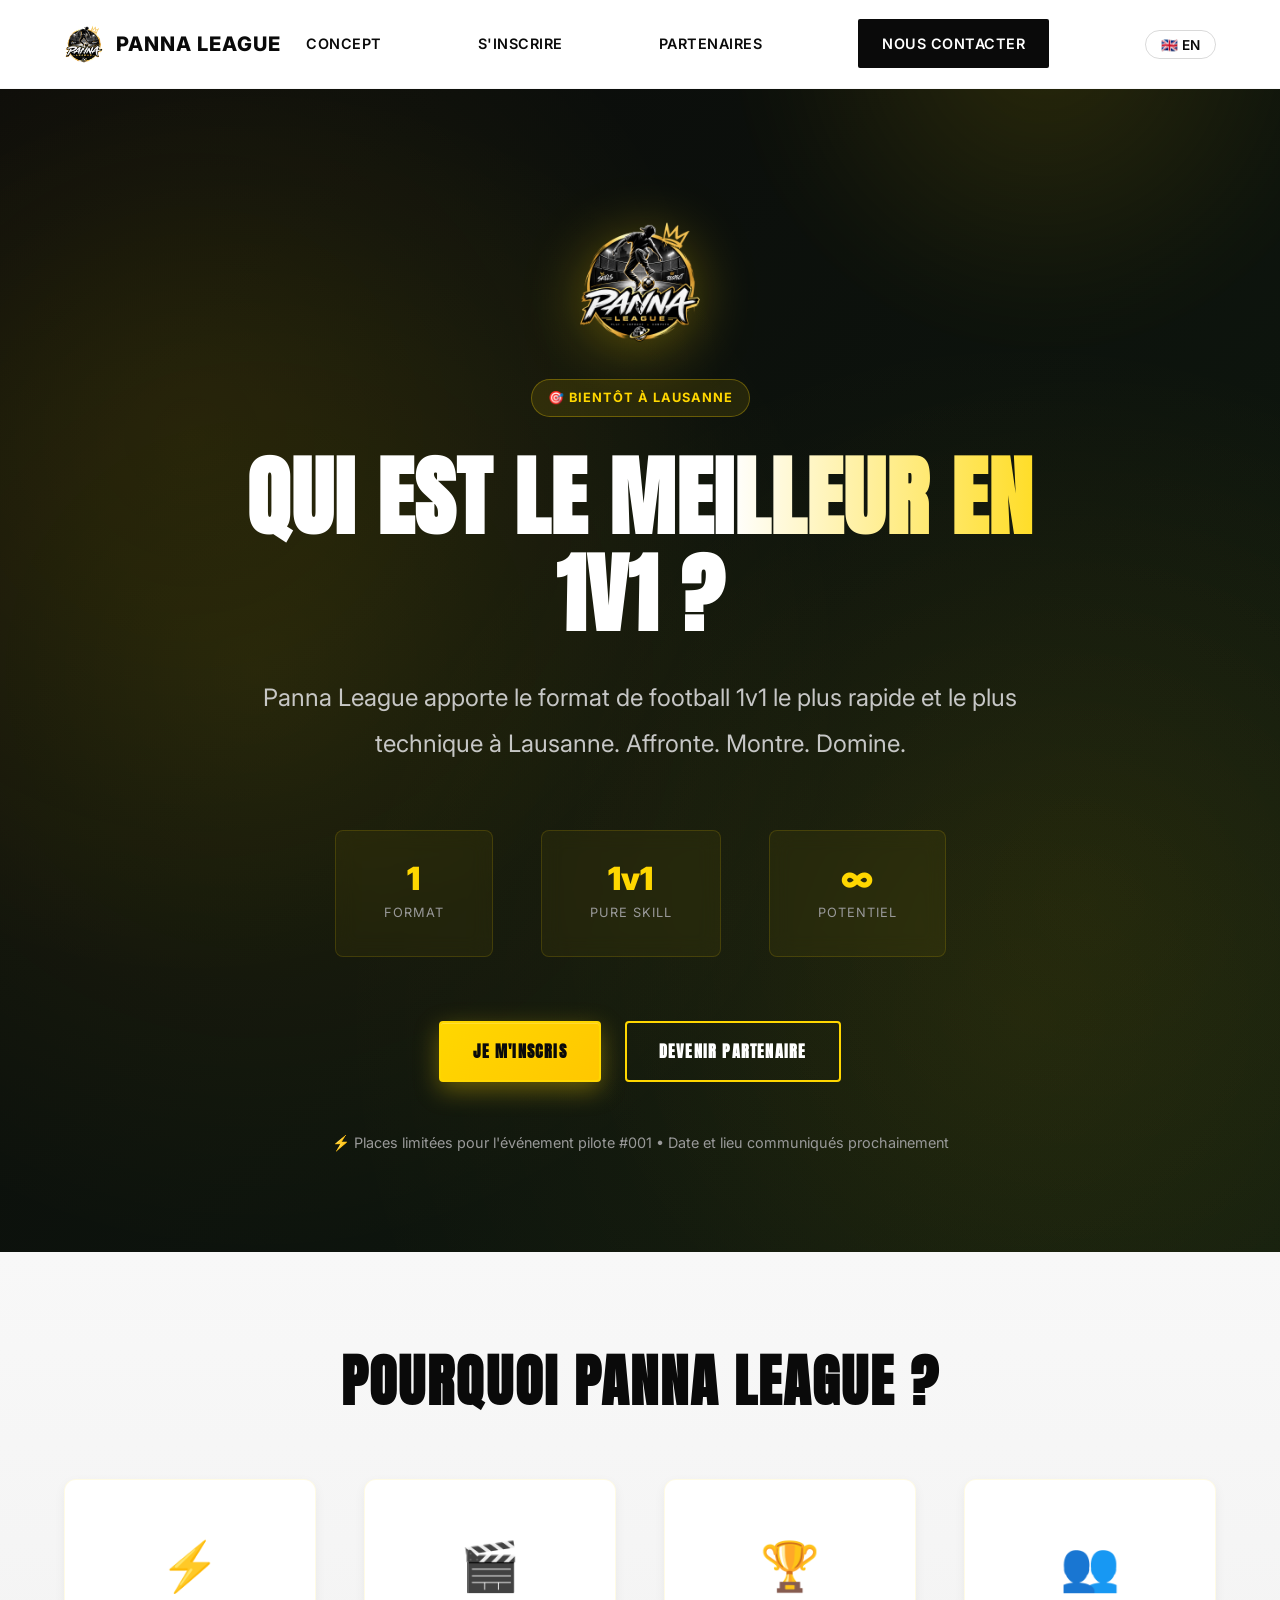
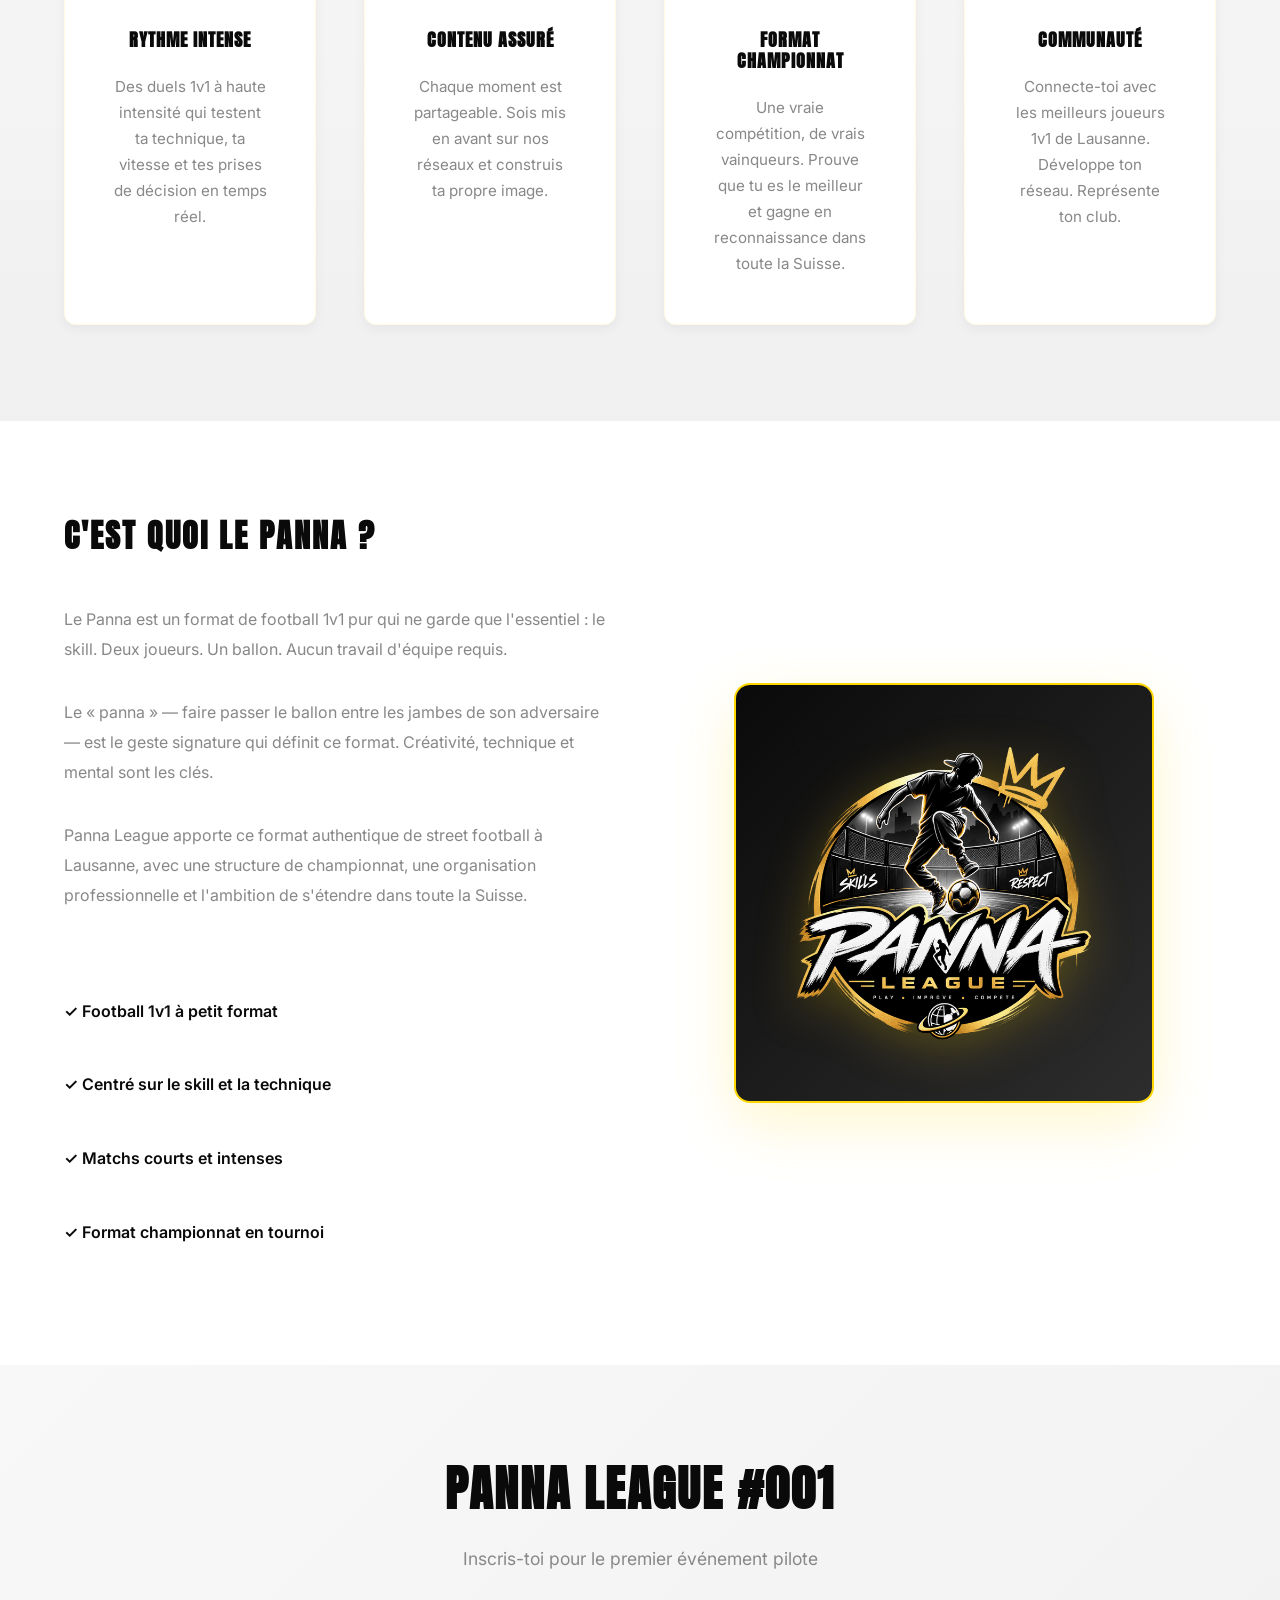
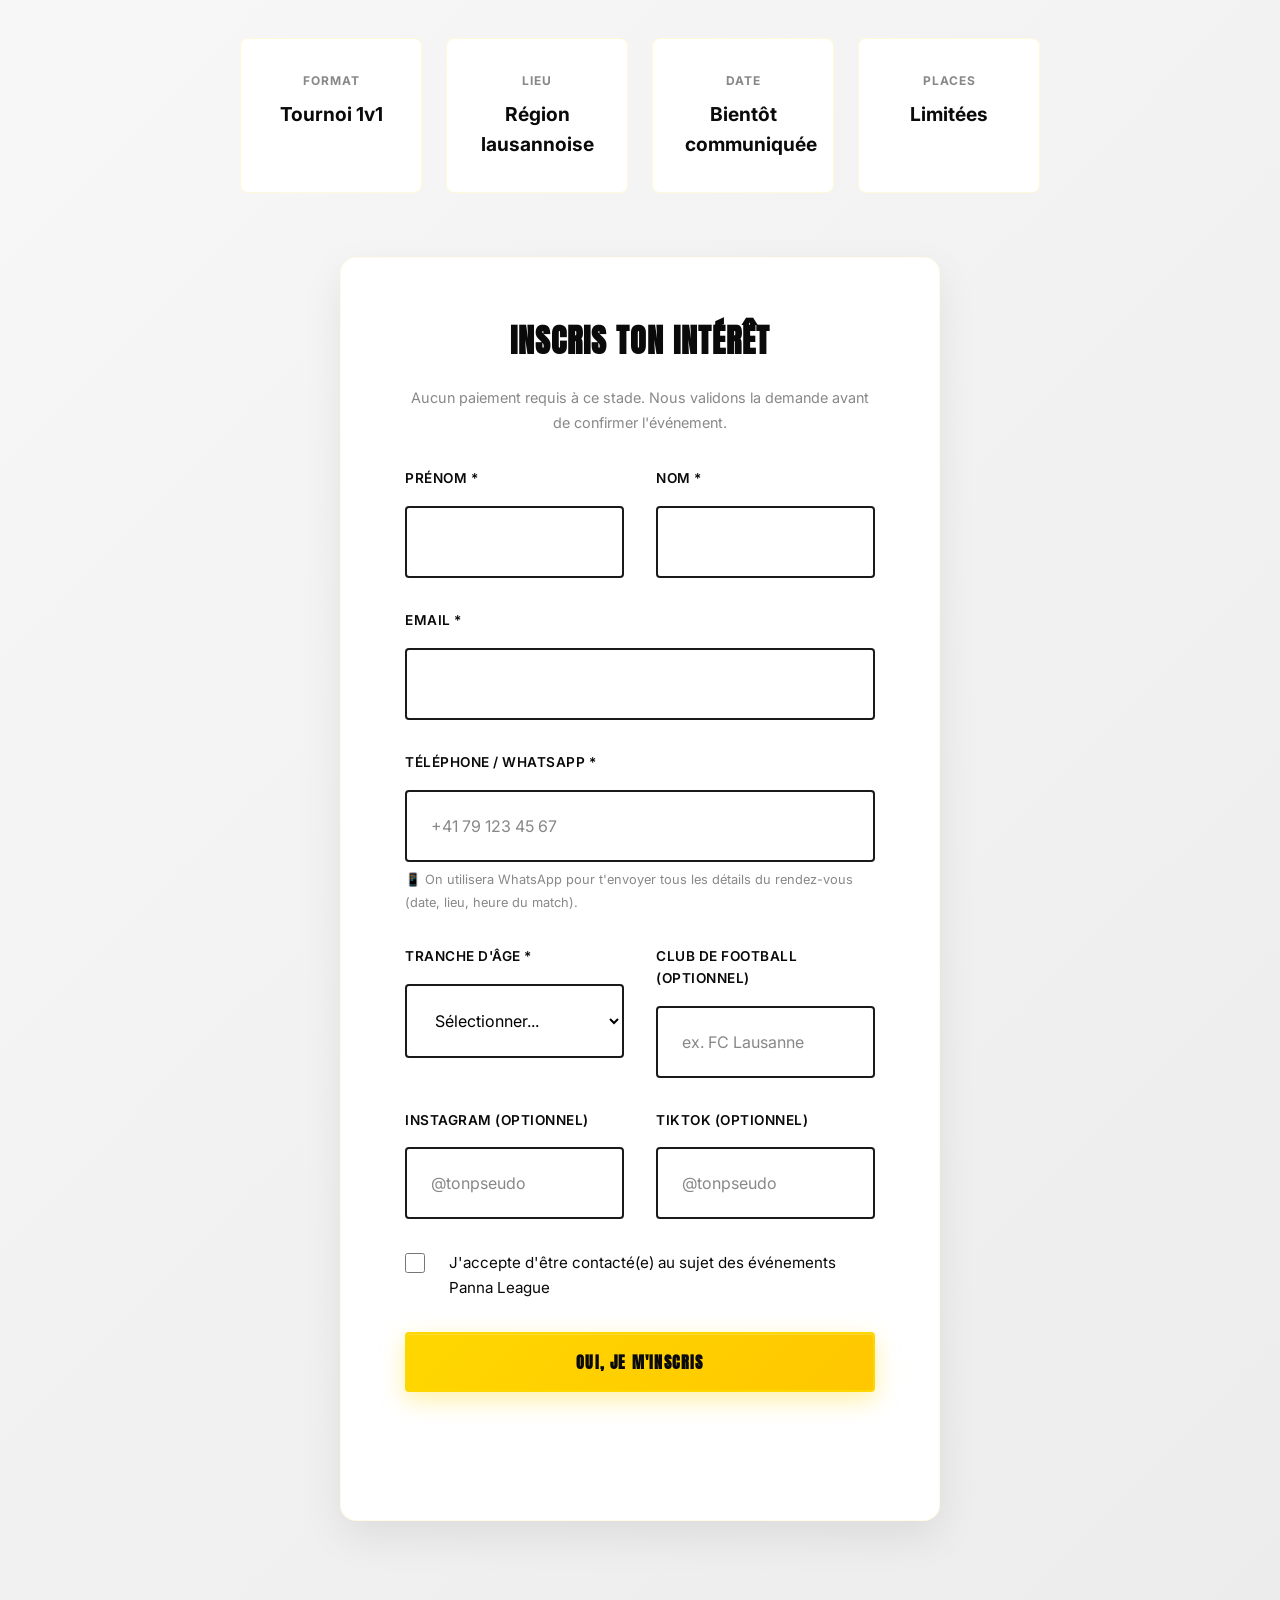
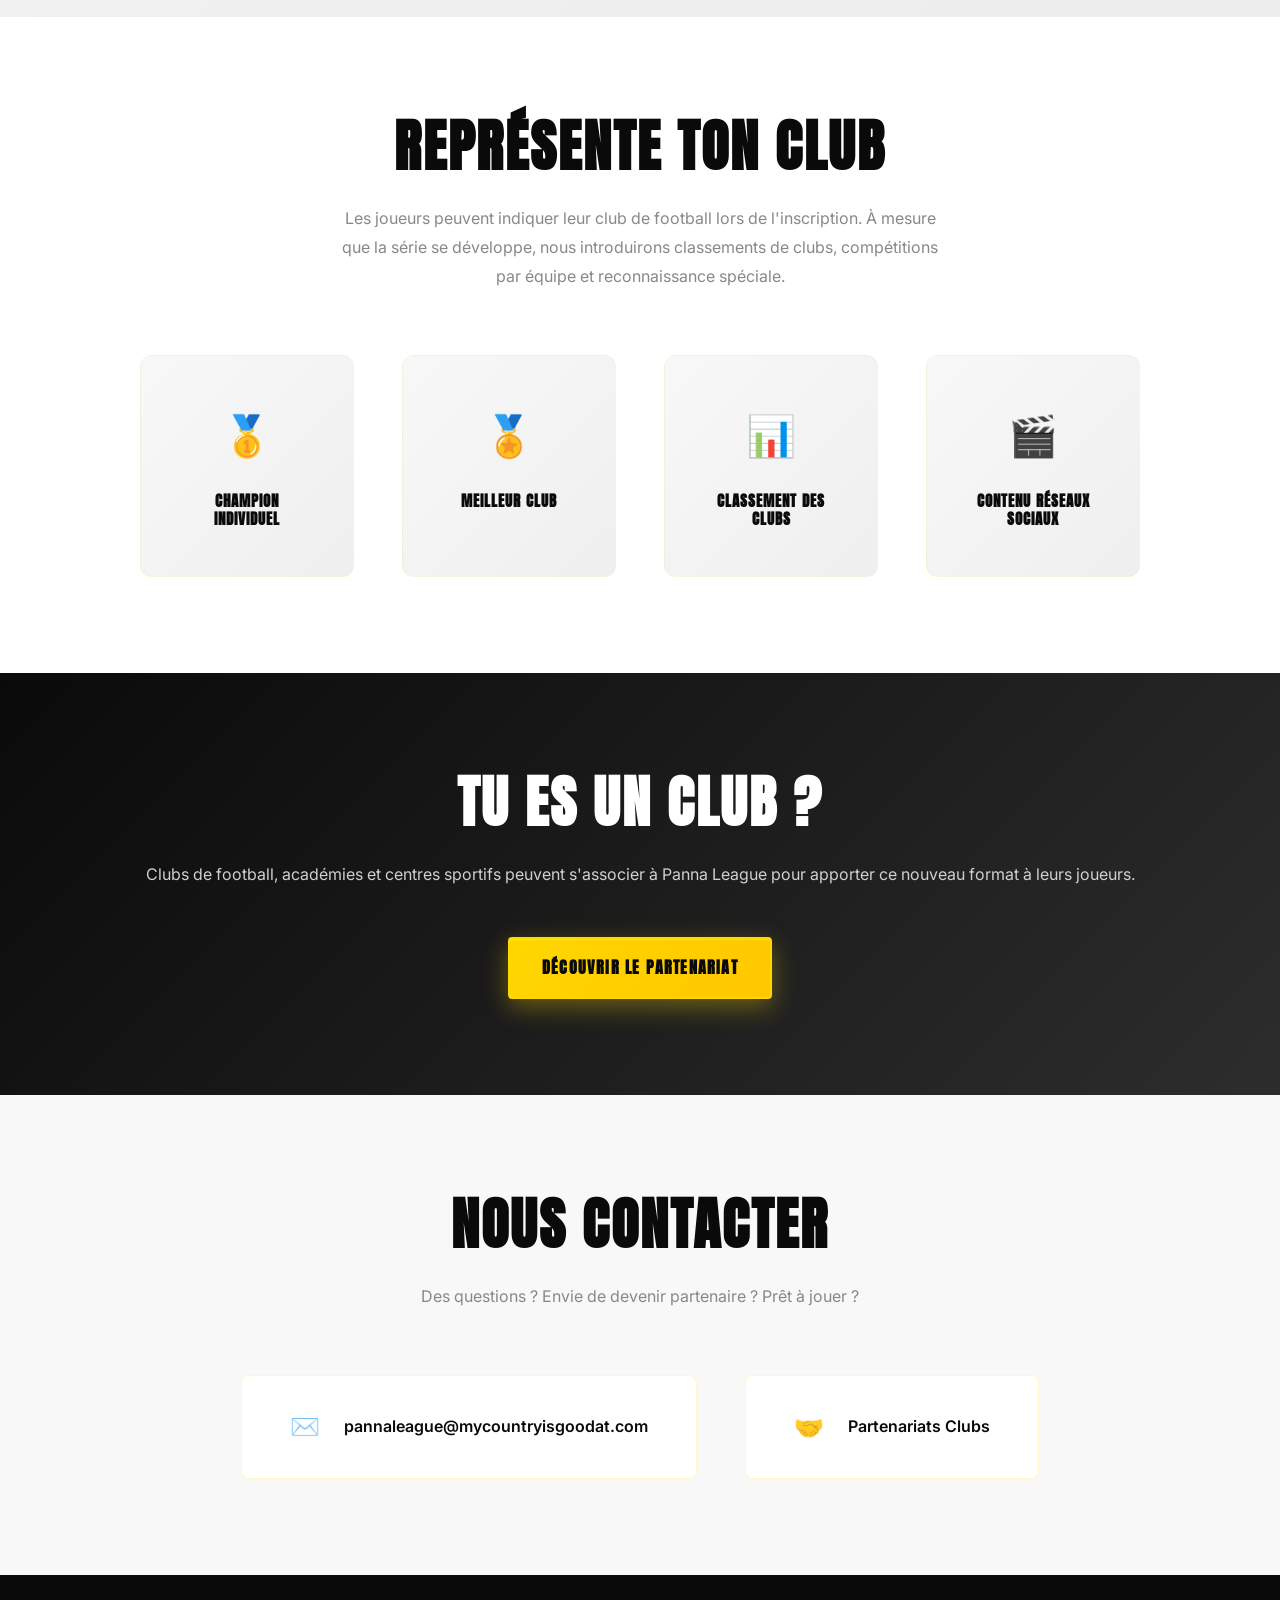
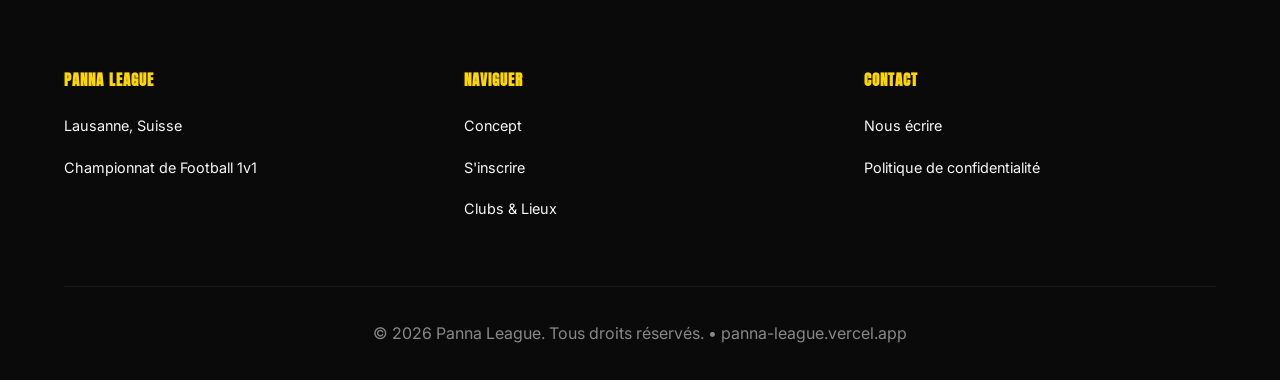
==== commit 68cda201: "Add files via upload" ====
--- a/index.html
+++ b/index.html
@@ -1,6 +1,14 @@
 <!DOCTYPE html>
 <html lang="fr">
 <head>
+    <!-- Google tag (gtag.js) -->
+    <script async src="https://www.googletagmanager.com/gtag/js?id=G-HXHZ5R6NZJ"></script>
+    <script>
+        window.dataLayer = window.dataLayer || [];
+        function gtag(){dataLayer.push(arguments);}
+        gtag('js', new Date());
+        gtag('config', 'G-HXHZ5R6NZJ');
+    </script>
     <meta charset="UTF-8">
     <meta name="viewport" content="width=device-width, initial-scale=1.0">
     <meta name="description" content="Panna League - Championnat de football 1v1 à Lausanne. Affrontez-vous, montrez vos skills et représentez votre club.">
@@ -206,6 +214,17 @@
                             </div>
                         </div>
 
+                        <div class="form-row">
+                            <div class="form-group">
+                                <label for="instagram">Instagram (optionnel)</label>
+                                <input type="text" id="instagram" name="instagram" placeholder="@tonpseudo">
+                            </div>
+                            <div class="form-group">
+                                <label for="tiktok">TikTok (optionnel)</label>
+                                <input type="text" id="tiktok" name="tiktok" placeholder="@tonpseudo">
+                            </div>
+                        </div>
+
                         <div class="form-group form-checkbox">
                             <input type="checkbox" id="contact-agree" name="contact_agree" required>
                             <label for="contact-agree">J'accepte d'être contacté(e) au sujet des événements Panna League</label>
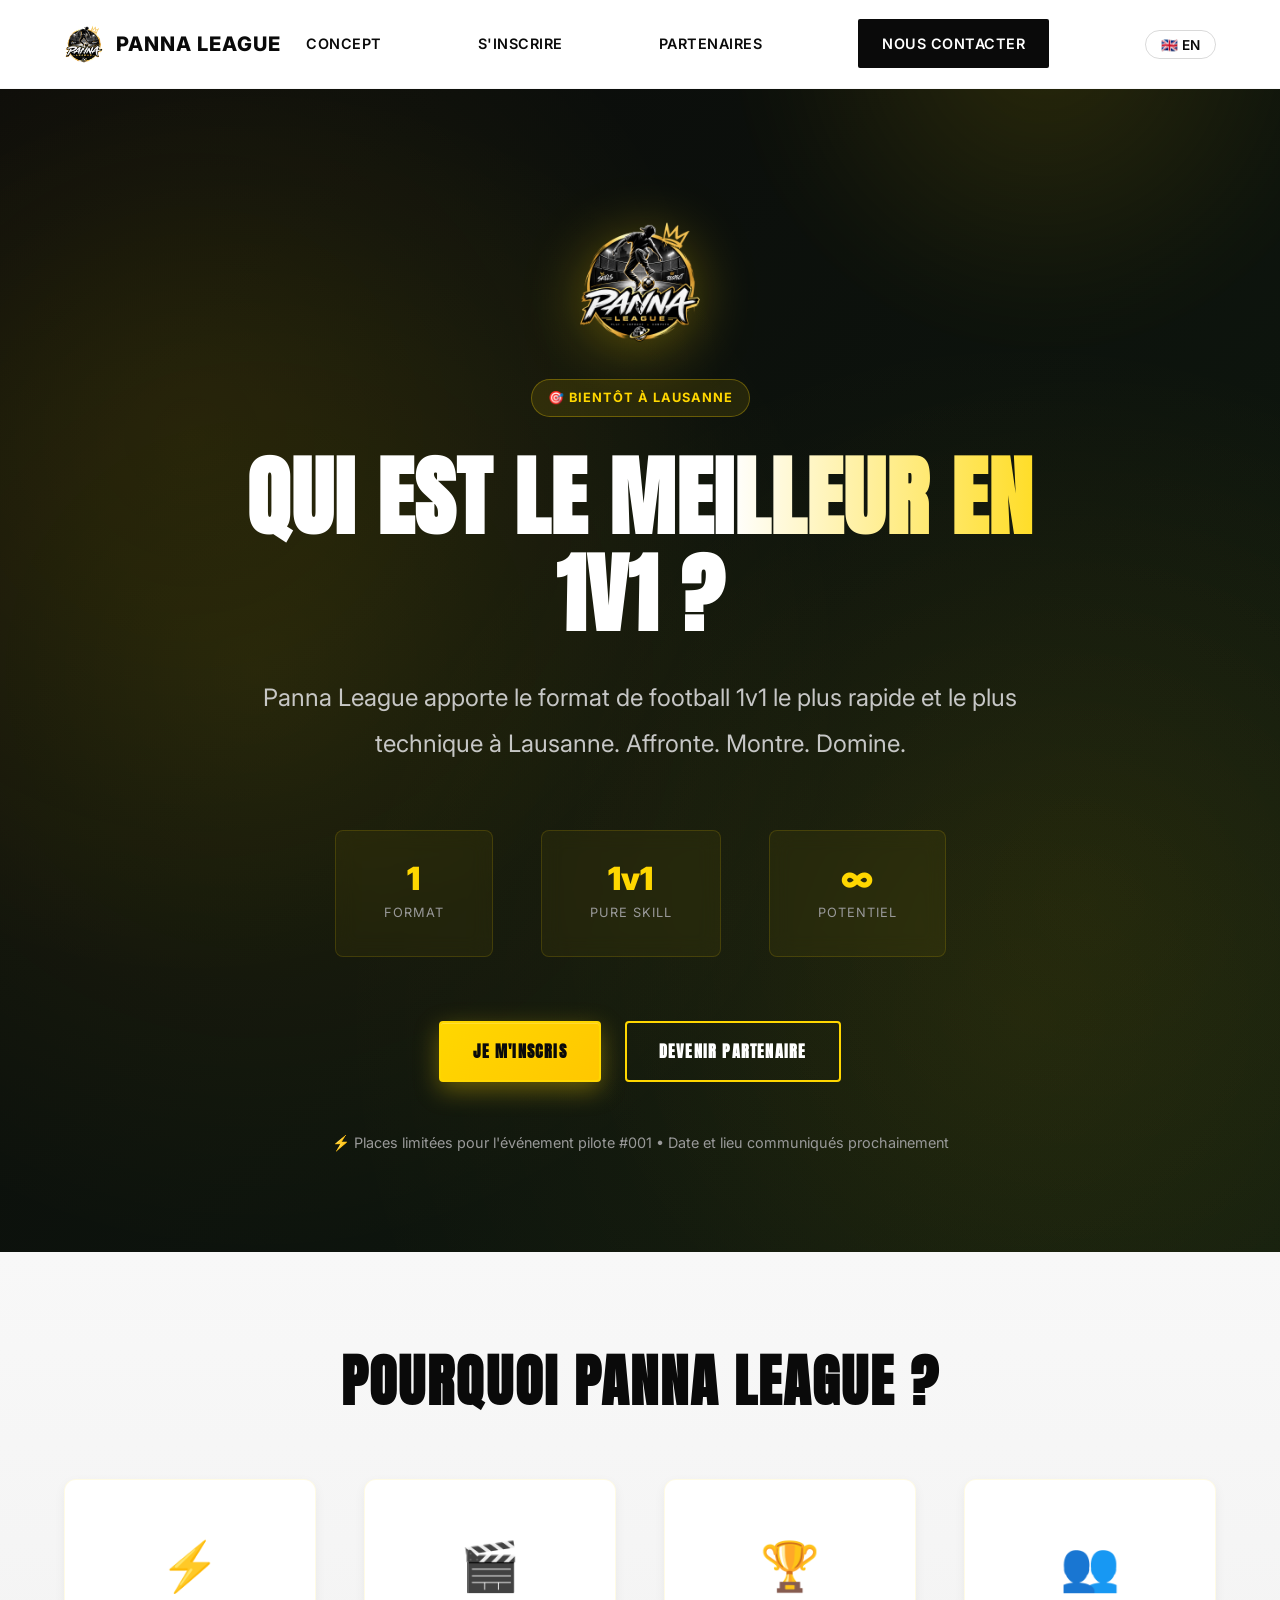
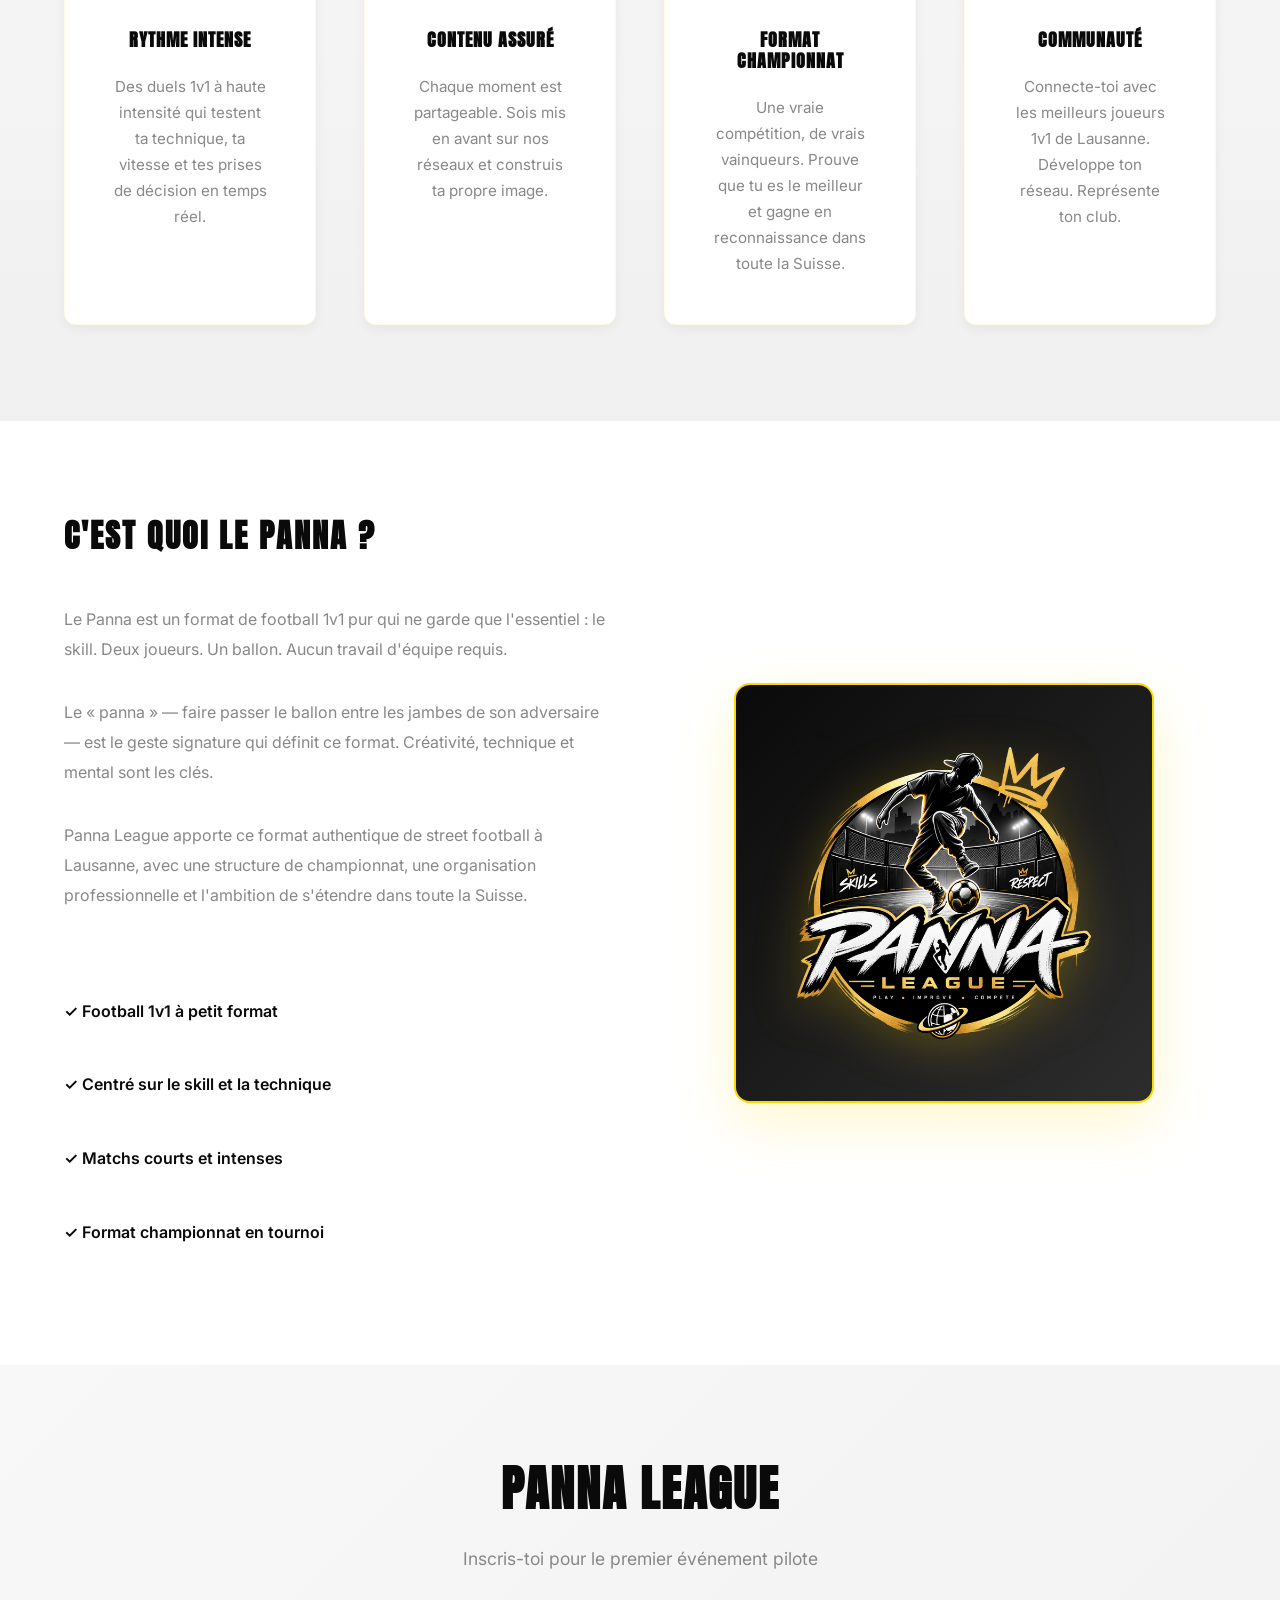
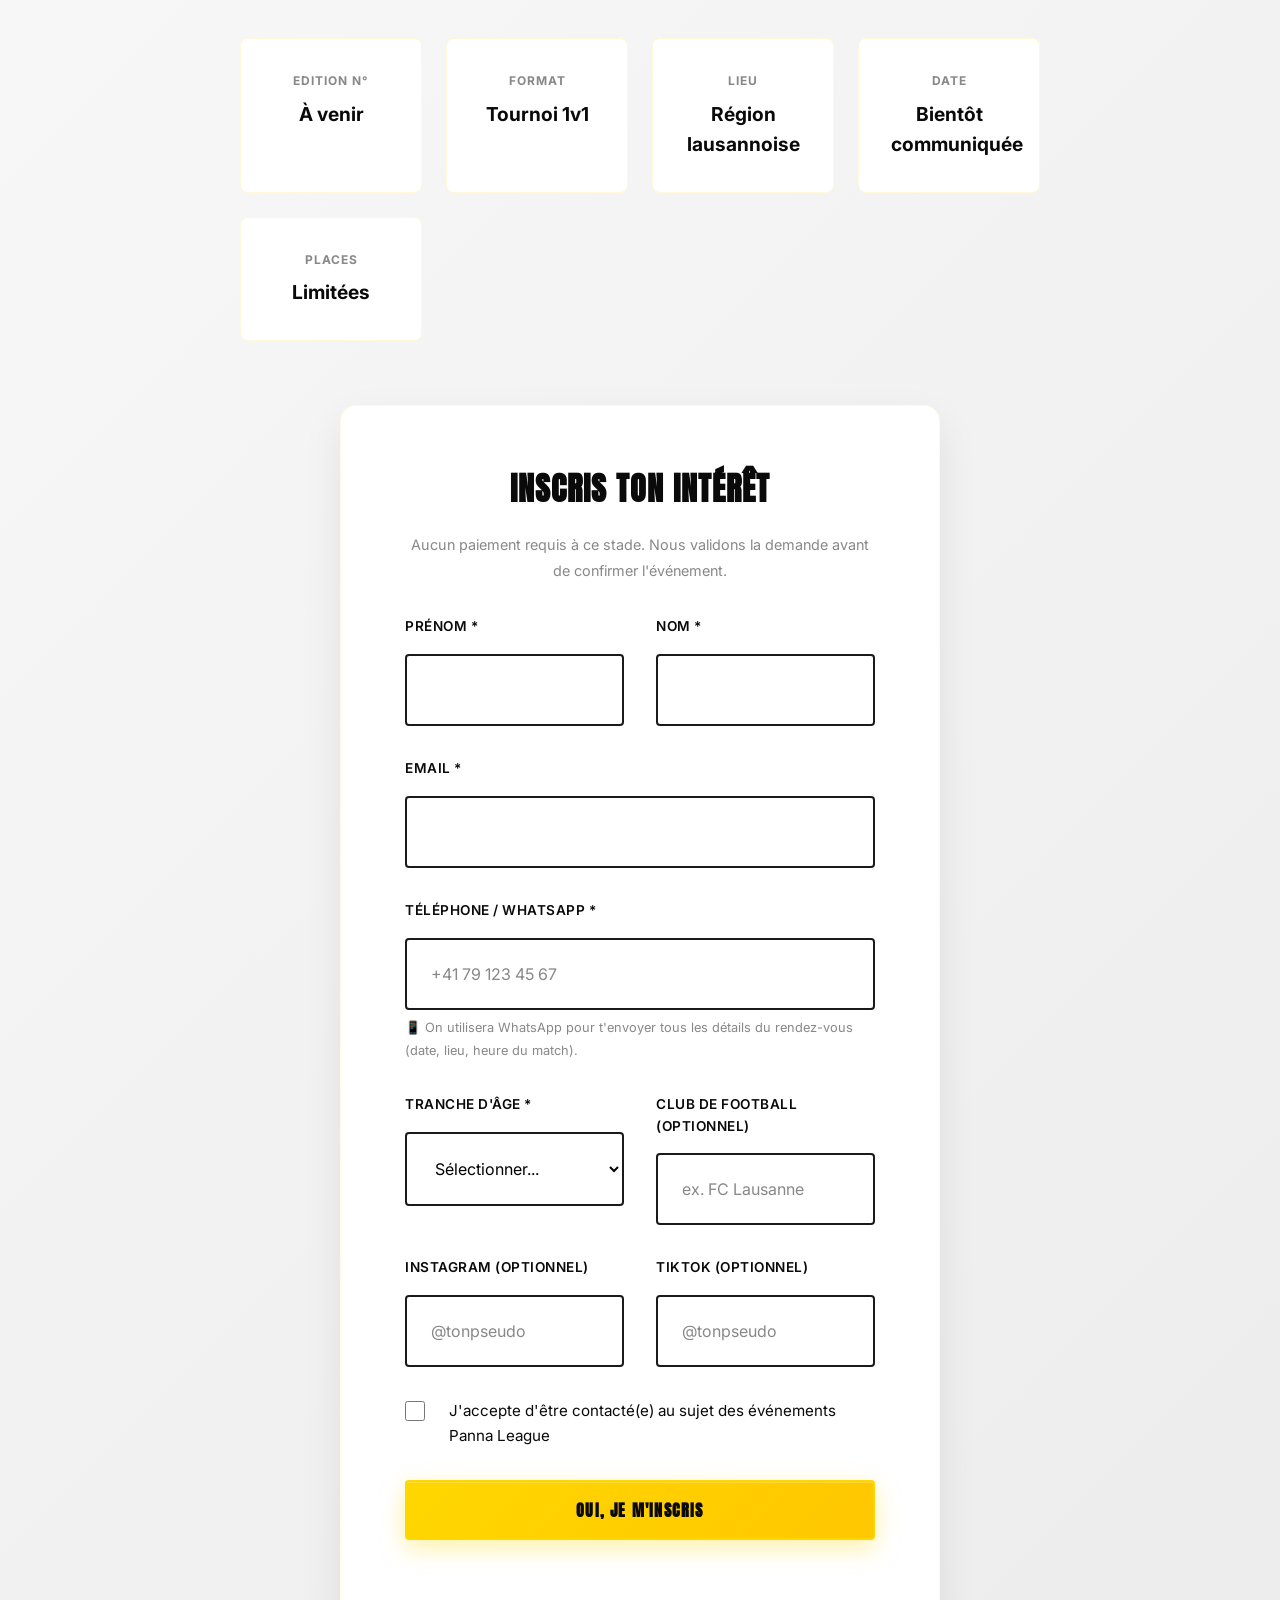
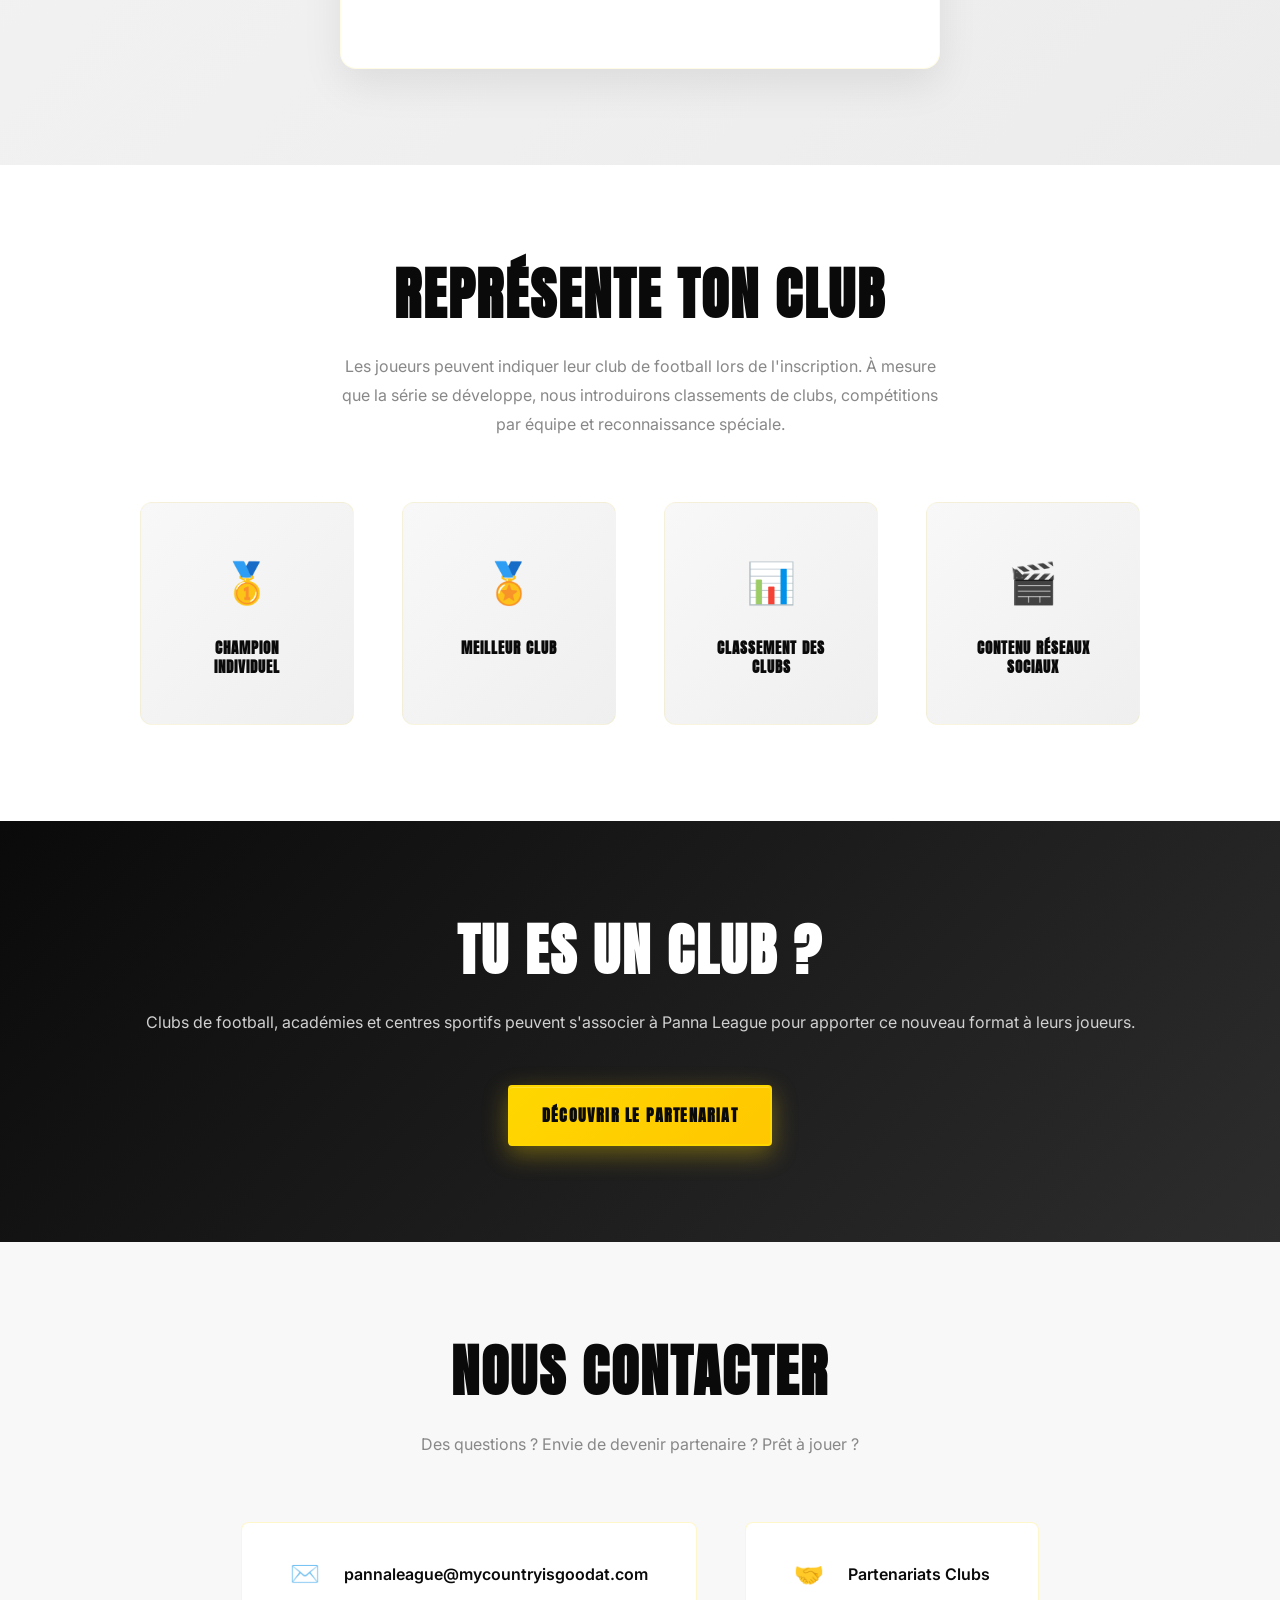
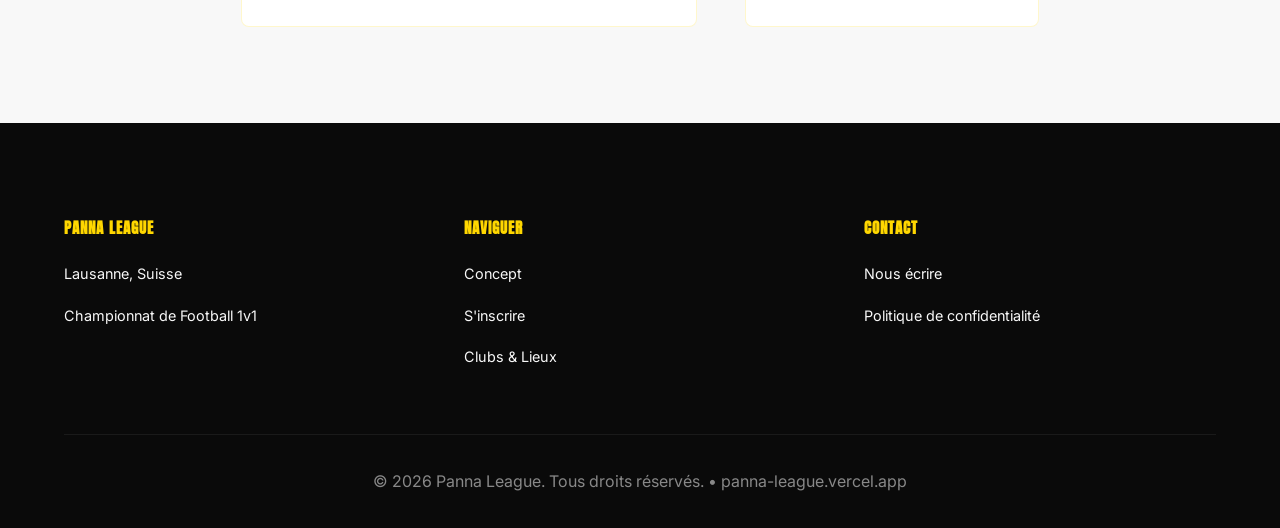
==== commit 8254394f: "Move edition number out of the title into its own real field The event card's <h2> is now just "PANN" ====
--- a/index.html
+++ b/index.html
@@ -146,26 +146,35 @@
     <section class="registration-cta" id="register">
         <div class="container">
             <div class="cta-content">
-                <h2>PANNA LEAGUE #001</h2>
+                <h2>PANNA LEAGUE</h2>
                 <p class="cta-subtitle">Inscris-toi pour le premier événement pilote</p>
-                
+
                 <div class="event-info">
+                    <div class="info-item">
+                        <span class="info-label">EDITION N°</span>
+                        <span class="info-value" data-event-field="edition">À venir</span>
+                    </div>
                     <div class="info-item">
                         <span class="info-label">FORMAT</span>
                         <span class="info-value">Tournoi 1v1</span>
                     </div>
                     <div class="info-item">
                         <span class="info-label">LIEU</span>
-                        <span class="info-value">Région lausannoise</span>
+                        <span class="info-value" data-event-field="location">Région lausannoise</span>
                     </div>
                     <div class="info-item">
                         <span class="info-label">DATE</span>
-                        <span class="info-value">Bientôt communiquée</span>
+                        <span class="info-value" data-event-field="date">Bientôt communiquée</span>
                     </div>
                     <div class="info-item">
                         <span class="info-label">PLACES</span>
-                        <span class="info-value">Limitées</span>
-                    </div>
+                        <span class="info-value" data-event-field="players">Limitées</span>
+                    </div>
+                </div>
+
+                <div class="upcoming-events" id="upcoming-events" style="display:none;">
+                    <p class="upcoming-events-title">Prochaines villes</p>
+                    <div class="upcoming-events-list" id="upcoming-events-list"></div>
                 </div>
 
                 <div class="form-wrapper">
--- a/styles.css
+++ b/styles.css
@@ -785,6 +785,58 @@
     line-height: 1.8;
 }
 
+/* Upcoming Cities — populated live from the CRM, hidden until there's a
+   real announced second event to show (no placeholder cards). Each city
+   reuses .event-info/.info-item (light pages) or .event-details/
+   .event-detail-item (register.html's dark card) — the exact same field
+   layout as the one featured event above — just generated per event. */
+.upcoming-events {
+    margin-top: var(--spacing-2xl);
+}
+
+.upcoming-events-title {
+    text-align: center;
+    font-size: 0.8rem;
+    letter-spacing: 2px;
+    text-transform: uppercase;
+    color: var(--color-light-gray);
+    margin-bottom: var(--spacing-lg);
+}
+
+.upcoming-events-list {
+    display: flex;
+    flex-direction: column;
+    gap: var(--spacing-xl);
+}
+
+.upcoming-event-heading {
+    text-align: center;
+    font-family: var(--font-display);
+    font-size: 1.3rem;
+    letter-spacing: 1px;
+    text-transform: uppercase;
+    color: var(--color-black);
+    margin-bottom: var(--spacing-xs);
+}
+
+.event-card .upcoming-event-heading {
+    color: var(--color-white);
+}
+
+.upcoming-event-status {
+    display: block;
+    width: fit-content;
+    margin: 0 auto var(--spacing-md);
+    padding: 3px 12px;
+    border-radius: 999px;
+    font-size: 0.65rem;
+    font-weight: 700;
+    letter-spacing: 1px;
+    text-transform: uppercase;
+    color: var(--color-black);
+    background: linear-gradient(135deg, #FFD700 0%, #FFC700 100%);
+}
+
 /* ========================================
    9. BENEFIT CARDS
    ======================================== */
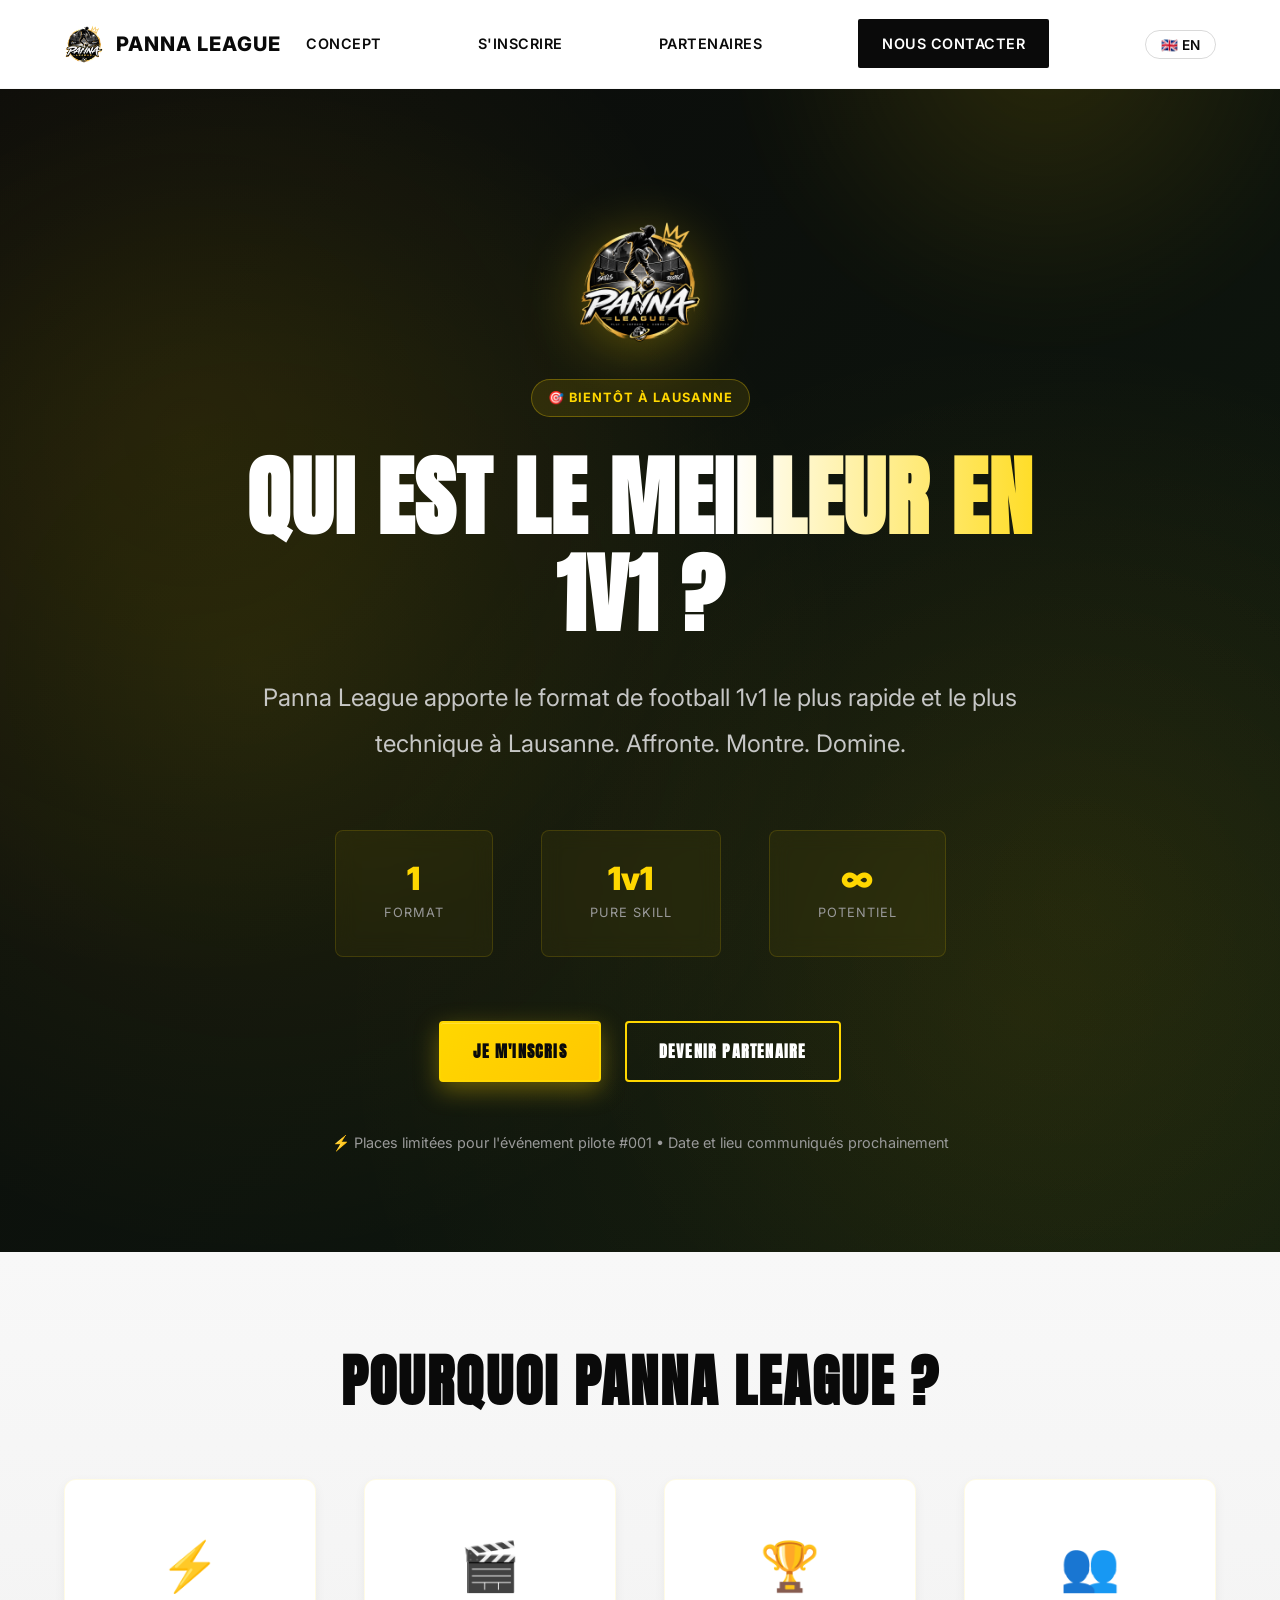
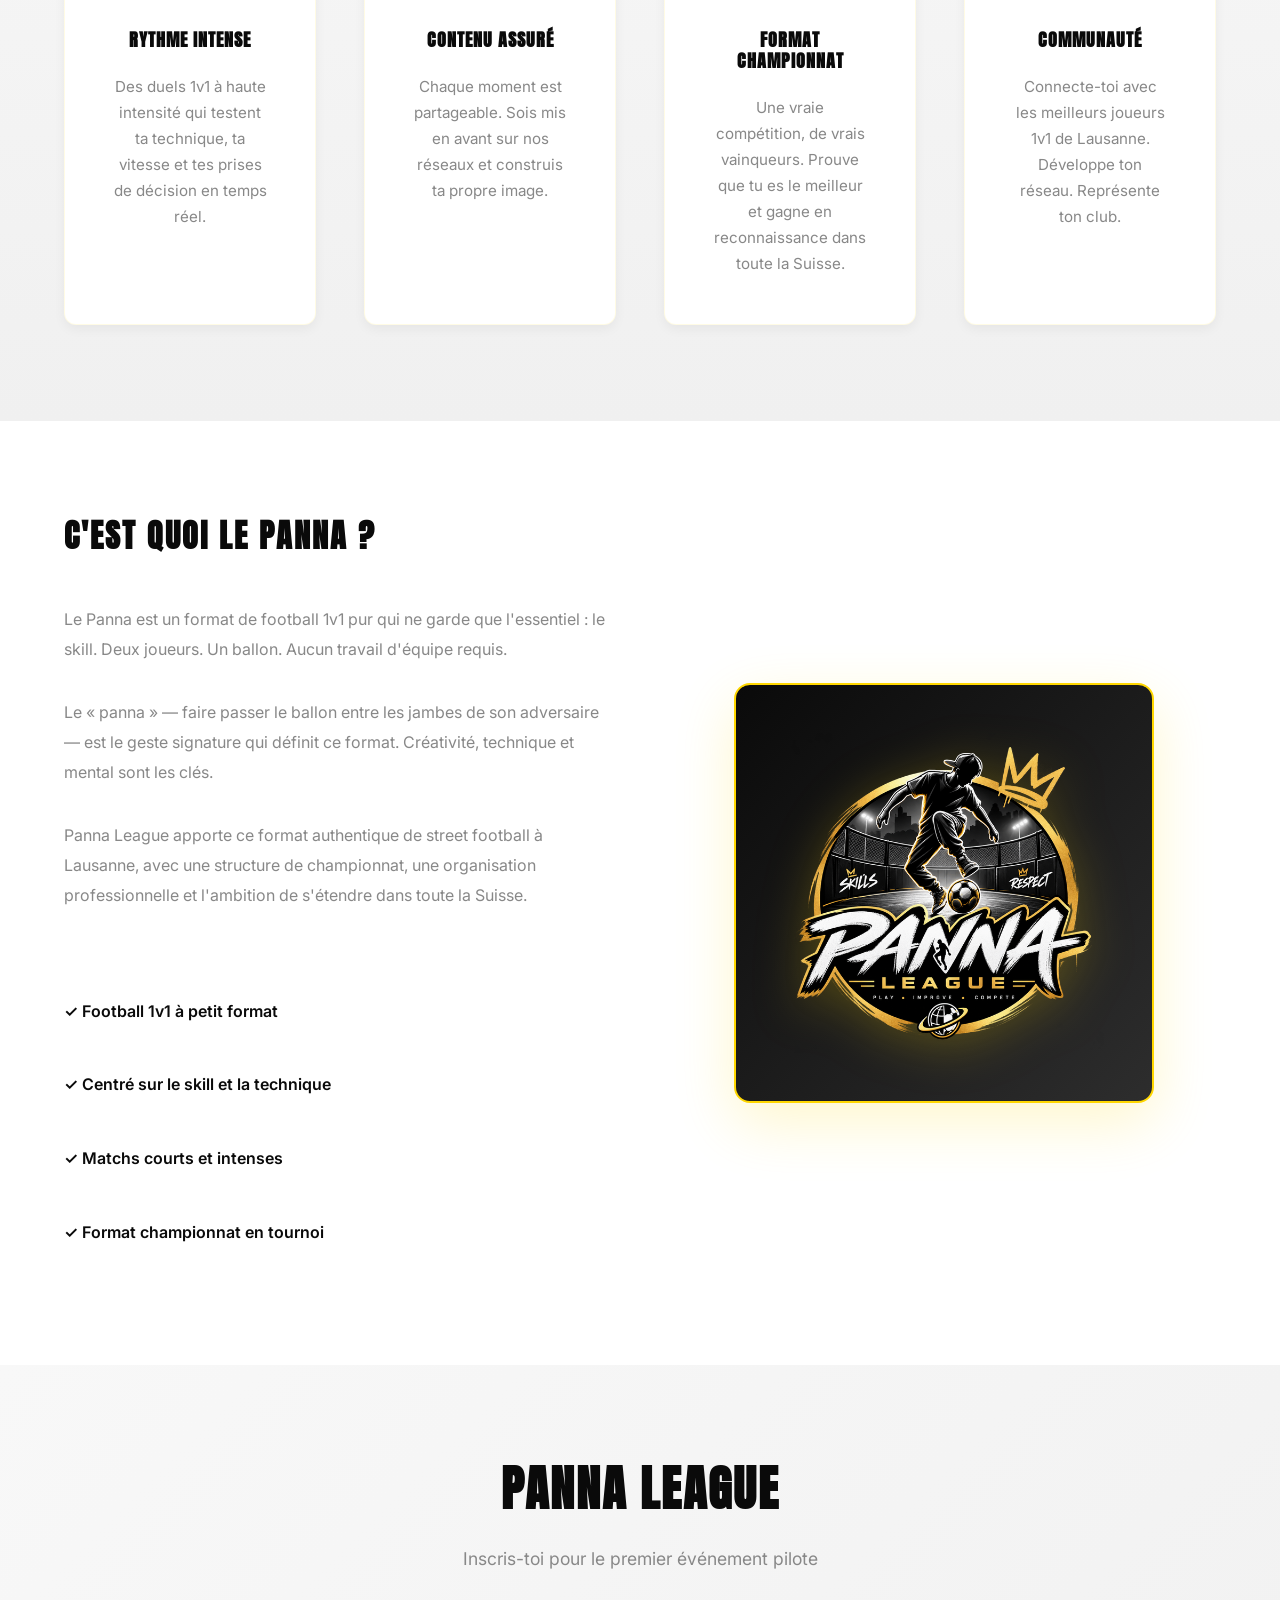
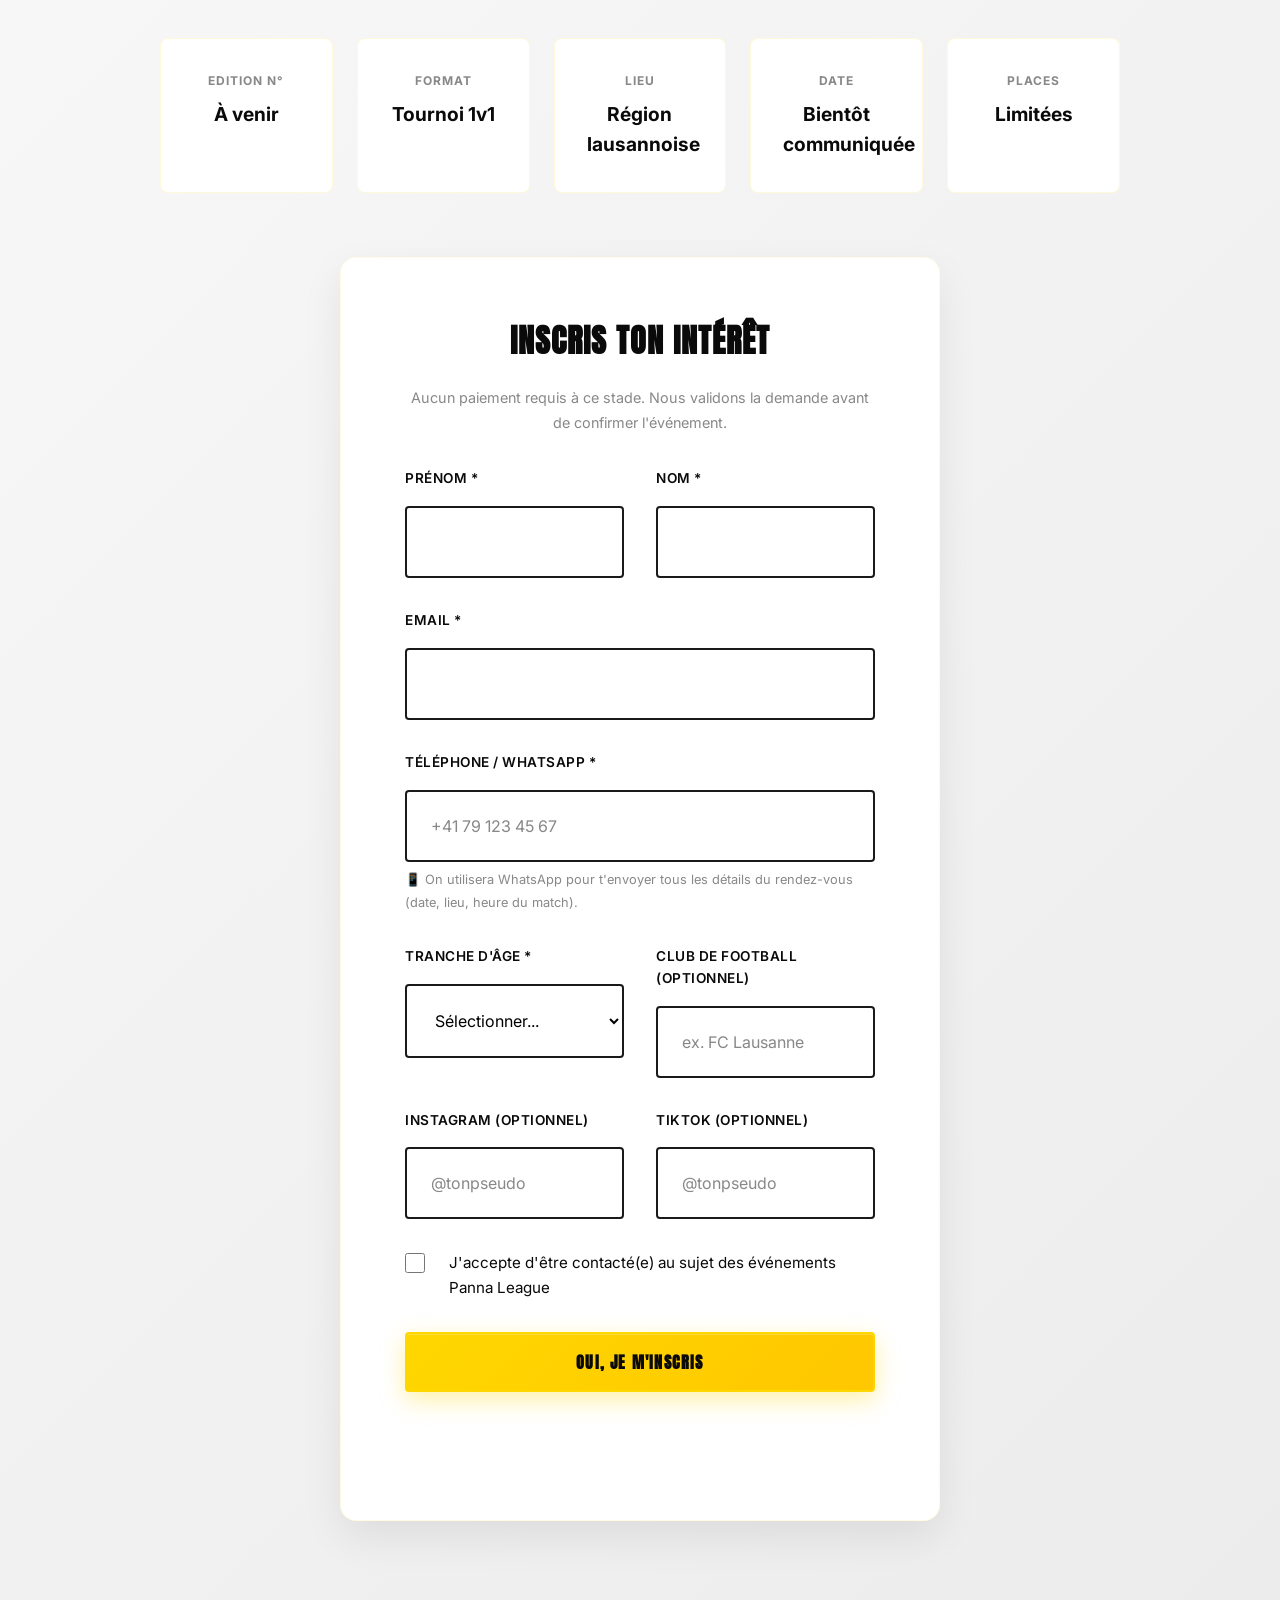
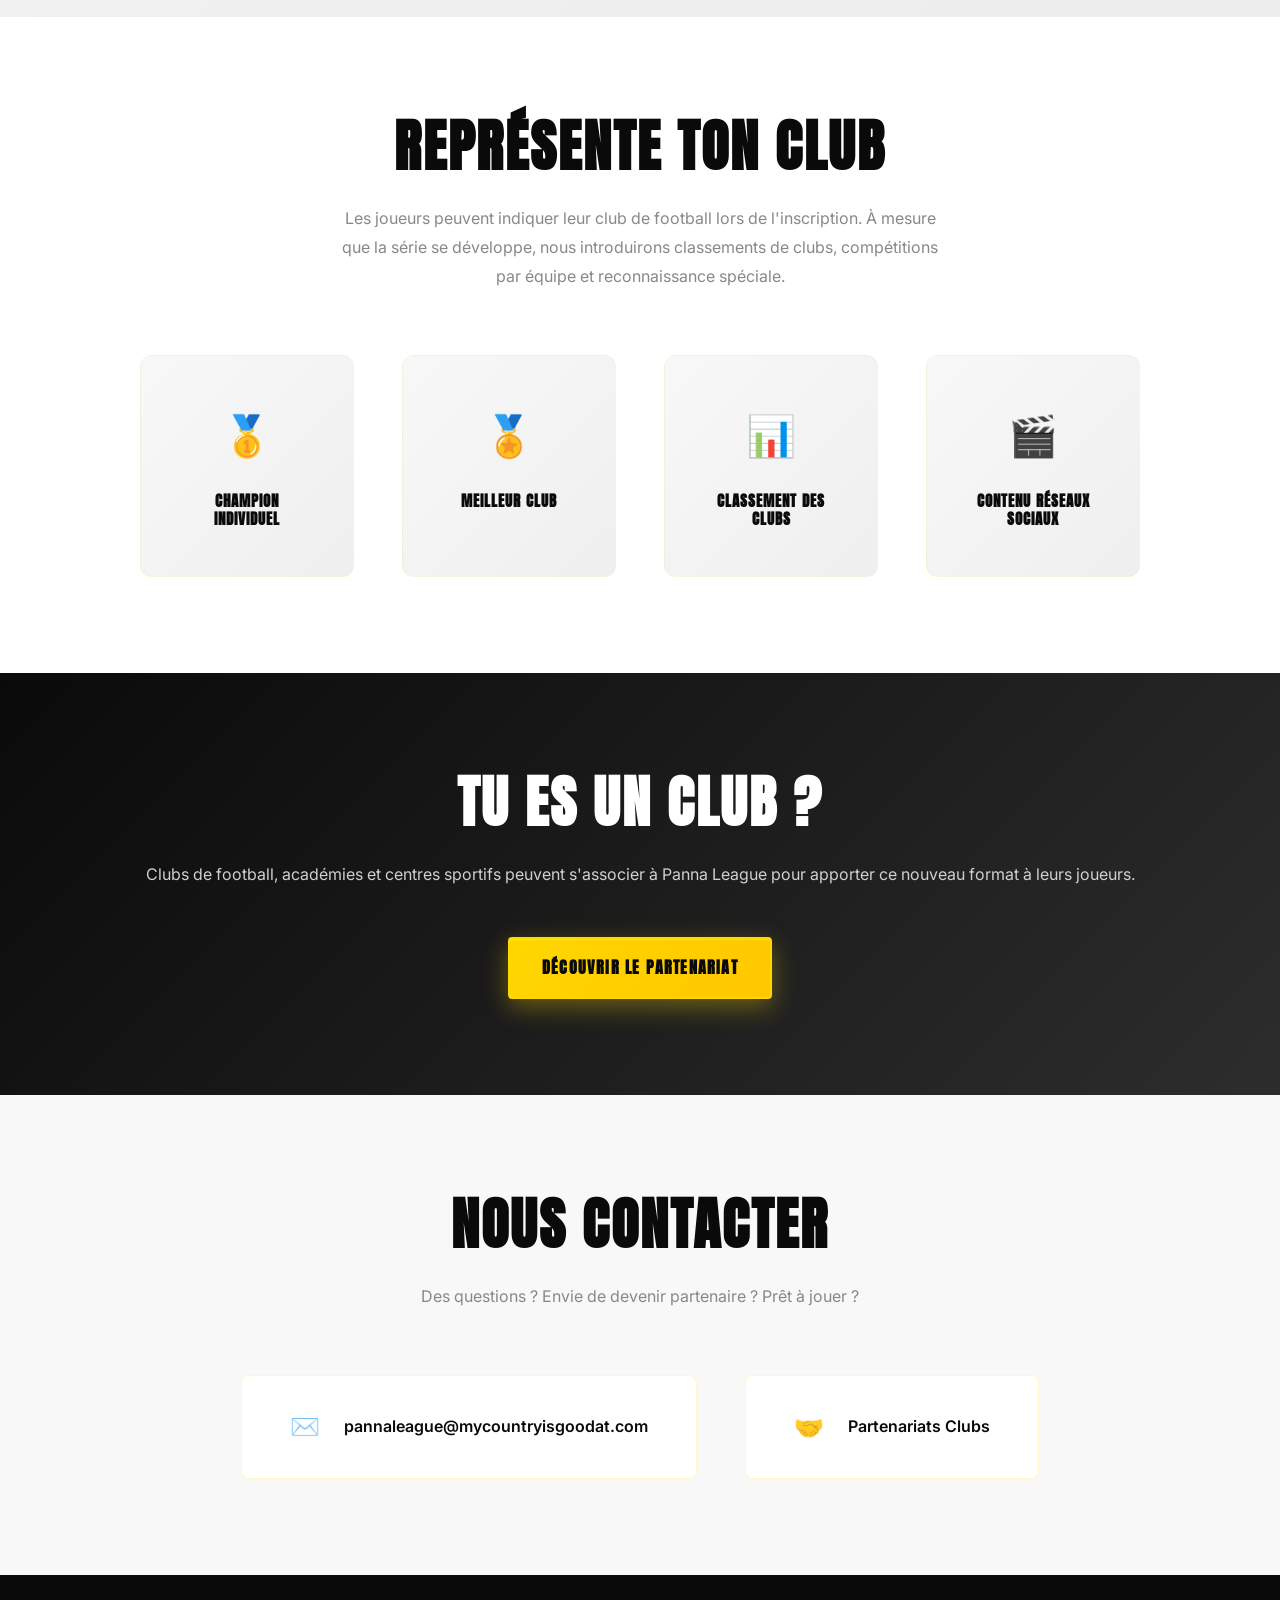
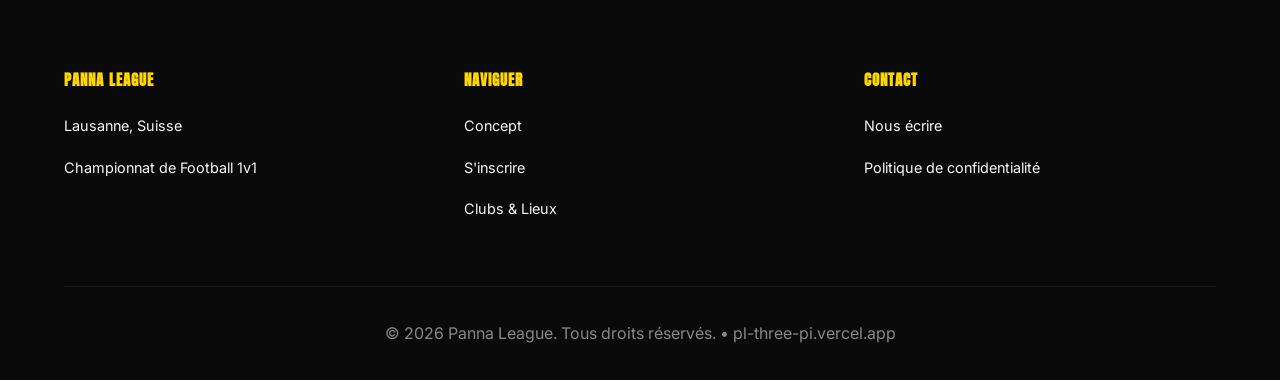
==== commit 2585934c: "Fix stale domain across the whole site; personalize referral registrations Every meta tag (og:url, c" ====
--- a/index.html
+++ b/index.html
@@ -14,16 +14,16 @@
     <meta name="description" content="Panna League - Championnat de football 1v1 à Lausanne. Affrontez-vous, montrez vos skills et représentez votre club.">
     <meta property="og:title" content="Panna League | Le défi de football 1v1">
     <meta property="og:description" content="Panna League apporte le football 1v1 compétitif à Lausanne. Inscrivez-vous au premier événement pilote #001.">
-    <meta property="og:image" content="https://panna-league.vercel.app/assets/og-image.jpg">
+    <meta property="og:image" content="https://pl-three-pi.vercel.app/assets/og-image.jpg">
     <meta property="og:type" content="website">
     <meta property="og:locale" content="fr_CH">
-    <meta property="og:url" content="https://panna-league.vercel.app/">
+    <meta property="og:url" content="https://pl-three-pi.vercel.app/">
     <meta name="theme-color" content="#FFD700">
     <title>Panna League | Championnat de Football 1v1</title>
-    <link rel="alternate" hreflang="fr" href="https://panna-league.vercel.app/">
-    <link rel="alternate" hreflang="en" href="https://panna-league.vercel.app/en/">
-    <link rel="alternate" hreflang="x-default" href="https://panna-league.vercel.app/">
-    <link rel="canonical" href="https://panna-league.vercel.app/">
+    <link rel="alternate" hreflang="fr" href="https://pl-three-pi.vercel.app/">
+    <link rel="alternate" hreflang="en" href="https://pl-three-pi.vercel.app/en/">
+    <link rel="alternate" hreflang="x-default" href="https://pl-three-pi.vercel.app/">
+    <link rel="canonical" href="https://pl-three-pi.vercel.app/">
     <link rel="icon" type="image/x-icon" href="/favicon.ico">
     <link rel="icon" type="image/png" sizes="160x160" href="/assets/logo-nav.png">
     <link rel="apple-touch-icon" href="/assets/apple-touch-icon.png">
@@ -332,7 +332,7 @@
                 </div>
             </div>
             <div class="footer-bottom">
-                <p>&copy; 2026 Panna League. Tous droits réservés. • <a href="https://panna-league.vercel.app">panna-league.vercel.app</a></p>
+                <p>&copy; 2026 Panna League. Tous droits réservés. • <a href="https://pl-three-pi.vercel.app">pl-three-pi.vercel.app</a></p>
             </div>
         </div>
     </footer>
--- a/styles.css
+++ b/styles.css
@@ -750,8 +750,8 @@
 
 .event-details {
     display: grid;
-    grid-template-columns: repeat(auto-fit, minmax(150px, 1fr));
-    gap: var(--spacing-lg);
+    grid-template-columns: repeat(auto-fit, minmax(120px, 1fr));
+    gap: var(--spacing-md);
     margin-bottom: var(--spacing-xl);
 }
 
@@ -1164,6 +1164,27 @@
     font-size: 1.05rem;
     color: var(--color-medium-gray);
     margin-bottom: var(--spacing-xl);
+}
+
+/* Referral banner — only shown when a real ?club= link was used, filled
+   in by script.js. Never rendered empty (element ships [hidden]). */
+.referral-banner {
+    display: flex;
+    align-items: center;
+    justify-content: center;
+    gap: var(--spacing-sm);
+    text-align: center;
+    background: var(--color-accent-subtle);
+    border: 1px solid rgba(255, 215, 0, 0.35);
+    border-radius: var(--radius-lg);
+    padding: var(--spacing-md) var(--spacing-lg);
+    margin-bottom: var(--spacing-xl);
+    font-weight: 600;
+    color: var(--color-black);
+}
+
+.referral-banner strong {
+    color: var(--color-accent-dim);
 }
 
 @media (max-width: 768px) {
@@ -1980,10 +2001,10 @@
 
 .event-info {
     display: grid;
-    grid-template-columns: repeat(auto-fit, minmax(150px, 1fr));
+    grid-template-columns: repeat(auto-fit, minmax(130px, 1fr));
     gap: var(--spacing-md);
     margin-bottom: var(--spacing-2xl);
-    max-width: 800px;
+    max-width: 960px;
     margin-left: auto;
     margin-right: auto;
 }
